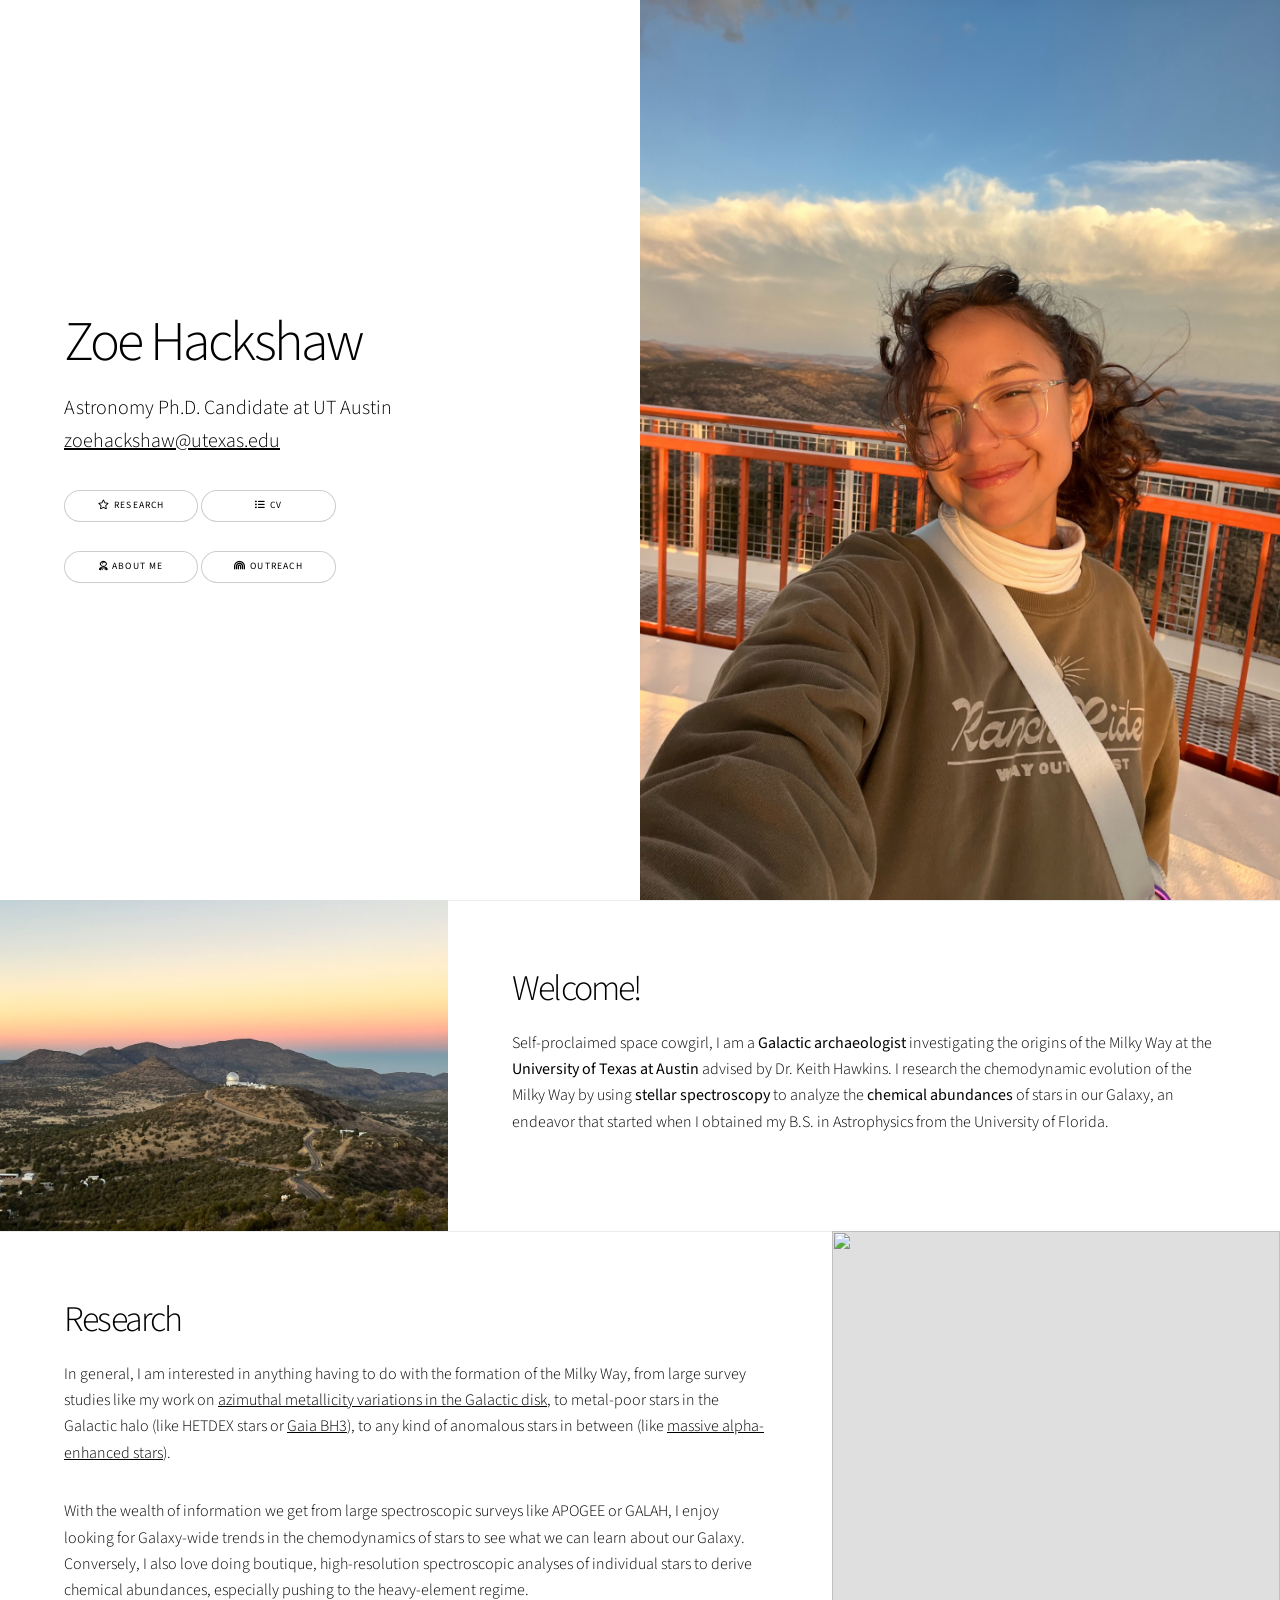
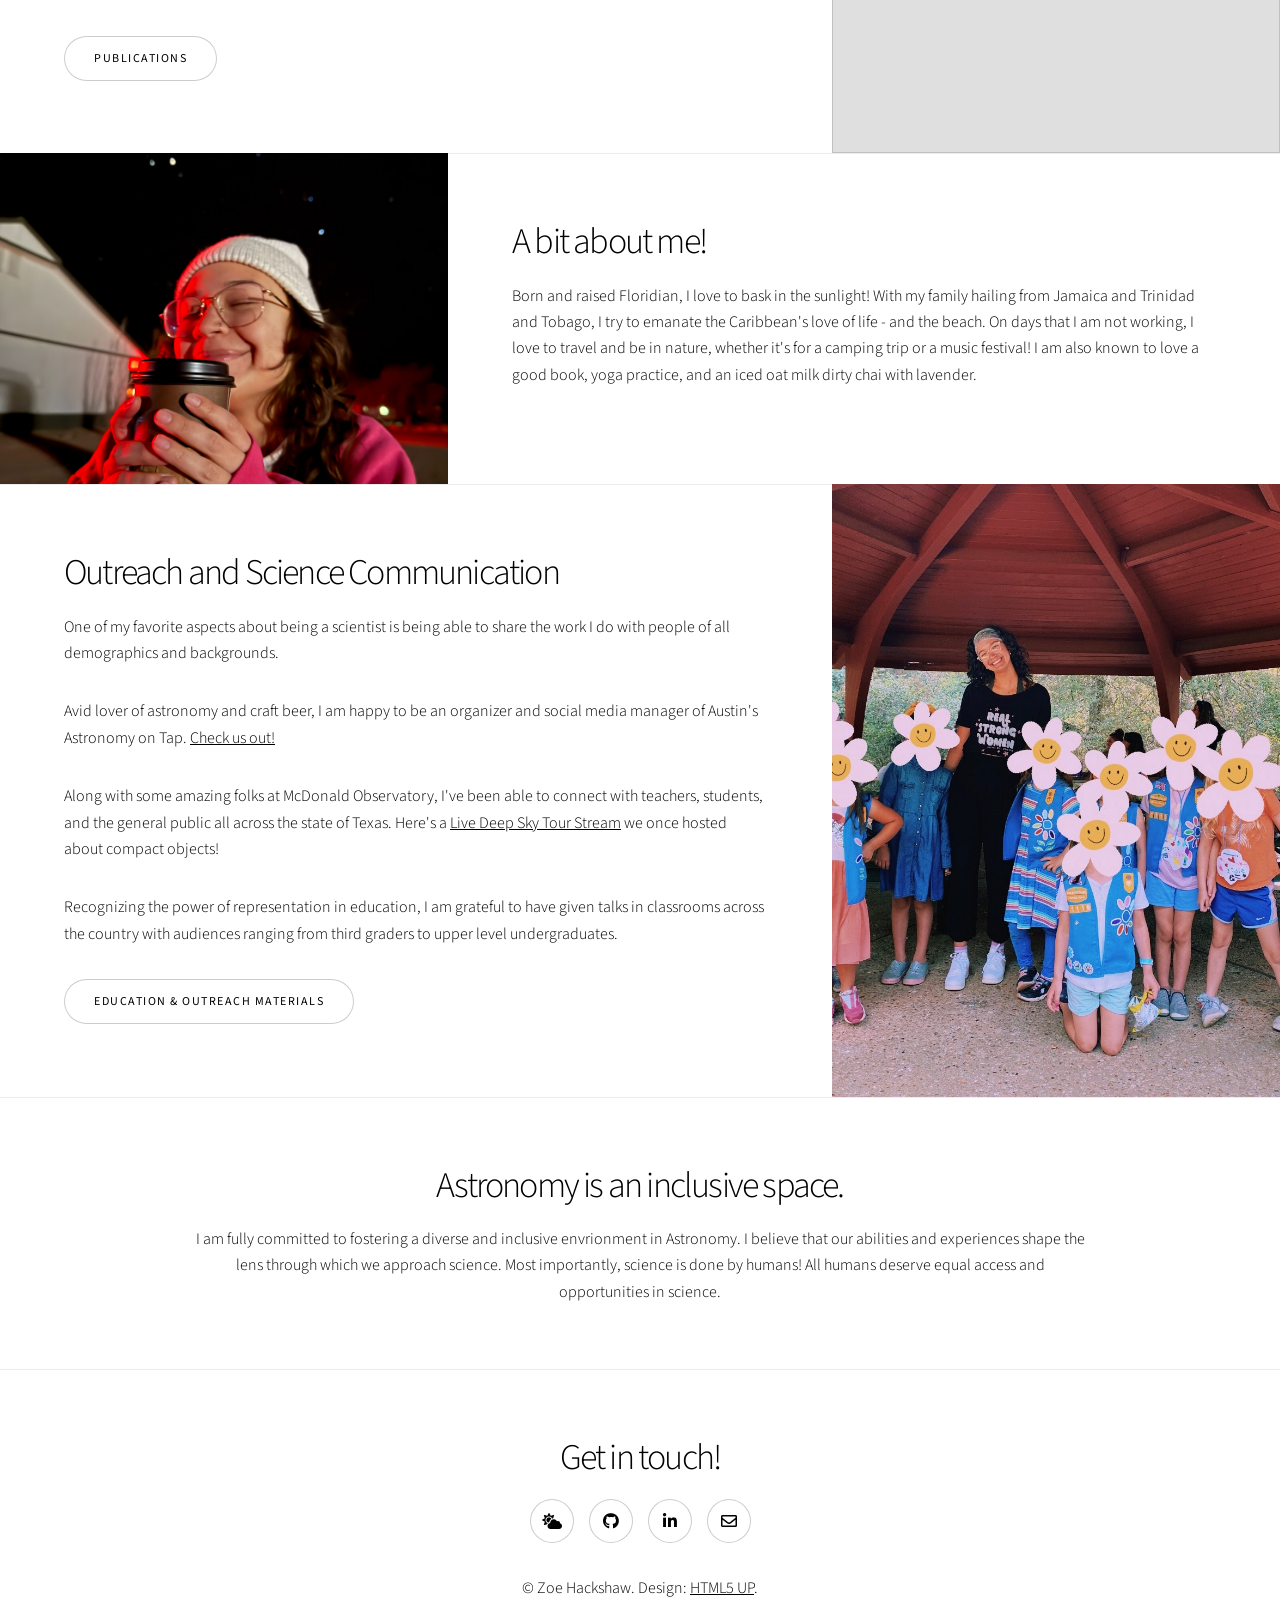
==== index.html @ d8b2fe41 "changing picture bc i can never be satisfied" ====
<!DOCTYPE HTML>
<!--
	Story by HTML5 UP
	html5up.net | @ajlkn
	Free for personal and commercial use under the CCA 3.0 license (html5up.net/license)
-->
<html>
	<head>
		<title>Zoe Hackshaw</title>
		<meta charset="utf-8" />
		<meta name="viewport" content="width=device-width, initial-scale=1, user-scalable=no" />
		<link rel="icon" type="image/gif" href="images/pink_favicon.gif">
		<link rel="stylesheet" href="assets/css/main.css" />
		<noscript><link rel="stylesheet" href="assets/css/noscript.css" /></noscript>
		<style>
			a:hover { color: #FF6DCE; }
		</style>
	</head>
	<body class="is-preload">

		<!-- Wrapper -->
			<div id="wrapper" class="divided">

				<!-- One -->
					<section class="banner style1 orient-left content-align-left image-position-right fullscreen onload-image-fade-in onload-content-fade-right">
						<div class="content">
							<h1>Zoe Hackshaw</h1>
							<p class="major"> Astronomy Ph.D. Candidate at UT Austin <br> <a href = "mailto: zoehackshaw@utexas.edu">zoehackshaw@utexas.edu</a> </p>
							<ul class="actions stacked">
								<li >
									<a href="#research_page" class="button small wide smooth-scroll-middle"><i class="far fa-star" style="margin-right: 0.4em;"></i>Research</a>
									<a href="https://zoehackshaw.github.io/Academic_CV_Hackshaw.pdf" class="button small wide smooth-scroll-middle"><i class="fas fa-list-ul" style="margin-right: 0.4em;"></i>CV</a>
								</li>
								<li >
									<a href="#aboutme" class="button small wide smooth-scroll-middle"><i class="fas fa-user-astronaut" style="margin-right: 0.4em;"></i>About Me</a>
									<a href="#outreach_page" class="button small wide smooth-scroll-middle"><i class="fas fa-rainbow" style="margin-right: 0.4em;"></i>Outreach</a>
								</li>
							</ul>
						</div>
						<div class="image">
							<img src="images/mcdonald_selfie.JPG" alt="" />
						</div>
					</section>

				<!-- Two -->
					<section class="spotlight style1 orient-right content-align-left image-position-center onscroll-image-fade-in" id="first">
						<div class="content">
							<h2>Welcome!</h2>
							<p>Self-proclaimed space cowgirl, I am a <b>Galactic archaeologist</b> investigating the origins of the Milky Way at the <b>University of Texas at Austin</b> advised by Dr. Keith Hawkins. I research the chemodynamic evolution of the Milky Way by using <b>stellar spectroscopy</b> to analyze the <b>chemical abundances</b> of stars in our Galaxy, an endeavor that started when I obtained my B.S. in Astrophysics from the University of Florida. </p>
							<ul class="actions stacked">
							</ul>
						</div>
						<div class="image">
							<img src="images/telescope.jpeg" alt="" />
						</div>
					</section>

				<!-- Three -->
					<section class="spotlight style1 orient-left content-align-left image-position-center onscroll-image-fade-in"> <a id="research_page"></a>
						<div class="content">
							<h2>Research</h2>
							<p> In general, I am interested in anything having to do with the formation of the Milky Way, from large survey studies like my work on <a href = "https://ui.adsabs.harvard.edu/abs/2024arXiv240518120H/abstract">azimuthal metallicity variations in the Galactic disk</a>, to metal-poor stars in the Galactic halo (like HETDEX stars or <a href = "https://ui.adsabs.harvard.edu/abs/2025arXiv251018757H/abstract">Gaia BH3</a>), to any kind of anomalous stars in between (like <a href = "https://ui.adsabs.harvard.edu/abs/2025arXiv250908900M/abstract">massive alpha-enhanced stars</a>). </p>
							<p> With the wealth of information we get from large spectroscopic surveys like APOGEE or GALAH, I enjoy looking for Galaxy-wide trends in the chemodynamics of stars to see what we can learn about our Galaxy. Conversely, I also love doing boutique, high-resolution spectroscopic analyses of individual stars to derive chemical abundances, especially pushing to the heavy-element regime. </p>
							<ul class="actions stacked">
								<li><a href="publications.html" class="button">Publications</a></li>
							</ul>
						</div>
						<div class="image">
							<img src="images/dome_nighttime.jpeg" alt="" />
						</div>
					</section>

				<!-- Four -->
					<section class="spotlight style1 orient-right content-align-left image-position-center onscroll-image-fade-in"> <a id="aboutme"></a>
						<div class="content">
							<h2>A bit about me!</h2>
							<p> Born and raised Floridian, I love to bask in the sunlight! With my family hailing from Jamaica and Trinidad and Tobago, I try to emanate the Caribbean's love of life - and the beach. On days that I am not working, I love to travel and be in nature, whether it's for a camping trip or a music festival! I am also known to love a good book, yoga practice, and an iced oat milk dirty chai with lavender.</p>
							<ul class="actions stacked">
							</ul>
						</div>
						<div class="image">
							<img src="images/camping.jpeg" alt="" />
						</div>
					</section>
				<!-- Six: icons are at https://fontawesome.com/v6/icons?q=atom&o=r&s=solid -->
				 <!-- <section class="wrapper style1 align-center"> <a id="publications_page"></a>
					<div class="inner">
						<h2>Publications</h2> 
						<p>A full list of my publications and collaborations can be found at this <a href="https://ui.adsabs.harvard.edu/search/fq=%7B!type%3Daqp%20v%3D%24fq_database%7D&fq_database=(database%3Aastronomy%20OR%20database%3Aphysics)&q=%20%20author%3A%22hackshaw%2C%20zoe%22&sort=date%20desc%2C%20bibcode%20desc&p_=0">NASA ADS page.</a> Some highlights include...</p>
						<div class="items style1 medium onscroll-fade-in" style="grid-template-columns: repeat(2, 1fr); max-width: 1000px; margin: 0 auto;">
							<section>
								<figure style="margin: 0 0 1em 0;">
									<img src="images/azimuthal_variations.png" alt="Azimuthal variations plot" style="width: 100%; height: auto; border-radius: 4px;" />
									<figcaption style="font-size: 0.8em; color: #888; margin-top: 0.5em; font-style: italic;">Figure 1: Metallicity azimuthal variations found superimposed on the negative radial metallicity gradient in the Galactic disk.</figcaption>
								</figure>
								<h3>Azimuthal Variations in the Disk</h3>
								<p><a href="https://ui.adsabs.harvard.edu/abs/2024arXiv240518120H/abstract">Hackshaw et al. 2024</a> <br> Chemical azimuthal variations in the Galactic disk show age dependencies and tantalizing hints towards what dynamical process is causing this substructure!</p>
							</section>
							<section>
								<figure style="margin: 0 0 1em 0;">
									<img src="images/gaia_bh3.png" alt="Gaia BH3 abundance plot" style="width: 100%; height: auto; border-radius: 4px;" />
									<figcaption style="font-size: 0.8em; color: #888; margin-top: 0.5em; font-style: italic;">Figure 2: Derived neutron-capture abundances (europium and an upper limit on thorium) for the red giant in Gaia BH3</figcaption>
								</figure>
								<h3>The Red Giant in Gaia BH3</h3>
								<p><a href="https://ui.adsabs.harvard.edu/abs/2025arXiv251018757H/abstract">Hackshaw et al. 2025</a> <br> We derived 29 chemical abundances from lithium to thorium for the red giant star companion in the anomalous binary system Gaia BH3 to peer into its formation history!</p>
							</section>
						</div>
					</div>
				</section> -->
					<!-- <section class="wrapper style1 align-center"> <a id="publications_page"></a>
						<div class="inner">
							<h2>Publications</h2> 
							<p>A full list of my publications and collaborations can be found at this <a href = "https://ui.adsabs.harvard.edu/search/fq=%7B!type%3Daqp%20v%3D%24fq_database%7D&fq_database=(database%3Aastronomy%20OR%20database%3Aphysics)&q=%20%20author%3A%22hackshaw%2C%20zoe%22&sort=date%20desc%2C%20bibcode%20desc&p_=0"> NASA ADS page.</a> Some highlights include...</p>
							<div class="items style1 medium onscroll-fade-in">
								<section>
									<span class="icon solid style2 major fa-compass"></span>
									<h3>Azimuthal Variations in the Disk</h3>
									<p> <a href = "https://ui.adsabs.harvard.edu/abs/2024arXiv240518120H/abstract">Hackshaw et al. 2024</a> <br> Chemical azimuthal variations in the Galactic disk show age dependencies and tantalizing hints towards what dynamical process is causing this substructure! </p>
								</section>
								<section>
									<span class="icon solid style2 major fa-star"></span>
									<h3>The Red Giant in Gaia BH3</h3>
									<p> <a href = "https://ui.adsabs.harvard.edu/abs/2025arXiv251018757H/abstract">Hackshaw et al. 2025</a> <br> We derived 29 chemical abundances from lithium to thorium for the red giant star companion in the anomalous binary system Gaia BH3 to peer into its formation history! </p>
								</section>
								<section>
									<span class="icon solid style2 major fa-atom"></span>
									<h3>Chemical Doppelgängers</h3>
									<p> <a href = "https://ui.adsabs.harvard.edu/abs/2025arXiv250816717M/abstract">Manea et al. 2025</a> <br> Stars that look chemically identical in the disk can be distinguished by using their neutron-capture abundances - big news for chemical tagging! </p>
								</section>
							</div>
						</div>
					</section> -->
				<!-- FOUR POINT FIVE -->
					<section class="spotlight style1 orient-left content-align-left image-position-center onscroll-image-fade-in"> <a id="outreach_page"></a>
						<div class="content">
							<h2>Outreach and Science Communication</h2>
							<p> One of my favorite aspects about being a scientist is being able to share the work I do with people of all demographics and backgrounds. </p>
							<p> Avid lover of astronomy and craft beer, I am happy to be an organizer and social media manager of Austin's Astronomy on Tap. <a href = "https://www.aotatx.org/">Check us out!</a> </p>
							<p> Along with some amazing folks at McDonald Observatory, I've been able to connect with teachers, students, and the general public all across the state of Texas. Here's a <a href = "https://www.youtube.com/watch?v=kJ_dJvpNuVE">Live Deep Sky Tour Stream</a> we once hosted about compact objects! </p>
							<p> Recognizing the power of representation in education, I am grateful to have given talks in classrooms across the country with audiences ranging from third graders to upper level undergraduates. </a> </p>
							<ul class="actions stacked">
								<li><a href="education.html" class="button">Education & Outreach Materials</a></li>
							</ul>
						</div>
						<div class="image">
							<img src="images/gallery/fulls/girlscouts.jpeg" alt="" />
						</div>
						
					</section>

				<!-- Five -->
					<section class="wrapper style1 align-center">
						<div class="inner">
							<h2>Astronomy is an inclusive space.</h2>
							<p> I am fully committed to fostering a diverse and inclusive envrionment in Astronomy. I believe that our abilities and experiences shape the lens through which we approach science. Most importantly, science is done by humans! All humans deserve equal access and opportunities in science.</p>
						</div>

						<!-- Gallery -->
							<!-- <div class="gallery style2 medium lightbox onscroll-fade-in">
								<article>
									<a href="images/siren_pic.jpg" class="image">
										<img src="images/siren_pic.jpg" alt="" />
									</a>
									<div class="caption">
										<h3>sirEN Conference</h3>
										<p> I presented my work on the peculiar red giant-black hole system GaiaBH3 in the beautiful Adriatic beach town Guilianova.</p>
										<ul class="actions fixed">
										</ul>
									</div>
								</article>
								<article>
									<a href="images/bov_talk.jpg" class="image">
										<img src="images/bov_talk.jpg" alt="" />
									</a>
									<div class="caption">
										<h3>Board of Visitors Talk</h3>
										<p> I gave a public talk to the members of the Board of Visitors at McDonald Observatory and took them on an investigation throughout the Galactic disk.</p>
										<ul class="actions fixed">
										</ul>
									</div>
								</article>
								<article>
									<a href="images/masters_talk.jpeg" class="image">
										<img src="images/masters_talk.jpeg" alt="" />
									</a>
									<div class="caption">
										<h3>Master's Defense</h3>
										<p> Howdy! I presented my Master's Defense at UT Austin in Spring of 2024 with a space cowgirl twist, taking the audience on a journey throughout the Galactic Frontier.</p>
										<ul class="actions fixed">
										</ul>
									</div>
								</article>
								<article>
									<a href="images/gallery/fulls/sdssv_nyc.JPG" class="image">
										<img src="images/gallery/thumbs/sdssv_nyc.JPG" alt="" />
									</a>
									<div class="caption">
										<h3>SDSS-V Conference</h3>
										<p> I had the amazing opprotunity to present my work on azimuthal metallicity variations in the Galactic disk to an extremely welcoming and engaging crowd.</p>
										<ul class="actions fixed">
										</ul>
									</div>
								</article>
								<article>
									<a href="images/gallery/fulls/girlscouts.jpeg" class="image">
										<img src="images/gallery/thumbs/girlscouts.jpeg" alt="" />
									</a>
									<div class="caption">
										<h3>Girl Scout Presentation</h3>
										<p> In 2022 I was able to present an interactive lecture to elementary-aged girl scouts! I am deeply passionate about fostering the love for science in young women and gender-nonconforming people.</p>
										<ul class="actions fixed">
										</ul>
									</div>
								</article>
								<article>
									<a href="images/gallery/fulls/obs.jpeg" class="image">
										<img src="images/gallery/thumbs/obs.jpeg" alt="" />
									</a>
									<div class="caption">
										<h3>McDonald Observatory</h3>
										<p> I have the privilege of observing at McDonald Observatory as a part of my research, one of my favorite parts of astronomy. </p>
										<ul class="actions fixed">
										</ul>
									</div>
								</article>
								<article>
									<a href="images/gallery/fulls/chicago.jpg" class="image">
										<img src="images/gallery/thumbs/chicago.jpg" alt="" />
									</a>
									<div class="caption">
										<h3>NLTE Conference</h3>
										<p> The 2023 Stellar Properties from NLTE Radiative Transfer conference at which I presented about the key witnesses of Galactic evolution -- stars. </p>
										<ul class="actions fixed">
										</ul>
									</div>
								</article>
								<article>
									<a href="images/gallery/fulls/gator.jpeg" class="image">
										<img src="images/gallery/thumbs/gator.jpeg" alt="" />
									</a>
									<div class="caption">
										<h3>Florida Gator</h3>
										<p> I graduated with my B.S. in Astrophysics from the University of Florida in 2021 after working with Dr. Rana Ezzeddine for two years.</p>
										<ul class="actions fixed">
										</ul>
									</div>
								</article>
							</div> -->

					</section>



				<!-- Footer -->
					<footer class="wrapper style1 align-center">
						<div class="inner">
							<h2>Get in touch!</h2>
							<ul class="icons">
								<!-- <li><a href="https://twitter.com/TheAstroZo" class="icon brands style2 fa-twitter"><span class="label">Twitter</span></a></li> -->
								<li><a href="https://bsky.app/profile/theastrozo.bsky.social" class="icon solid style2 fa-cloud-sun"  style="color: inherit;" ><span class="label">BlueSky</span></a></li>
								<li><a href="https://github.com/zoehackshaw" class="icon brands style2 fa-github"><span class="label">GitHub</span></a></li>
								<li><a href="https://www.linkedin.com/in/zoehackshaw/" class="icon brands style2 fa-linkedin-in"><span class="label">LinkedIn</span></a></li>
								<li><a href="mailto: zoehackshaw@utexas.edu" class="icon style2 fa-envelope"><span class="label">Email</span></a></li>
							</ul>
							<p>&copy; Zoe Hackshaw. Design: <a href="https://html5up.net">HTML5 UP</a>.</p>
						</div>
					</footer>

			</div>

		<!-- Scripts -->
			<script src="assets/js/jquery.min.js"></script>
			<script src="assets/js/jquery.scrollex.min.js"></script>
			<script src="assets/js/jquery.scrolly.min.js"></script>
			<script src="assets/js/browser.min.js"></script>
			<script src="assets/js/breakpoints.min.js"></script>
			<script src="assets/js/util.js"></script>
			<script src="assets/js/main.js"></script>

	</body>
</html>
---- assets/css/main.css ----
@import url(fontawesome-all.min.css);
@import url("https://fonts.googleapis.com/css?family=Source+Sans+Pro:300,300i,400,400i");

/*
	Story by HTML5 UP
	html5up.net | @ajlkn
	Free for personal and commercial use under the CCA 3.0 license (html5up.net/license)
*/

html, body, div, span, applet, object,
iframe, h1, h2, h3, h4, h5, h6, p, blockquote,
pre, a, abbr, acronym, address, big, cite,
code, del, dfn, em, img, ins, kbd, q, s, samp,
small, strike, strong, sub, sup, tt, var, b,
u, i, center, dl, dt, dd, ol, ul, li, fieldset,
form, label, legend, table, caption, tbody,
tfoot, thead, tr, th, td, article, aside,
canvas, details, embed, figure, figcaption,
footer, header, hgroup, menu, nav, output, ruby,
section, summary, time, mark, audio, video {
	margin: 0;
	padding: 0;
	border: 0;
	font-size: 100%;
	font: inherit;
	vertical-align: baseline;}

article, aside, details, figcaption, figure,
footer, header, hgroup, menu, nav, section {
	display: block;}

body {
	line-height: 1;
}

ol, ul {
	list-style: none;
}

blockquote, q {
	quotes: none;
}

	blockquote:before, blockquote:after, q:before, q:after {
		content: '';
		content: none;
	}

table {
	border-collapse: collapse;
	border-spacing: 0;
}

body {
	-webkit-text-size-adjust: none;
}

mark {
	background-color: transparent;
	color: inherit;
}

input::-moz-focus-inner {
	border: 0;
	padding: 0;
}

input, select, textarea {
	-moz-appearance: none;
	-webkit-appearance: none;
	-ms-appearance: none;
	appearance: none;
}

/* Basic */

	@-ms-viewport {
		width: device-width;
	}

	body {
		-ms-overflow-style: scrollbar;
	}

	@media screen and (max-width: 480px) {

		html, body {
			min-width: 320px;
		}

	}

	html {
		box-sizing: border-box;
	}

	*, *:before, *:after {
		box-sizing: inherit;
	}

	body {
		background: #ffffff;
	}

		body.is-preload *, body.is-preload *:before, body.is-preload *:after {
			-moz-animation: none !important;
			-webkit-animation: none !important;
			-ms-animation: none !important;
			animation: none !important;
			-moz-transition: none !important;
			-webkit-transition: none !important;
			-ms-transition: none !important;
			transition: none !important;
		}

/* Type */

	html {
		font-size: 18pt;
	}

		@media screen and (max-width: 1680px) {

			html {
				font-size: 14pt;
			}

		}

		@media screen and (max-width: 1280px) {

			html {
				font-size: 12pt;
			}

		}

		@media screen and (max-width: 736px) {

			html {
				font-size: 11pt;
			}

		}

		@media screen and (max-width: 360px) {

			html {
				font-size: 10pt;
			}

		}

	body {
		background-color: #ffffff;
		color: #000000;
	}

	body, input, select, textarea {
		font-family: "Source Sans Pro", Helvetica, sans-serif;
		font-size: 1rem;
		font-weight: 300;
		line-height: 1.65;
	}

	a {
		-moz-transition: color 0.2s ease-in-out;
		-webkit-transition: color 0.2s ease-in-out;
		-ms-transition: color 0.2s ease-in-out;
		transition: color 0.2s ease-in-out;
		text-decoration: underline;
	}

		a:hover {
			text-decoration: none;
		}

	strong, b {
		font-weight: 400;
	}

	em, i {
		font-style: italic;
	}

	p {
		margin: 0 0 2rem 0;
	}

		p.major {
			font-size: 1.25rem;
		}

	h1, h2, h3, h4, h5, h6 {
		font-weight: 300;
		line-height: 1.375;
		letter-spacing: -0.05em;
		margin: 0 0 1rem 0;
	}

		h1 a, h2 a, h3 a, h4 a, h5 a, h6 a {
			color: inherit;
			text-decoration: none;
		}

	h1 {
		font-size: 3.5rem;
		line-height: 1.2;
	}

	h2 {
		font-size: 2.25rem;
	}

	h3 {
		font-size: 1.5rem;
	}

	h4 {
		font-size: 1.1rem;
	}

	h5 {
		font-size: 0.9rem;
	}

	h6 {
		font-size: 0.7rem;
	}

	sub {
		font-size: 0.8rem;
		position: relative;
		top: 0.5rem;
	}

	sup {
		font-size: 0.8rem;
		position: relative;
		top: -0.5rem;
	}

	blockquote {
		border-left: solid 4px;
		font-style: italic;
		margin: 0 0 2rem 0;
		padding: 0.5rem 0 0.5rem 2rem;
	}

	code {
		border-radius: 4px;
		font-family: "Courier New", monospace;
		font-size: 0.9em;
		margin: 0 0.25rem;
		padding: 0.25rem 0.325rem;
	}

	pre {
		-webkit-overflow-scrolling: touch;
		font-family: "Courier New", monospace;
		font-size: 0.9em;
		margin: 0 0 2rem 0;
	}

		pre code {
			display: block;
			line-height: 1.5;
			padding: 0.75rem 1rem;
			overflow-x: auto;
		}

	hr {
		border: 0;
		border-bottom: solid 1px;
		margin: 2.5rem 0;
	}

		hr.major {
			margin: 3.5rem 0;
		}

	.align-left {
		text-align: left;
	}

	.align-center {
		text-align: center;
	}

	.align-right {
		text-align: right;
	}

	@media screen and (max-width: 736px) {

		p.major {
			font-size: 1.1rem;
		}

		h1 {
			font-size: 2.5rem;
		}

		h2 {
			font-size: 2rem;
		}

		h3 {
			font-size: 1.25rem;
		}

		h4 {
			font-size: 1rem;
		}

	}

	input, select, textarea {
		color: #000000;
	}

	a {
		color: #000000;
	}

		a:hover {
			color: #FF6DCE;
		}

	strong, b {
		color: #000000;
	}

	h1, h2, h3, h4, h5, h6 {
		color: #000000;
	}

	blockquote {
		border-left-color: rgba(0, 0, 0, 0.2);
	}

	code {
		background: rgba(0, 0, 0, 0.05);
		border-color: rgba(0, 0, 0, 0.2);
	}

	hr {
		border-bottom-color: rgba(0, 0, 0, 0.2);
	}

/* Row */

	.row {
		display: flex;
		flex-wrap: wrap;
		box-sizing: border-box;
		align-items: stretch;
	}

		.row > * {
			box-sizing: border-box;
		}

		.row.gtr-uniform > * > :last-child {
			margin-bottom: 0;
		}

		.row.aln-left {
			justify-content: flex-start;
		}

		.row.aln-center {
			justify-content: center;
		}

		.row.aln-right {
			justify-content: flex-end;
		}

		.row.aln-top {
			align-items: flex-start;
		}

		.row.aln-middle {
			align-items: center;
		}

		.row.aln-bottom {
			align-items: flex-end;
		}

		.row > .imp {
			order: -1;
		}

		.row > .col-1 {
			width: 8.33333%;
		}

		.row > .off-1 {
			margin-left: 8.33333%;
		}

		.row > .col-2 {
			width: 16.66667%;
		}

		.row > .off-2 {
			margin-left: 16.66667%;
		}

		.row > .col-3 {
			width: 25%;
		}

		.row > .off-3 {
			margin-left: 25%;
		}

		.row > .col-4 {
			width: 33.33333%;
		}

		.row > .off-4 {
			margin-left: 33.33333%;
		}

		.row > .col-5 {
			width: 41.66667%;
		}

		.row > .off-5 {
			margin-left: 41.66667%;
		}

		.row > .col-6 {
			width: 50%;
		}

		.row > .off-6 {
			margin-left: 50%;
		}

		.row > .col-7 {
			width: 58.33333%;
		}

		.row > .off-7 {
			margin-left: 58.33333%;
		}

		.row > .col-8 {
			width: 66.66667%;
		}

		.row > .off-8 {
			margin-left: 66.66667%;
		}

		.row > .col-9 {
			width: 75%;
		}

		.row > .off-9 {
			margin-left: 75%;
		}

		.row > .col-10 {
			width: 83.33333%;
		}

		.row > .off-10 {
			margin-left: 83.33333%;
		}

		.row > .col-11 {
			width: 91.66667%;
		}

		.row > .off-11 {
			margin-left: 91.66667%;
		}

		.row > .col-12 {
			width: 100%;
		}

		.row > .off-12 {
			margin-left: 100%;
		}

		.row.gtr-0 {
			margin-top: 0;
			margin-left: 0rem;
		}

			.row.gtr-0 > * {
				padding: 0 0 0 0rem;
			}

			.row.gtr-0.gtr-uniform {
				margin-top: 0rem;
			}

				.row.gtr-0.gtr-uniform > * {
					padding-top: 0rem;
				}

		.row.gtr-25 {
			margin-top: 0;
			margin-left: -0.5rem;
		}

			.row.gtr-25 > * {
				padding: 0 0 0 0.5rem;
			}

			.row.gtr-25.gtr-uniform {
				margin-top: -0.5rem;
			}

				.row.gtr-25.gtr-uniform > * {
					padding-top: 0.5rem;
				}

		.row.gtr-50 {
			margin-top: 0;
			margin-left: -1rem;
		}

			.row.gtr-50 > * {
				padding: 0 0 0 1rem;
			}

			.row.gtr-50.gtr-uniform {
				margin-top: -1rem;
			}

				.row.gtr-50.gtr-uniform > * {
					padding-top: 1rem;
				}

		.row {
			margin-top: 0;
			margin-left: -2rem;
		}

			.row > * {
				padding: 0 0 0 2rem;
			}

			.row.gtr-uniform {
				margin-top: -2rem;
			}

				.row.gtr-uniform > * {
					padding-top: 2rem;
				}

		.row.gtr-150 {
			margin-top: 0;
			margin-left: -3rem;
		}

			.row.gtr-150 > * {
				padding: 0 0 0 3rem;
			}

			.row.gtr-150.gtr-uniform {
				margin-top: -3rem;
			}

				.row.gtr-150.gtr-uniform > * {
					padding-top: 3rem;
				}

		.row.gtr-200 {
			margin-top: 0;
			margin-left: -4rem;
		}

			.row.gtr-200 > * {
				padding: 0 0 0 4rem;
			}

			.row.gtr-200.gtr-uniform {
				margin-top: -4rem;
			}

				.row.gtr-200.gtr-uniform > * {
					padding-top: 4rem;
				}

		@media screen and (max-width: 1680px) {

			.row {
				display: flex;
				flex-wrap: wrap;
				box-sizing: border-box;
				align-items: stretch;
			}

				.row > * {
					box-sizing: border-box;
				}

				.row.gtr-uniform > * > :last-child {
					margin-bottom: 0;
				}

				.row.aln-left {
					justify-content: flex-start;
				}

				.row.aln-center {
					justify-content: center;
				}

				.row.aln-right {
					justify-content: flex-end;
				}

				.row.aln-top {
					align-items: flex-start;
				}

				.row.aln-middle {
					align-items: center;
				}

				.row.aln-bottom {
					align-items: flex-end;
				}

				.row > .imp-xlarge {
					order: -1;
				}

				.row > .col-1-xlarge {
					width: 8.33333%;
				}

				.row > .off-1-xlarge {
					margin-left: 8.33333%;
				}

				.row > .col-2-xlarge {
					width: 16.66667%;
				}

				.row > .off-2-xlarge {
					margin-left: 16.66667%;
				}

				.row > .col-3-xlarge {
					width: 25%;
				}

				.row > .off-3-xlarge {
					margin-left: 25%;
				}

				.row > .col-4-xlarge {
					width: 33.33333%;
				}

				.row > .off-4-xlarge {
					margin-left: 33.33333%;
				}

				.row > .col-5-xlarge {
					width: 41.66667%;
				}

				.row > .off-5-xlarge {
					margin-left: 41.66667%;
				}

				.row > .col-6-xlarge {
					width: 50%;
				}

				.row > .off-6-xlarge {
					margin-left: 50%;
				}

				.row > .col-7-xlarge {
					width: 58.33333%;
				}

				.row > .off-7-xlarge {
					margin-left: 58.33333%;
				}

				.row > .col-8-xlarge {
					width: 66.66667%;
				}

				.row > .off-8-xlarge {
					margin-left: 66.66667%;
				}

				.row > .col-9-xlarge {
					width: 75%;
				}

				.row > .off-9-xlarge {
					margin-left: 75%;
				}

				.row > .col-10-xlarge {
					width: 83.33333%;
				}

				.row > .off-10-xlarge {
					margin-left: 83.33333%;
				}

				.row > .col-11-xlarge {
					width: 91.66667%;
				}

				.row > .off-11-xlarge {
					margin-left: 91.66667%;
				}

				.row > .col-12-xlarge {
					width: 100%;
				}

				.row > .off-12-xlarge {
					margin-left: 100%;
				}

				.row.gtr-0 {
					margin-top: 0;
					margin-left: 0rem;
				}

					.row.gtr-0 > * {
						padding: 0 0 0 0rem;
					}

					.row.gtr-0.gtr-uniform {
						margin-top: 0rem;
					}

						.row.gtr-0.gtr-uniform > * {
							padding-top: 0rem;
						}

				.row.gtr-25 {
					margin-top: 0;
					margin-left: -0.5rem;
				}

					.row.gtr-25 > * {
						padding: 0 0 0 0.5rem;
					}

					.row.gtr-25.gtr-uniform {
						margin-top: -0.5rem;
					}

						.row.gtr-25.gtr-uniform > * {
							padding-top: 0.5rem;
						}

				.row.gtr-50 {
					margin-top: 0;
					margin-left: -1rem;
				}

					.row.gtr-50 > * {
						padding: 0 0 0 1rem;
					}

					.row.gtr-50.gtr-uniform {
						margin-top: -1rem;
					}

						.row.gtr-50.gtr-uniform > * {
							padding-top: 1rem;
						}

				.row {
					margin-top: 0;
					margin-left: -2rem;
				}

					.row > * {
						padding: 0 0 0 2rem;
					}

					.row.gtr-uniform {
						margin-top: -2rem;
					}

						.row.gtr-uniform > * {
							padding-top: 2rem;
						}

				.row.gtr-150 {
					margin-top: 0;
					margin-left: -3rem;
				}

					.row.gtr-150 > * {
						padding: 0 0 0 3rem;
					}

					.row.gtr-150.gtr-uniform {
						margin-top: -3rem;
					}

						.row.gtr-150.gtr-uniform > * {
							padding-top: 3rem;
						}

				.row.gtr-200 {
					margin-top: 0;
					margin-left: -4rem;
				}

					.row.gtr-200 > * {
						padding: 0 0 0 4rem;
					}

					.row.gtr-200.gtr-uniform {
						margin-top: -4rem;
					}

						.row.gtr-200.gtr-uniform > * {
							padding-top: 4rem;
						}

		}

		@media screen and (max-width: 1280px) {

			.row {
				display: flex;
				flex-wrap: wrap;
				box-sizing: border-box;
				align-items: stretch;
			}

				.row > * {
					box-sizing: border-box;
				}

				.row.gtr-uniform > * > :last-child {
					margin-bottom: 0;
				}

				.row.aln-left {
					justify-content: flex-start;
				}

				.row.aln-center {
					justify-content: center;
				}

				.row.aln-right {
					justify-content: flex-end;
				}

				.row.aln-top {
					align-items: flex-start;
				}

				.row.aln-middle {
					align-items: center;
				}

				.row.aln-bottom {
					align-items: flex-end;
				}

				.row > .imp-large {
					order: -1;
				}

				.row > .col-1-large {
					width: 8.33333%;
				}

				.row > .off-1-large {
					margin-left: 8.33333%;
				}

				.row > .col-2-large {
					width: 16.66667%;
				}

				.row > .off-2-large {
					margin-left: 16.66667%;
				}

				.row > .col-3-large {
					width: 25%;
				}

				.row > .off-3-large {
					margin-left: 25%;
				}

				.row > .col-4-large {
					width: 33.33333%;
				}

				.row > .off-4-large {
					margin-left: 33.33333%;
				}

				.row > .col-5-large {
					width: 41.66667%;
				}

				.row > .off-5-large {
					margin-left: 41.66667%;
				}

				.row > .col-6-large {
					width: 50%;
				}

				.row > .off-6-large {
					margin-left: 50%;
				}

				.row > .col-7-large {
					width: 58.33333%;
				}

				.row > .off-7-large {
					margin-left: 58.33333%;
				}

				.row > .col-8-large {
					width: 66.66667%;
				}

				.row > .off-8-large {
					margin-left: 66.66667%;
				}

				.row > .col-9-large {
					width: 75%;
				}

				.row > .off-9-large {
					margin-left: 75%;
				}

				.row > .col-10-large {
					width: 83.33333%;
				}

				.row > .off-10-large {
					margin-left: 83.33333%;
				}

				.row > .col-11-large {
					width: 91.66667%;
				}

				.row > .off-11-large {
					margin-left: 91.66667%;
				}

				.row > .col-12-large {
					width: 100%;
				}

				.row > .off-12-large {
					margin-left: 100%;
				}

				.row.gtr-0 {
					margin-top: 0;
					margin-left: 0rem;
				}

					.row.gtr-0 > * {
						padding: 0 0 0 0rem;
					}

					.row.gtr-0.gtr-uniform {
						margin-top: 0rem;
					}

						.row.gtr-0.gtr-uniform > * {
							padding-top: 0rem;
						}

				.row.gtr-25 {
					margin-top: 0;
					margin-left: -0.5rem;
				}

					.row.gtr-25 > * {
						padding: 0 0 0 0.5rem;
					}

					.row.gtr-25.gtr-uniform {
						margin-top: -0.5rem;
					}

						.row.gtr-25.gtr-uniform > * {
							padding-top: 0.5rem;
						}

				.row.gtr-50 {
					margin-top: 0;
					margin-left: -1rem;
				}

					.row.gtr-50 > * {
						padding: 0 0 0 1rem;
					}

					.row.gtr-50.gtr-uniform {
						margin-top: -1rem;
					}

						.row.gtr-50.gtr-uniform > * {
							padding-top: 1rem;
						}

				.row {
					margin-top: 0;
					margin-left: -2rem;
				}

					.row > * {
						padding: 0 0 0 2rem;
					}

					.row.gtr-uniform {
						margin-top: -2rem;
					}

						.row.gtr-uniform > * {
							padding-top: 2rem;
						}

				.row.gtr-150 {
					margin-top: 0;
					margin-left: -3rem;
				}

					.row.gtr-150 > * {
						padding: 0 0 0 3rem;
					}

					.row.gtr-150.gtr-uniform {
						margin-top: -3rem;
					}

						.row.gtr-150.gtr-uniform > * {
							padding-top: 3rem;
						}

				.row.gtr-200 {
					margin-top: 0;
					margin-left: -4rem;
				}

					.row.gtr-200 > * {
						padding: 0 0 0 4rem;
					}

					.row.gtr-200.gtr-uniform {
						margin-top: -4rem;
					}

						.row.gtr-200.gtr-uniform > * {
							padding-top: 4rem;
						}

		}

		@media screen and (max-width: 980px) {

			.row {
				display: flex;
				flex-wrap: wrap;
				box-sizing: border-box;
				align-items: stretch;
			}

				.row > * {
					box-sizing: border-box;
				}

				.row.gtr-uniform > * > :last-child {
					margin-bottom: 0;
				}

				.row.aln-left {
					justify-content: flex-start;
				}

				.row.aln-center {
					justify-content: center;
				}

				.row.aln-right {
					justify-content: flex-end;
				}

				.row.aln-top {
					align-items: flex-start;
				}

				.row.aln-middle {
					align-items: center;
				}

				.row.aln-bottom {
					align-items: flex-end;
				}

				.row > .imp-medium {
					order: -1;
				}

				.row > .col-1-medium {
					width: 8.33333%;
				}

				.row > .off-1-medium {
					margin-left: 8.33333%;
				}

				.row > .col-2-medium {
					width: 16.66667%;
				}

				.row > .off-2-medium {
					margin-left: 16.66667%;
				}

				.row > .col-3-medium {
					width: 25%;
				}

				.row > .off-3-medium {
					margin-left: 25%;
				}

				.row > .col-4-medium {
					width: 33.33333%;
				}

				.row > .off-4-medium {
					margin-left: 33.33333%;
				}

				.row > .col-5-medium {
					width: 41.66667%;
				}

				.row > .off-5-medium {
					margin-left: 41.66667%;
				}

				.row > .col-6-medium {
					width: 50%;
				}

				.row > .off-6-medium {
					margin-left: 50%;
				}

				.row > .col-7-medium {
					width: 58.33333%;
				}

				.row > .off-7-medium {
					margin-left: 58.33333%;
				}

				.row > .col-8-medium {
					width: 66.66667%;
				}

				.row > .off-8-medium {
					margin-left: 66.66667%;
				}

				.row > .col-9-medium {
					width: 75%;
				}

				.row > .off-9-medium {
					margin-left: 75%;
				}

				.row > .col-10-medium {
					width: 83.33333%;
				}

				.row > .off-10-medium {
					margin-left: 83.33333%;
				}

				.row > .col-11-medium {
					width: 91.66667%;
				}

				.row > .off-11-medium {
					margin-left: 91.66667%;
				}

				.row > .col-12-medium {
					width: 100%;
				}

				.row > .off-12-medium {
					margin-left: 100%;
				}

				.row.gtr-0 {
					margin-top: 0;
					margin-left: 0rem;
				}

					.row.gtr-0 > * {
						padding: 0 0 0 0rem;
					}

					.row.gtr-0.gtr-uniform {
						margin-top: 0rem;
					}

						.row.gtr-0.gtr-uniform > * {
							padding-top: 0rem;
						}

				.row.gtr-25 {
					margin-top: 0;
					margin-left: -0.5rem;
				}

					.row.gtr-25 > * {
						padding: 0 0 0 0.5rem;
					}

					.row.gtr-25.gtr-uniform {
						margin-top: -0.5rem;
					}

						.row.gtr-25.gtr-uniform > * {
							padding-top: 0.5rem;
						}

				.row.gtr-50 {
					margin-top: 0;
					margin-left: -1rem;
				}

					.row.gtr-50 > * {
						padding: 0 0 0 1rem;
					}

					.row.gtr-50.gtr-uniform {
						margin-top: -1rem;
					}

						.row.gtr-50.gtr-uniform > * {
							padding-top: 1rem;
						}

				.row {
					margin-top: 0;
					margin-left: -2rem;
				}

					.row > * {
						padding: 0 0 0 2rem;
					}

					.row.gtr-uniform {
						margin-top: -2rem;
					}

						.row.gtr-uniform > * {
							padding-top: 2rem;
						}

				.row.gtr-150 {
					margin-top: 0;
					margin-left: -3rem;
				}

					.row.gtr-150 > * {
						padding: 0 0 0 3rem;
					}

					.row.gtr-150.gtr-uniform {
						margin-top: -3rem;
					}

						.row.gtr-150.gtr-uniform > * {
							padding-top: 3rem;
						}

				.row.gtr-200 {
					margin-top: 0;
					margin-left: -4rem;
				}

					.row.gtr-200 > * {
						padding: 0 0 0 4rem;
					}

					.row.gtr-200.gtr-uniform {
						margin-top: -4rem;
					}

						.row.gtr-200.gtr-uniform > * {
							padding-top: 4rem;
						}

		}

		@media screen and (max-width: 736px) {

			.row {
				display: flex;
				flex-wrap: wrap;
				box-sizing: border-box;
				align-items: stretch;
			}

				.row > * {
					box-sizing: border-box;
				}

				.row.gtr-uniform > * > :last-child {
					margin-bottom: 0;
				}

				.row.aln-left {
					justify-content: flex-start;
				}

				.row.aln-center {
					justify-content: center;
				}

				.row.aln-right {
					justify-content: flex-end;
				}

				.row.aln-top {
					align-items: flex-start;
				}

				.row.aln-middle {
					align-items: center;
				}

				.row.aln-bottom {
					align-items: flex-end;
				}

				.row > .imp-small {
					order: -1;
				}

				.row > .col-1-small {
					width: 8.33333%;
				}

				.row > .off-1-small {
					margin-left: 8.33333%;
				}

				.row > .col-2-small {
					width: 16.66667%;
				}

				.row > .off-2-small {
					margin-left: 16.66667%;
				}

				.row > .col-3-small {
					width: 25%;
				}

				.row > .off-3-small {
					margin-left: 25%;
				}

				.row > .col-4-small {
					width: 33.33333%;
				}

				.row > .off-4-small {
					margin-left: 33.33333%;
				}

				.row > .col-5-small {
					width: 41.66667%;
				}

				.row > .off-5-small {
					margin-left: 41.66667%;
				}

				.row > .col-6-small {
					width: 50%;
				}

				.row > .off-6-small {
					margin-left: 50%;
				}

				.row > .col-7-small {
					width: 58.33333%;
				}

				.row > .off-7-small {
					margin-left: 58.33333%;
				}

				.row > .col-8-small {
					width: 66.66667%;
				}

				.row > .off-8-small {
					margin-left: 66.66667%;
				}

				.row > .col-9-small {
					width: 75%;
				}

				.row > .off-9-small {
					margin-left: 75%;
				}

				.row > .col-10-small {
					width: 83.33333%;
				}

				.row > .off-10-small {
					margin-left: 83.33333%;
				}

				.row > .col-11-small {
					width: 91.66667%;
				}

				.row > .off-11-small {
					margin-left: 91.66667%;
				}

				.row > .col-12-small {
					width: 100%;
				}

				.row > .off-12-small {
					margin-left: 100%;
				}

				.row.gtr-0 {
					margin-top: 0;
					margin-left: 0rem;
				}

					.row.gtr-0 > * {
						padding: 0 0 0 0rem;
					}

					.row.gtr-0.gtr-uniform {
						margin-top: 0rem;
					}

						.row.gtr-0.gtr-uniform > * {
							padding-top: 0rem;
						}

				.row.gtr-25 {
					margin-top: 0;
					margin-left: -0.5rem;
				}

					.row.gtr-25 > * {
						padding: 0 0 0 0.5rem;
					}

					.row.gtr-25.gtr-uniform {
						margin-top: -0.5rem;
					}

						.row.gtr-25.gtr-uniform > * {
							padding-top: 0.5rem;
						}

				.row.gtr-50 {
					margin-top: 0;
					margin-left: -1rem;
				}

					.row.gtr-50 > * {
						padding: 0 0 0 1rem;
					}

					.row.gtr-50.gtr-uniform {
						margin-top: -1rem;
					}

						.row.gtr-50.gtr-uniform > * {
							padding-top: 1rem;
						}

				.row {
					margin-top: 0;
					margin-left: -2rem;
				}

					.row > * {
						padding: 0 0 0 2rem;
					}

					.row.gtr-uniform {
						margin-top: -2rem;
					}

						.row.gtr-uniform > * {
							padding-top: 2rem;
						}

				.row.gtr-150 {
					margin-top: 0;
					margin-left: -3rem;
				}

					.row.gtr-150 > * {
						padding: 0 0 0 3rem;
					}

					.row.gtr-150.gtr-uniform {
						margin-top: -3rem;
					}

						.row.gtr-150.gtr-uniform > * {
							padding-top: 3rem;
						}

				.row.gtr-200 {
					margin-top: 0;
					margin-left: -4rem;
				}

					.row.gtr-200 > * {
						padding: 0 0 0 4rem;
					}

					.row.gtr-200.gtr-uniform {
						margin-top: -4rem;
					}

						.row.gtr-200.gtr-uniform > * {
							padding-top: 4rem;
						}

		}

		@media screen and (max-width: 480px) {

			.row {
				display: flex;
				flex-wrap: wrap;
				box-sizing: border-box;
				align-items: stretch;
			}

				.row > * {
					box-sizing: border-box;
				}

				.row.gtr-uniform > * > :last-child {
					margin-bottom: 0;
				}

				.row.aln-left {
					justify-content: flex-start;
				}

				.row.aln-center {
					justify-content: center;
				}

				.row.aln-right {
					justify-content: flex-end;
				}

				.row.aln-top {
					align-items: flex-start;
				}

				.row.aln-middle {
					align-items: center;
				}

				.row.aln-bottom {
					align-items: flex-end;
				}

				.row > .imp-xsmall {
					order: -1;
				}

				.row > .col-1-xsmall {
					width: 8.33333%;
				}

				.row > .off-1-xsmall {
					margin-left: 8.33333%;
				}

				.row > .col-2-xsmall {
					width: 16.66667%;
				}

				.row > .off-2-xsmall {
					margin-left: 16.66667%;
				}

				.row > .col-3-xsmall {
					width: 25%;
				}

				.row > .off-3-xsmall {
					margin-left: 25%;
				}

				.row > .col-4-xsmall {
					width: 33.33333%;
				}

				.row > .off-4-xsmall {
					margin-left: 33.33333%;
				}

				.row > .col-5-xsmall {
					width: 41.66667%;
				}

				.row > .off-5-xsmall {
					margin-left: 41.66667%;
				}

				.row > .col-6-xsmall {
					width: 50%;
				}

				.row > .off-6-xsmall {
					margin-left: 50%;
				}

				.row > .col-7-xsmall {
					width: 58.33333%;
				}

				.row > .off-7-xsmall {
					margin-left: 58.33333%;
				}

				.row > .col-8-xsmall {
					width: 66.66667%;
				}

				.row > .off-8-xsmall {
					margin-left: 66.66667%;
				}

				.row > .col-9-xsmall {
					width: 75%;
				}

				.row > .off-9-xsmall {
					margin-left: 75%;
				}

				.row > .col-10-xsmall {
					width: 83.33333%;
				}

				.row > .off-10-xsmall {
					margin-left: 83.33333%;
				}

				.row > .col-11-xsmall {
					width: 91.66667%;
				}

				.row > .off-11-xsmall {
					margin-left: 91.66667%;
				}

				.row > .col-12-xsmall {
					width: 100%;
				}

				.row > .off-12-xsmall {
					margin-left: 100%;
				}

				.row.gtr-0 {
					margin-top: 0;
					margin-left: 0rem;
				}

					.row.gtr-0 > * {
						padding: 0 0 0 0rem;
					}

					.row.gtr-0.gtr-uniform {
						margin-top: 0rem;
					}

						.row.gtr-0.gtr-uniform > * {
							padding-top: 0rem;
						}

				.row.gtr-25 {
					margin-top: 0;
					margin-left: -0.5rem;
				}

					.row.gtr-25 > * {
						padding: 0 0 0 0.5rem;
					}

					.row.gtr-25.gtr-uniform {
						margin-top: -0.5rem;
					}

						.row.gtr-25.gtr-uniform > * {
							padding-top: 0.5rem;
						}

				.row.gtr-50 {
					margin-top: 0;
					margin-left: -1rem;
				}

					.row.gtr-50 > * {
						padding: 0 0 0 1rem;
					}

					.row.gtr-50.gtr-uniform {
						margin-top: -1rem;
					}

						.row.gtr-50.gtr-uniform > * {
							padding-top: 1rem;
						}

				.row {
					margin-top: 0;
					margin-left: -2rem;
				}

					.row > * {
						padding: 0 0 0 2rem;
					}

					.row.gtr-uniform {
						margin-top: -2rem;
					}

						.row.gtr-uniform > * {
							padding-top: 2rem;
						}

				.row.gtr-150 {
					margin-top: 0;
					margin-left: -3rem;
				}

					.row.gtr-150 > * {
						padding: 0 0 0 3rem;
					}

					.row.gtr-150.gtr-uniform {
						margin-top: -3rem;
					}

						.row.gtr-150.gtr-uniform > * {
							padding-top: 3rem;
						}

				.row.gtr-200 {
					margin-top: 0;
					margin-left: -4rem;
				}

					.row.gtr-200 > * {
						padding: 0 0 0 4rem;
					}

					.row.gtr-200.gtr-uniform {
						margin-top: -4rem;
					}

						.row.gtr-200.gtr-uniform > * {
							padding-top: 4rem;
						}

		}

		@media screen and (max-width: 360px) {

			.row {
				display: flex;
				flex-wrap: wrap;
				box-sizing: border-box;
				align-items: stretch;
			}

				.row > * {
					box-sizing: border-box;
				}

				.row.gtr-uniform > * > :last-child {
					margin-bottom: 0;
				}

				.row.aln-left {
					justify-content: flex-start;
				}

				.row.aln-center {
					justify-content: center;
				}

				.row.aln-right {
					justify-content: flex-end;
				}

				.row.aln-top {
					align-items: flex-start;
				}

				.row.aln-middle {
					align-items: center;
				}

				.row.aln-bottom {
					align-items: flex-end;
				}

				.row > .imp-xxsmall {
					order: -1;
				}

				.row > .col-1-xxsmall {
					width: 8.33333%;
				}

				.row > .off-1-xxsmall {
					margin-left: 8.33333%;
				}

				.row > .col-2-xxsmall {
					width: 16.66667%;
				}

				.row > .off-2-xxsmall {
					margin-left: 16.66667%;
				}

				.row > .col-3-xxsmall {
					width: 25%;
				}

				.row > .off-3-xxsmall {
					margin-left: 25%;
				}

				.row > .col-4-xxsmall {
					width: 33.33333%;
				}

				.row > .off-4-xxsmall {
					margin-left: 33.33333%;
				}

				.row > .col-5-xxsmall {
					width: 41.66667%;
				}

				.row > .off-5-xxsmall {
					margin-left: 41.66667%;
				}

				.row > .col-6-xxsmall {
					width: 50%;
				}

				.row > .off-6-xxsmall {
					margin-left: 50%;
				}

				.row > .col-7-xxsmall {
					width: 58.33333%;
				}

				.row > .off-7-xxsmall {
					margin-left: 58.33333%;
				}

				.row > .col-8-xxsmall {
					width: 66.66667%;
				}

				.row > .off-8-xxsmall {
					margin-left: 66.66667%;
				}

				.row > .col-9-xxsmall {
					width: 75%;
				}

				.row > .off-9-xxsmall {
					margin-left: 75%;
				}

				.row > .col-10-xxsmall {
					width: 83.33333%;
				}

				.row > .off-10-xxsmall {
					margin-left: 83.33333%;
				}

				.row > .col-11-xxsmall {
					width: 91.66667%;
				}

				.row > .off-11-xxsmall {
					margin-left: 91.66667%;
				}

				.row > .col-12-xxsmall {
					width: 100%;
				}

				.row > .off-12-xxsmall {
					margin-left: 100%;
				}

				.row.gtr-0 {
					margin-top: 0;
					margin-left: 0rem;
				}

					.row.gtr-0 > * {
						padding: 0 0 0 0rem;
					}

					.row.gtr-0.gtr-uniform {
						margin-top: 0rem;
					}

						.row.gtr-0.gtr-uniform > * {
							padding-top: 0rem;
						}

				.row.gtr-25 {
					margin-top: 0;
					margin-left: -0.5rem;
				}

					.row.gtr-25 > * {
						padding: 0 0 0 0.5rem;
					}

					.row.gtr-25.gtr-uniform {
						margin-top: -0.5rem;
					}

						.row.gtr-25.gtr-uniform > * {
							padding-top: 0.5rem;
						}

				.row.gtr-50 {
					margin-top: 0;
					margin-left: -1rem;
				}

					.row.gtr-50 > * {
						padding: 0 0 0 1rem;
					}

					.row.gtr-50.gtr-uniform {
						margin-top: -1rem;
					}

						.row.gtr-50.gtr-uniform > * {
							padding-top: 1rem;
						}

				.row {
					margin-top: 0;
					margin-left: -2rem;
				}

					.row > * {
						padding: 0 0 0 2rem;
					}

					.row.gtr-uniform {
						margin-top: -2rem;
					}

						.row.gtr-uniform > * {
							padding-top: 2rem;
						}

				.row.gtr-150 {
					margin-top: 0;
					margin-left: -3rem;
				}

					.row.gtr-150 > * {
						padding: 0 0 0 3rem;
					}

					.row.gtr-150.gtr-uniform {
						margin-top: -3rem;
					}

						.row.gtr-150.gtr-uniform > * {
							padding-top: 3rem;
						}

				.row.gtr-200 {
					margin-top: 0;
					margin-left: -4rem;
				}

					.row.gtr-200 > * {
						padding: 0 0 0 4rem;
					}

					.row.gtr-200.gtr-uniform {
						margin-top: -4rem;
					}

						.row.gtr-200.gtr-uniform > * {
							padding-top: 4rem;
						}

		}

/* Box */

	.box {
		border-radius: 4px;
		border: solid 1px;
		margin-bottom: 2rem;
		padding: 1.5rem;
	}

		.box > :last-child,
		.box > :last-child > :last-child,
		.box > :last-child > :last-child > :last-child {
			margin-bottom: 0;
		}

		.box.alt {
			border: 0;
			border-radius: 0;
			padding: 0;
		}

	.box {
		border-color: rgba(0, 0, 0, 0.2);
	}

/* Button */

	input[type="submit"],
	input[type="reset"],
	input[type="button"],
	button,
	.button {
		-moz-appearance: none;
		-webkit-appearance: none;
		-ms-appearance: none;
		appearance: none;
		-moz-transition: background-color 0.2s ease-in-out, box-shadow 0.2s ease-in-out, color 0.2s ease-in-out;
		-webkit-transition: background-color 0.2s ease-in-out, box-shadow 0.2s ease-in-out, color 0.2s ease-in-out;
		-ms-transition: background-color 0.2s ease-in-out, box-shadow 0.2s ease-in-out, color 0.2s ease-in-out;
		transition: background-color 0.2s ease-in-out, box-shadow 0.2s ease-in-out, color 0.2s ease-in-out;
		border: 0;
		cursor: pointer;
		display: inline-block;
		font-weight: 400;
		letter-spacing: 0.125em;
		text-align: center;
		text-decoration: none;
		text-transform: uppercase;
		white-space: nowrap;
		font-size: 0.75rem;
		max-width: 20rem;
		height: 3.75em;
		line-height: 3.75em;
		border-radius: 3.75em;
		padding: 0 2.5em;
		text-overflow: ellipsis;
		overflow: hidden;
	}

		input[type="submit"].icon:before,
		input[type="reset"].icon:before,
		input[type="button"].icon:before,
		button.icon:before,
		.button.icon:before {
			margin-right: 0.5rem;
		}

		input[type="submit"].fit,
		input[type="reset"].fit,
		input[type="button"].fit,
		button.fit,
		.button.fit {
			width: 100%;
		}

		input[type="submit"].small,
		input[type="reset"].small,
		input[type="button"].small,
		button.small,
		.button.small {
			font-size: 0.6rem;
			height: 3.325em;
			line-height: 3.325em;
			border-radius: 3.325em;
			padding: 0 2em;
		}

		input[type="submit"].large,
		input[type="reset"].large,
		input[type="button"].large,
		button.large,
		.button.large {
			font-size: 0.8rem;
			height: 4em;
			line-height: 4em;
			border-radius: 4em;
			padding: 0 3em;
		}

		input[type="submit"].wide,
		input[type="reset"].wide,
		input[type="button"].wide,
		button.wide,
		.button.wide {
			min-width: 14em;
		}

		input[type="submit"].disabled, input[type="submit"]:disabled,
		input[type="reset"].disabled,
		input[type="reset"]:disabled,
		input[type="button"].disabled,
		input[type="button"]:disabled,
		button.disabled,
		button:disabled,
		.button.disabled,
		.button:disabled {
			pointer-events: none;
			opacity: 0.25;
		}

	input[type="submit"],
	input[type="reset"],
	input[type="button"],
	button,
	.button {
		background-color: transparent;
		box-shadow: inset 0 0 0 1px rgba(0, 0, 0, 0.2);
		color: #000000 !important;
	}

		input[type="submit"]:hover,
		input[type="reset"]:hover,
		input[type="button"]:hover,
		button:hover,
		.button:hover {
			box-shadow: inset 0 0 0 1px #FF6DCE;
			color: #FF6DCE!important;
		}

		input[type="submit"]:active,
		input[type="reset"]:active,
		input[type="button"]:active,
		button:active,
		.button:active {
			background-color: rgba(71, 211, 229, 0.2);
			box-shadow: inset 0 0 0 1px #FF6DCE;
			color: #FF6DCE!important;
		}

		input[type="submit"].primary,
		input[type="reset"].primary,
		input[type="button"].primary,
		button.primary,
		.button.primary {
			background-color: #000000;
			box-shadow: none;
			color: #ffffff !important;
		}

			input[type="submit"].primary:hover,
			input[type="reset"].primary:hover,
			input[type="button"].primary:hover,
			button.primary:hover,
			.button.primary:hover {
				background-color: #FF6DCE;
			}

			input[type="submit"].primary:active,
			input[type="reset"].primary:active,
			input[type="button"].primary:active,
			button.primary:active,
			.button.primary:active {
				background-color: #1ebdd1;
			}

/* Form */

	form {
		margin: 0 0 2rem 0;
	}

		form > :last-child {
			margin-bottom: 0;
		}

		form > .fields {
			display: -moz-flex;
			display: -webkit-flex;
			display: -ms-flex;
			display: flex;
			-moz-flex-wrap: wrap;
			-webkit-flex-wrap: wrap;
			-ms-flex-wrap: wrap;
			flex-wrap: wrap;
			width: calc(100% + 3rem);
			margin: -1.5rem 0 2rem -1.5rem;
		}

			form > .fields > .field {
				-moz-flex-grow: 0;
				-webkit-flex-grow: 0;
				-ms-flex-grow: 0;
				flex-grow: 0;
				-moz-flex-shrink: 0;
				-webkit-flex-shrink: 0;
				-ms-flex-shrink: 0;
				flex-shrink: 0;
				padding: 1.5rem 0 0 1.5rem;
				width: calc(100% - 1.5rem);
			}

				form > .fields > .field.half {
					width: calc(50% - 0.75rem);
				}

				form > .fields > .field.third {
					width: calc(100%/3 - 0.5rem);
				}

				form > .fields > .field.quarter {
					width: calc(25% - 0.375rem);
				}

		@media screen and (max-width: 480px) {

			form > .fields {
				width: calc(100% + 3rem);
				margin: -1.5rem 0 2rem -1.5rem;
			}

				form > .fields > .field {
					padding: 1.5rem 0 0 1.5rem;
					width: calc(100% - 1.5rem);
				}

					form > .fields > .field.half {
						width: calc(100% - 1.5rem);
					}

					form > .fields > .field.third {
						width: calc(100% - 1.5rem);
					}

					form > .fields > .field.quarter {
						width: calc(100% - 1.5rem);
					}

		}

	label {
		display: block;
		font-size: 0.9rem;
		font-weight: 400;
		margin: 0 0 1rem 0;
	}

	input[type="text"],
	input[type="password"],
	input[type="email"],
	input[type="tel"],
	input[type="search"],
	input[type="url"],
	select,
	textarea {
		-moz-appearance: none;
		-webkit-appearance: none;
		-ms-appearance: none;
		appearance: none;
		background-color: transparent;
		border-radius: 4px;
		border: none;
		border: solid 1px;
		color: inherit;
		display: block;
		outline: 0;
		padding: 0 0.825rem;
		text-decoration: none;
		width: 100%;
	}

		input[type="text"]:invalid,
		input[type="password"]:invalid,
		input[type="email"]:invalid,
		input[type="tel"]:invalid,
		input[type="search"]:invalid,
		input[type="url"]:invalid,
		select:invalid,
		textarea:invalid {
			box-shadow: none;
		}

	select {
		background-size: 1.25rem;
		background-repeat: no-repeat;
		background-position: calc(100% - 1rem) center;
		height: 2.75rem;
		padding-right: 2.75rem;
		text-overflow: ellipsis;
	}

		select:focus::-ms-value {
			background-color: transparent;
		}

		select::-ms-expand {
			display: none;
		}

	input[type="text"],
	input[type="password"],
	input[type="email"],
	input[type="tel"],
	input[type="search"],
	input[type="url"],
	select {
		height: 2.75rem;
	}

	textarea {
		padding: 0.75rem 1rem;
	}

	input[type="checkbox"],
	input[type="radio"] {
		-moz-appearance: none;
		-webkit-appearance: none;
		-ms-appearance: none;
		appearance: none;
		display: block;
		float: left;
		margin-right: -2rem;
		opacity: 0;
		width: 1rem;
		z-index: -1;
	}

		input[type="checkbox"] + label,
		input[type="radio"] + label {
			text-decoration: none;
			-moz-user-select: none;
			-webkit-user-select: none;
			-ms-user-select: none;
			user-select: none;
			cursor: pointer;
			display: inline-block;
			font-size: 1rem;
			font-weight: 300;
			padding-left: 2.4rem;
			padding-right: 0.75rem;
			position: relative;
			margin-bottom: 0;
		}

			input[type="checkbox"] + label:before,
			input[type="radio"] + label:before {
				-moz-osx-font-smoothing: grayscale;
				-webkit-font-smoothing: antialiased;
				display: inline-block;
				font-style: normal;
				font-variant: normal;
				text-rendering: auto;
				line-height: 1;
				text-transform: none !important;
				font-family: 'Font Awesome 5 Free';
				font-weight: 900;
			}

			input[type="checkbox"] + label:before,
			input[type="radio"] + label:before {
				border-radius: 4px;
				border: solid 1px;
				content: '';
				display: inline-block;
				font-size: 0.8rem;
				height: 1.65rem;
				left: 0;
				line-height: 1.65rem;
				position: absolute;
				text-align: center;
				top: 0;
				width: 1.65rem;
			}

		input[type="checkbox"]:checked + label:before,
		input[type="radio"]:checked + label:before {
			content: '\f00c';
		}

	input[type="checkbox"] + label:before {
		border-radius: 4px;
	}

	input[type="radio"] + label:before {
		border-radius: 100%;
	}

	::-webkit-input-placeholder {
		opacity: 1.0;
	}

	:-moz-placeholder {
		opacity: 1.0;
	}

	::-moz-placeholder {
		opacity: 1.0;
	}

	:-ms-input-placeholder {
		opacity: 1.0;
	}

	label {
		color: #000000;
	}

	input[type="text"],
	input[type="password"],
	input[type="email"],
	input[type="tel"],
	input[type="search"],
	input[type="url"],
	select,
	textarea {
		border-color: rgba(0, 0, 0, 0.2);
	}

		input[type="text"]:focus,
		input[type="password"]:focus,
		input[type="email"]:focus,
		input[type="tel"]:focus,
		input[type="search"]:focus,
		input[type="url"]:focus,
		select:focus,
		textarea:focus {
			border-color: #FF6DCE;
			box-shadow: 0 0 0 1px #FF6DCE;
		}

	select {
		background-image: url("data:image/svg+xml;charset=utf8,%3Csvg xmlns='http://www.w3.org/2000/svg' width='40' height='40' preserveAspectRatio='none' viewBox='0 0 40 40'%3E%3Cpath d='M9.4,12.3l10.4,10.4l10.4-10.4c0.2-0.2,0.5-0.4,0.9-0.4c0.3,0,0.6,0.1,0.9,0.4l3.3,3.3c0.2,0.2,0.4,0.5,0.4,0.9 c0,0.4-0.1,0.6-0.4,0.9L20.7,31.9c-0.2,0.2-0.5,0.4-0.9,0.4c-0.3,0-0.6-0.1-0.9-0.4L4.3,17.3c-0.2-0.2-0.4-0.5-0.4-0.9 c0-0.4,0.1-0.6,0.4-0.9l3.3-3.3c0.2-0.2,0.5-0.4,0.9-0.4S9.1,12.1,9.4,12.3z' fill='rgba(0, 0, 0, 0.2)' /%3E%3C/svg%3E");
	}

		select option {
			color: #000000;
			background: #ffffff;
		}

	input[type="checkbox"] + label,
	input[type="radio"] + label {
		color: #000000;
	}

		input[type="checkbox"] + label:before,
		input[type="radio"] + label:before {
			border-color: rgba(0, 0, 0, 0.2);
		}

	input[type="checkbox"]:checked + label:before,
	input[type="radio"]:checked + label:before {
		background-color: #000000;
		border-color: #000000;
		color: #ffffff;
	}

	input[type="checkbox"]:focus + label:before,
	input[type="radio"]:focus + label:before {
		border-color: #FF6DCE;
		box-shadow: 0 0 0 1px #FF6DCE;
	}

	::-webkit-input-placeholder {
		color: rgba(0, 0, 0, 0.75) !important;
	}

	:-moz-placeholder {
		color: rgba(0, 0, 0, 0.75) !important;
	}

	::-moz-placeholder {
		color: rgba(0, 0, 0, 0.75) !important;
	}

	:-ms-input-placeholder {
		color: rgba(0, 0, 0, 0.75) !important;
	}

/* Icon */

	.icon {
		text-decoration: none;
		border-bottom: none;
		position: relative;
		text-align: center;
	}

		.icon:before {
			-moz-osx-font-smoothing: grayscale;
			-webkit-font-smoothing: antialiased;
			display: inline-block;
			font-style: normal;
			font-variant: normal;
			text-rendering: auto;
			line-height: 1;
			text-transform: none !important;
			font-family: 'Font Awesome 5 Free';
			font-weight: 400;
		}

		.icon > .label {
			display: none;
		}

		.icon:before {
			line-height: inherit;
		}

		.icon.solid:before {
			font-weight: 900;
		}

		.icon.brands:before {
			font-family: 'Font Awesome 5 Brands';
		}

		.icon.style2:before {
			border-radius: 2.75em;
			display: inline-block;
			height: 2.75em;
			line-height: 2.75em;
			width: 2.75em;
		}

		.icon.major {
			display: block;
			margin: 0 0 1rem 0;
		}

			.icon.major:before {
				font-size: 1.25rem;
			}

	a.icon.style2:before {
		-moz-transition: background-color 0.2s ease-in-out, box-shadow 0.2s ease-in-out, color 0.2s ease-in-out;
		-webkit-transition: background-color 0.2s ease-in-out, box-shadow 0.2s ease-in-out, color 0.2s ease-in-out;
		-ms-transition: background-color 0.2s ease-in-out, box-shadow 0.2s ease-in-out, color 0.2s ease-in-out;
		transition: background-color 0.2s ease-in-out, box-shadow 0.2s ease-in-out, color 0.2s ease-in-out;
	}

	.icon.style2:before {
		box-shadow: inset 0 0 0 1px rgba(0, 0, 0, 0.2);
	}

	a.icon.style2:hover:before {
		box-shadow: inset 0 0 0 1px #FF6DCE;
		color: #FF6DCE;
	}

	a.icon.style2:active:before {
		background-color: rgba(71, 211, 229, 0.1);
		box-shadow: inset 0 0 0 1px #FF6DCE;
		color: #FF6DCE;
	}

/* Image */

	.image {
		border: 0;
		border-radius: 4px;
		display: inline-block;
		position: relative;
	}

		.image img {
			display: block;
			border-radius: 4px;
		}

		.image.left, .image.right {
			width: 40%;
			max-width: 10rem;
		}

			.image.left img, .image.right img {
				width: 100%;
			}

		.image.left {
			float: left;
			margin: 0 1.5rem 1rem 0;
			top: 0.25rem;
		}

		.image.right {
			float: right;
			margin: 0 0 1rem 1.5rem;
			top: 0.25rem;
		}

		.image.fit {
			display: block;
			margin: 0 0 2rem 0;
			width: 100%;
		}

			.image.fit img {
				width: 100%;
			}

		.image.main {
			display: block;
			margin: 0 0 3rem 0;
			width: 100%;
		}

			.image.main img {
				width: 100%;
			}

/* List */

	ol {
		list-style: decimal;
		margin: 0 0 2rem 0;
		padding-left: 1.25rem;
	}

		ol li {
			padding-left: 0.25rem;
		}

	ul {
		list-style: disc;
		margin: 0 0 2rem 0;
		padding-left: 1rem;
	}

		ul li {
			padding-left: 0.5rem;
		}

		ul.alt {
			list-style: none;
			padding-left: 0;
		}

			ul.alt li {
				border-top: solid 1px;
				padding: 0.5rem 0;
			}

				ul.alt li:first-child {
					border-top: 0;
					padding-top: 0;
				}

	dl {
		margin: 0 0 2rem 0;
	}

		dl dt {
			display: block;
			font-weight: 400;
			margin: 0 0 1rem 0;
		}

		dl dd {
			margin-left: 2rem;
		}

		dl.style2 dt {
			width: 25%;
			float: left;
		}

		dl.style2 dd {
			width: 70%;
			float: left;
		}

		dl.style2:after {
			content: '';
			display: block;
			clear: both;
		}

	ul.alt li {
		border-top-color: rgba(0, 0, 0, 0.2);
	}

/* Actions */

	ul.actions {
		display: -moz-flex;
		display: -webkit-flex;
		display: -ms-flex;
		display: flex;
		cursor: default;
		list-style: none;
		margin-left: -1rem;
		padding-left: 0;
	}

		ul.actions li {
			padding: 0 0 0 1rem;
			vertical-align: middle;
		}

		ul.actions.special {
			-moz-justify-content: center;
			-webkit-justify-content: center;
			-ms-justify-content: center;
			justify-content: center;
			width: 100%;
			margin-left: 0;
		}

			ul.actions.special li:first-child {
				padding-left: 0;
			}

		ul.actions.stacked {
			-moz-flex-direction: column;
			-webkit-flex-direction: column;
			-ms-flex-direction: column;
			flex-direction: column;
			margin-left: 0;
		}

			ul.actions.stacked li {
				padding: 1.3rem 0 0 0;
			}

				ul.actions.stacked li:first-child {
					padding-top: 0;
				}

		ul.actions.fit {
			width: calc(100% + 1rem);
		}

			ul.actions.fit li {
				-moz-flex-grow: 1;
				-webkit-flex-grow: 1;
				-ms-flex-grow: 1;
				flex-grow: 1;
				-moz-flex-shrink: 1;
				-webkit-flex-shrink: 1;
				-ms-flex-shrink: 1;
				flex-shrink: 1;
				width: 100%;
			}

				ul.actions.fit li > * {
					width: 100%;
				}

			ul.actions.fit.stacked {
				width: 100%;
			}

		@media screen and (max-width: 480px) {

			ul.actions:not(.fixed) {
				-moz-flex-direction: column;
				-webkit-flex-direction: column;
				-ms-flex-direction: column;
				flex-direction: column;
				margin-left: 0;
				width: 100% !important;
			}

				ul.actions:not(.fixed) li {
					-moz-flex-grow: 1;
					-webkit-flex-grow: 1;
					-ms-flex-grow: 1;
					flex-grow: 1;
					-moz-flex-shrink: 1;
					-webkit-flex-shrink: 1;
					-ms-flex-shrink: 1;
					flex-shrink: 1;
					padding: 1rem 0 0 0;
					text-align: center;
					width: 100%;
				}

					ul.actions:not(.fixed) li > * {
						width: 100%;
					}

					ul.actions:not(.fixed) li:first-child {
						padding-top: 0;
					}

					ul.actions:not(.fixed) li input[type="submit"],
					ul.actions:not(.fixed) li input[type="reset"],
					ul.actions:not(.fixed) li input[type="button"],
					ul.actions:not(.fixed) li button,
					ul.actions:not(.fixed) li .button {
						width: 100%;
					}

						ul.actions:not(.fixed) li input[type="submit"].icon:before,
						ul.actions:not(.fixed) li input[type="reset"].icon:before,
						ul.actions:not(.fixed) li input[type="button"].icon:before,
						ul.actions:not(.fixed) li button.icon:before,
						ul.actions:not(.fixed) li .button.icon:before {
							margin-left: -0.5rem;
						}

		}

/* Icons */

	ul.icons {
		cursor: default;
		list-style: none;
		padding-left: 0;
	}

		ul.icons li {
			display: inline-block;
			padding: 0 0.75rem 0 0;
		}

			ul.icons li:last-child {
				padding-right: 0;
			}

/* Section/Article */

	section.special, article.special {
		text-align: center;
	}

	header p {
		position: relative;
		margin: -0.65rem 0 1.5rem 0;
		font-style: italic;
	}

	header h1 + p {
		font-size: 1.375rem;
	}

	header h2 + p {
		font-size: 1.25rem;
	}

	header h3 + p {
		font-size: 1.1rem;
	}

	header h4 + p,
	header h5 + p,
	header h6 + p {
		font-size: 0.9rem;
	}

	header p {
		color: rgba(0, 0, 0, 0.75);
	}

/* Table */

	.table-wrapper {
		-webkit-overflow-scrolling: touch;
		margin: 0 0 2rem 0;
		overflow-x: auto;
	}

		.table-wrapper > table {
			margin-bottom: 0;
		}

	table {
		margin: 0 0 2rem 0;
		width: 100%;
	}

		table tbody tr {
			border: solid 1px;
			border-left: 0;
			border-right: 0;
		}

		table td {
			padding: 0.75rem 0.75rem;
		}

		table th {
			font-size: 0.9rem;
			font-weight: 400;
			padding: 0 0.75rem 0.75rem 0.75rem;
			text-align: left;
		}

		table thead {
			border-bottom: solid 2px;
		}

		table tfoot {
			border-top: solid 2px;
		}

		table.alt {
			border-collapse: separate;
		}

			table.alt tbody tr td {
				border: solid 1px;
				border-left-width: 0;
				border-top-width: 0;
			}

				table.alt tbody tr td:first-child {
					border-left-width: 1px;
				}

			table.alt tbody tr:first-child td {
				border-top-width: 1px;
			}

			table.alt thead {
				border-bottom: 0;
			}

			table.alt tfoot {
				border-top: 0;
			}

		table.fixed {
			table-layout: fixed;
		}

	table tbody tr {
		border-color: rgba(0, 0, 0, 0.2);
	}

		table tbody tr:nth-child(2n + 1) {
			background-color: rgba(0, 0, 0, 0.05);
		}

		table tbody tr.alt {
			background-color: rgba(0, 0, 0, 0.05) !important;
		}

	table th {
		color: #000000;
	}

	table thead {
		border-bottom-color: rgba(0, 0, 0, 0.2);
	}

	table tfoot {
		border-top-color: rgba(0, 0, 0, 0.2);
	}

	table.alt tbody tr td {
		border-color: rgba(0, 0, 0, 0.2);
	}

	table.uniform tbody tr:nth-child(2n + 1) {
		background-color: transparent;
	}

/* Banner (transitions) */

	.banner.onload-content-fade-up .content {
		-moz-transition: opacity 0.75s ease-in-out, -moz-transform 0.75s ease-in-out;
		-webkit-transition: opacity 0.75s ease-in-out, -webkit-transform 0.75s ease-in-out;
		-ms-transition: opacity 0.75s ease-in-out, -ms-transform 0.75s ease-in-out;
		transition: opacity 0.75s ease-in-out, transform 0.75s ease-in-out;
	}

	body.is-preload .banner.onload-content-fade-up .content {
		-moz-transform: translateY(1rem);
		-webkit-transform: translateY(1rem);
		-ms-transform: translateY(1rem);
		transform: translateY(1rem);
		opacity: 0;
	}

	.banner.onload-content-fade-down .content {
		-moz-transition: opacity 0.75s ease-in-out, -moz-transform 0.75s ease-in-out;
		-webkit-transition: opacity 0.75s ease-in-out, -webkit-transform 0.75s ease-in-out;
		-ms-transition: opacity 0.75s ease-in-out, -ms-transform 0.75s ease-in-out;
		transition: opacity 0.75s ease-in-out, transform 0.75s ease-in-out;
	}

	body.is-preload .banner.onload-content-fade-down .content {
		-moz-transform: translateY(-1rem);
		-webkit-transform: translateY(-1rem);
		-ms-transform: translateY(-1rem);
		transform: translateY(-1rem);
		opacity: 0;
	}

	.banner.onload-content-fade-left .content {
		-moz-transition: opacity 0.75s ease-in-out, -moz-transform 0.75s ease-in-out;
		-webkit-transition: opacity 0.75s ease-in-out, -webkit-transform 0.75s ease-in-out;
		-ms-transition: opacity 0.75s ease-in-out, -ms-transform 0.75s ease-in-out;
		transition: opacity 0.75s ease-in-out, transform 0.75s ease-in-out;
	}

	body.is-preload .banner.onload-content-fade-left .content {
		-moz-transform: translateX(1rem);
		-webkit-transform: translateX(1rem);
		-ms-transform: translateX(1rem);
		transform: translateX(1rem);
		opacity: 0;
	}

	.banner.onload-content-fade-right .content {
		-moz-transition: opacity 0.75s ease-in-out, -moz-transform 0.75s ease-in-out;
		-webkit-transition: opacity 0.75s ease-in-out, -webkit-transform 0.75s ease-in-out;
		-ms-transition: opacity 0.75s ease-in-out, -ms-transform 0.75s ease-in-out;
		transition: opacity 0.75s ease-in-out, transform 0.75s ease-in-out;
	}

	body.is-preload .banner.onload-content-fade-right .content {
		-moz-transform: translateX(-1rem);
		-webkit-transform: translateX(-1rem);
		-ms-transform: translateX(-1rem);
		transform: translateX(-1rem);
		opacity: 0;
	}

	.banner.onload-content-fade-in .content {
		-moz-transition: opacity 0.75s ease-in-out;
		-webkit-transition: opacity 0.75s ease-in-out;
		-ms-transition: opacity 0.75s ease-in-out;
		transition: opacity 0.75s ease-in-out;
	}

	body.is-preload .banner.onload-content-fade-in .content {
		opacity: 0;
	}

	.banner.onload-image-fade-up .image {
		-moz-transition: opacity 0.75s ease-in-out, -moz-transform 0.75s ease-in-out;
		-webkit-transition: opacity 0.75s ease-in-out, -webkit-transform 0.75s ease-in-out;
		-ms-transition: opacity 0.75s ease-in-out, -ms-transform 0.75s ease-in-out;
		transition: opacity 0.75s ease-in-out, transform 0.75s ease-in-out;
	}

		.banner.onload-image-fade-up .image img {
			-moz-transition: opacity 0.75s ease-in-out;
			-webkit-transition: opacity 0.75s ease-in-out;
			-ms-transition: opacity 0.75s ease-in-out;
			transition: opacity 0.75s ease-in-out;
			-moz-transition-delay: 0.5625s;
			-webkit-transition-delay: 0.5625s;
			-ms-transition-delay: 0.5625s;
			transition-delay: 0.5625s;
		}

	body.is-preload .banner.onload-image-fade-up .image {
		-moz-transform: translateY(1rem);
		-webkit-transform: translateY(1rem);
		-ms-transform: translateY(1rem);
		transform: translateY(1rem);
		opacity: 0;
	}

		body.is-preload .banner.onload-image-fade-up .image img {
			opacity: 0;
		}

	.banner.onload-image-fade-down .image {
		-moz-transition: opacity 0.75s ease-in-out, -moz-transform 0.75s ease-in-out;
		-webkit-transition: opacity 0.75s ease-in-out, -webkit-transform 0.75s ease-in-out;
		-ms-transition: opacity 0.75s ease-in-out, -ms-transform 0.75s ease-in-out;
		transition: opacity 0.75s ease-in-out, transform 0.75s ease-in-out;
	}

		.banner.onload-image-fade-down .image img {
			-moz-transition: opacity 0.75s ease-in-out;
			-webkit-transition: opacity 0.75s ease-in-out;
			-ms-transition: opacity 0.75s ease-in-out;
			transition: opacity 0.75s ease-in-out;
			-moz-transition-delay: 0.5625s;
			-webkit-transition-delay: 0.5625s;
			-ms-transition-delay: 0.5625s;
			transition-delay: 0.5625s;
		}

	body.is-preload .banner.onload-image-fade-down .image {
		-moz-transform: translateY(-1rem);
		-webkit-transform: translateY(-1rem);
		-ms-transform: translateY(-1rem);
		transform: translateY(-1rem);
		opacity: 0;
	}

		body.is-preload .banner.onload-image-fade-down .image img {
			opacity: 0;
		}

	.banner.onload-image-fade-left .image {
		-moz-transition: opacity 0.75s ease-in-out, -moz-transform 0.75s ease-in-out;
		-webkit-transition: opacity 0.75s ease-in-out, -webkit-transform 0.75s ease-in-out;
		-ms-transition: opacity 0.75s ease-in-out, -ms-transform 0.75s ease-in-out;
		transition: opacity 0.75s ease-in-out, transform 0.75s ease-in-out;
	}

		.banner.onload-image-fade-left .image img {
			-moz-transition: opacity 0.75s ease-in-out;
			-webkit-transition: opacity 0.75s ease-in-out;
			-ms-transition: opacity 0.75s ease-in-out;
			transition: opacity 0.75s ease-in-out;
			-moz-transition-delay: 0.5625s;
			-webkit-transition-delay: 0.5625s;
			-ms-transition-delay: 0.5625s;
			transition-delay: 0.5625s;
		}

	body.is-preload .banner.onload-image-fade-left .image {
		-moz-transform: translateX(1rem);
		-webkit-transform: translateX(1rem);
		-ms-transform: translateX(1rem);
		transform: translateX(1rem);
		opacity: 0;
	}

		body.is-preload .banner.onload-image-fade-left .image img {
			opacity: 0;
		}

	.banner.onload-image-fade-right .image {
		-moz-transition: opacity 0.75s ease-in-out, -moz-transform 0.75s ease-in-out;
		-webkit-transition: opacity 0.75s ease-in-out, -webkit-transform 0.75s ease-in-out;
		-ms-transition: opacity 0.75s ease-in-out, -ms-transform 0.75s ease-in-out;
		transition: opacity 0.75s ease-in-out, transform 0.75s ease-in-out;
	}

		.banner.onload-image-fade-right .image img {
			-moz-transition: opacity 0.75s ease-in-out;
			-webkit-transition: opacity 0.75s ease-in-out;
			-ms-transition: opacity 0.75s ease-in-out;
			transition: opacity 0.75s ease-in-out;
			-moz-transition-delay: 0.5625s;
			-webkit-transition-delay: 0.5625s;
			-ms-transition-delay: 0.5625s;
			transition-delay: 0.5625s;
		}

	body.is-preload .banner.onload-image-fade-right .image {
		-moz-transform: translateX(-1rem);
		-webkit-transform: translateX(-1rem);
		-ms-transform: translateX(-1rem);
		transform: translateX(-1rem);
		opacity: 0;
	}

		body.is-preload .banner.onload-image-fade-right .image img {
			opacity: 0;
		}

	.banner.onload-image-fade-in .image img {
		-moz-transition: opacity 0.75s ease-in-out;
		-webkit-transition: opacity 0.75s ease-in-out;
		-ms-transition: opacity 0.75s ease-in-out;
		transition: opacity 0.75s ease-in-out;
	}

	body.is-preload .banner.onload-image-fade-in .image img {
		opacity: 0;
	}

	.banner.onscroll-content-fade-up .content {
		-moz-transition: opacity 0.75s ease-in-out, -moz-transform 0.75s ease-in-out;
		-webkit-transition: opacity 0.75s ease-in-out, -webkit-transform 0.75s ease-in-out;
		-ms-transition: opacity 0.75s ease-in-out, -ms-transform 0.75s ease-in-out;
		transition: opacity 0.75s ease-in-out, transform 0.75s ease-in-out;
	}

	.banner.onscroll-content-fade-up.is-inactive .content {
		-moz-transform: translateY(1rem);
		-webkit-transform: translateY(1rem);
		-ms-transform: translateY(1rem);
		transform: translateY(1rem);
		opacity: 0;
	}

	.banner.onscroll-content-fade-down .content {
		-moz-transition: opacity 0.75s ease-in-out, -moz-transform 0.75s ease-in-out;
		-webkit-transition: opacity 0.75s ease-in-out, -webkit-transform 0.75s ease-in-out;
		-ms-transition: opacity 0.75s ease-in-out, -ms-transform 0.75s ease-in-out;
		transition: opacity 0.75s ease-in-out, transform 0.75s ease-in-out;
	}

	.banner.onscroll-content-fade-down.is-inactive .content {
		-moz-transform: translateY(-1rem);
		-webkit-transform: translateY(-1rem);
		-ms-transform: translateY(-1rem);
		transform: translateY(-1rem);
		opacity: 0;
	}

	.banner.onscroll-content-fade-left .content {
		-moz-transition: opacity 0.75s ease-in-out, -moz-transform 0.75s ease-in-out;
		-webkit-transition: opacity 0.75s ease-in-out, -webkit-transform 0.75s ease-in-out;
		-ms-transition: opacity 0.75s ease-in-out, -ms-transform 0.75s ease-in-out;
		transition: opacity 0.75s ease-in-out, transform 0.75s ease-in-out;
	}

	.banner.onscroll-content-fade-left.is-inactive .content {
		-moz-transform: translateX(1rem);
		-webkit-transform: translateX(1rem);
		-ms-transform: translateX(1rem);
		transform: translateX(1rem);
		opacity: 0;
	}

	.banner.onscroll-content-fade-right .content {
		-moz-transition: opacity 0.75s ease-in-out, -moz-transform 0.75s ease-in-out;
		-webkit-transition: opacity 0.75s ease-in-out, -webkit-transform 0.75s ease-in-out;
		-ms-transition: opacity 0.75s ease-in-out, -ms-transform 0.75s ease-in-out;
		transition: opacity 0.75s ease-in-out, transform 0.75s ease-in-out;
	}

	.banner.onscroll-content-fade-right.is-inactive .content {
		-moz-transform: translateX(-1rem);
		-webkit-transform: translateX(-1rem);
		-ms-transform: translateX(-1rem);
		transform: translateX(-1rem);
		opacity: 0;
	}

	.banner.onscroll-content-fade-in .content {
		-moz-transition: opacity 0.75s ease-in-out;
		-webkit-transition: opacity 0.75s ease-in-out;
		-ms-transition: opacity 0.75s ease-in-out;
		transition: opacity 0.75s ease-in-out;
	}

	.banner.onscroll-content-fade-in.is-inactive .content {
		opacity: 0;
	}

	.banner.onscroll-image-fade-up .image {
		-moz-transition: opacity 0.75s ease-in-out, -moz-transform 0.75s ease-in-out;
		-webkit-transition: opacity 0.75s ease-in-out, -webkit-transform 0.75s ease-in-out;
		-ms-transition: opacity 0.75s ease-in-out, -ms-transform 0.75s ease-in-out;
		transition: opacity 0.75s ease-in-out, transform 0.75s ease-in-out;
	}

		.banner.onscroll-image-fade-up .image img {
			-moz-transition: opacity 0.75s ease-in-out;
			-webkit-transition: opacity 0.75s ease-in-out;
			-ms-transition: opacity 0.75s ease-in-out;
			transition: opacity 0.75s ease-in-out;
			-moz-transition-delay: 0.5625s;
			-webkit-transition-delay: 0.5625s;
			-ms-transition-delay: 0.5625s;
			transition-delay: 0.5625s;
		}

	.banner.onscroll-image-fade-up.is-inactive .image {
		-moz-transform: translateY(1rem);
		-webkit-transform: translateY(1rem);
		-ms-transform: translateY(1rem);
		transform: translateY(1rem);
		opacity: 0;
	}

		.banner.onscroll-image-fade-up.is-inactive .image img {
			opacity: 0;
		}

	.banner.onscroll-image-fade-down .image {
		-moz-transition: opacity 0.75s ease-in-out, -moz-transform 0.75s ease-in-out;
		-webkit-transition: opacity 0.75s ease-in-out, -webkit-transform 0.75s ease-in-out;
		-ms-transition: opacity 0.75s ease-in-out, -ms-transform 0.75s ease-in-out;
		transition: opacity 0.75s ease-in-out, transform 0.75s ease-in-out;
	}

		.banner.onscroll-image-fade-down .image img {
			-moz-transition: opacity 0.75s ease-in-out;
			-webkit-transition: opacity 0.75s ease-in-out;
			-ms-transition: opacity 0.75s ease-in-out;
			transition: opacity 0.75s ease-in-out;
			-moz-transition-delay: 0.5625s;
			-webkit-transition-delay: 0.5625s;
			-ms-transition-delay: 0.5625s;
			transition-delay: 0.5625s;
		}

	.banner.onscroll-image-fade-down.is-inactive .image {
		-moz-transform: translateY(-1rem);
		-webkit-transform: translateY(-1rem);
		-ms-transform: translateY(-1rem);
		transform: translateY(-1rem);
		opacity: 0;
	}

		.banner.onscroll-image-fade-down.is-inactive .image img {
			opacity: 0;
		}

	.banner.onscroll-image-fade-left .image {
		-moz-transition: opacity 0.75s ease-in-out, -moz-transform 0.75s ease-in-out;
		-webkit-transition: opacity 0.75s ease-in-out, -webkit-transform 0.75s ease-in-out;
		-ms-transition: opacity 0.75s ease-in-out, -ms-transform 0.75s ease-in-out;
		transition: opacity 0.75s ease-in-out, transform 0.75s ease-in-out;
	}

		.banner.onscroll-image-fade-left .image img {
			-moz-transition: opacity 0.75s ease-in-out;
			-webkit-transition: opacity 0.75s ease-in-out;
			-ms-transition: opacity 0.75s ease-in-out;
			transition: opacity 0.75s ease-in-out;
			-moz-transition-delay: 0.5625s;
			-webkit-transition-delay: 0.5625s;
			-ms-transition-delay: 0.5625s;
			transition-delay: 0.5625s;
		}

	.banner.onscroll-image-fade-left.is-inactive .image {
		-moz-transform: translateX(1rem);
		-webkit-transform: translateX(1rem);
		-ms-transform: translateX(1rem);
		transform: translateX(1rem);
		opacity: 0;
	}

		.banner.onscroll-image-fade-left.is-inactive .image img {
			opacity: 0;
		}

	.banner.onscroll-image-fade-right .image {
		-moz-transition: opacity 0.75s ease-in-out, -moz-transform 0.75s ease-in-out;
		-webkit-transition: opacity 0.75s ease-in-out, -webkit-transform 0.75s ease-in-out;
		-ms-transition: opacity 0.75s ease-in-out, -ms-transform 0.75s ease-in-out;
		transition: opacity 0.75s ease-in-out, transform 0.75s ease-in-out;
	}

		.banner.onscroll-image-fade-right .image img {
			-moz-transition: opacity 0.75s ease-in-out;
			-webkit-transition: opacity 0.75s ease-in-out;
			-ms-transition: opacity 0.75s ease-in-out;
			transition: opacity 0.75s ease-in-out;
			-moz-transition-delay: 0.5625s;
			-webkit-transition-delay: 0.5625s;
			-ms-transition-delay: 0.5625s;
			transition-delay: 0.5625s;
		}

	.banner.onscroll-image-fade-right.is-inactive .image {
		-moz-transform: translateX(-1rem);
		-webkit-transform: translateX(-1rem);
		-ms-transform: translateX(-1rem);
		transform: translateX(-1rem);
		opacity: 0;
	}

		.banner.onscroll-image-fade-right.is-inactive .image img {
			opacity: 0;
		}

	.banner.onscroll-image-fade-in .image img {
		-moz-transition: opacity 0.75s ease-in-out;
		-webkit-transition: opacity 0.75s ease-in-out;
		-ms-transition: opacity 0.75s ease-in-out;
		transition: opacity 0.75s ease-in-out;
	}

	.banner.onscroll-image-fade-in.is-inactive .image img {
		opacity: 0;
	}

/* Banner (style1) */

	.banner.style1 {
		-moz-align-items: -moz-stretch;
		-webkit-align-items: -webkit-stretch;
		-ms-align-items: -ms-stretch;
		align-items: stretch;
		display: -moz-flex;
		display: -webkit-flex;
		display: -ms-flex;
		display: flex;
		-moz-flex-direction: row;
		-webkit-flex-direction: row;
		-ms-flex-direction: row;
		flex-direction: row;
		-moz-justify-content: -moz-flex-end;
		-webkit-justify-content: -webkit-flex-end;
		-ms-justify-content: -ms-flex-end;
		justify-content: flex-end;
		position: relative;
		text-align: left;
		overflow-x: hidden;
	}

		.banner.style1 .content {
			padding: 7rem 7rem 5rem 7rem ;
			-moz-align-self: center;
			-webkit-align-self: center;
			-ms-align-self: center;
			align-self: center;
			-moz-flex-grow: 1;
			-webkit-flex-grow: 1;
			-ms-flex-grow: 1;
			flex-grow: 1;
			-moz-flex-shrink: 1;
			-webkit-flex-shrink: 1;
			-ms-flex-shrink: 1;
			flex-shrink: 1;
			width: 50%;
			max-width: 48rem;
			margin: 0 auto;
		}

		.banner.style1 .image {
			-moz-flex-grow: 0;
			-webkit-flex-grow: 0;
			-ms-flex-grow: 0;
			flex-grow: 0;
			-moz-flex-shrink: 0;
			-webkit-flex-shrink: 0;
			-ms-flex-shrink: 0;
			flex-shrink: 0;
			border-radius: 0;
			width: 50%;
		}

			.banner.style1 .image img {
				-moz-object-fit: cover;
				-webkit-object-fit: cover;
				-ms-object-fit: cover;
				object-fit: cover;
				-moz-object-position: center;
				-webkit-object-position: center;
				-ms-object-position: center;
				object-position: center;
				display: block;
				position: absolute;
				top: 0;
				left: 0;
				width: 100%;
				height: 100%;
				border-radius: 0;
			}

		@media screen and (max-width: 1680px) {

			.banner.style1 .content {
				padding: 5rem 5rem 3rem 5rem ;
			}

		}

		@media screen and (max-width: 1280px) {

			.banner.style1 .content {
				padding: 4rem 4rem 2rem 4rem ;
			}

		}

		@media screen and (max-width: 980px) {

			.banner.style1 .content {
				padding: 3.75rem 3rem 1.75rem 3rem ;
			}

		}

		@media screen and (max-width: 736px) {

			.banner.style1 .content {
				padding: 2.5rem 2rem 0.5rem 2rem ;
			}

		}

		@media screen and (orientation: portrait) {

			.banner.style1 {
				-moz-flex-direction: column-reverse;
				-webkit-flex-direction: column-reverse;
				-ms-flex-direction: column-reverse;
				flex-direction: column-reverse;
				text-align: center;
			}

				.banner.style1 .content {
					display: -moz-flex;
					display: -webkit-flex;
					display: -ms-flex;
					display: flex;
					-moz-flex-direction: column;
					-webkit-flex-direction: column;
					-ms-flex-direction: column;
					flex-direction: column;
					-moz-justify-content: center;
					-webkit-justify-content: center;
					-ms-justify-content: center;
					justify-content: center;
					width: 100%;
					max-width: 100%;
				}

				.banner.style1 .image {
					width: 100%;
					max-width: 100%;
					height: 45vh;
				}

		}

		.banner.style1.fullscreen {
			min-height: 100vh;
		}

			@media screen and (orientation: portrait) {

				.banner.style1.fullscreen .content {
					min-height: 50vh;
				}

				.banner.style1.fullscreen .image {
					height: 50vh;
				}

			}

		.banner.style1.orient-right {
			-moz-flex-direction: row-reverse;
			-webkit-flex-direction: row-reverse;
			-ms-flex-direction: row-reverse;
			flex-direction: row-reverse;
		}

			@media screen and (orientation: portrait) {

				.banner.style1.orient-right {
					-moz-flex-direction: column-reverse;
					-webkit-flex-direction: column-reverse;
					-ms-flex-direction: column-reverse;
					flex-direction: column-reverse;
				}

			}

		.banner.style1.content-align-center {
			text-align: center;
		}

		.banner.style1.content-align-right {
			text-align: right;
		}

			@media screen and (orientation: portrait) {

				.banner.style1.content-align-right {
					text-align: center;
				}

			}

		.banner.style1.image-position-left .image img {
			-moz-object-position: left;
			-webkit-object-position: left;
			-ms-object-position: left;
			object-position: left;
		}

		.banner.style1.image-position-right .image img {
			-moz-object-position: right;
			-webkit-object-position: right;
			-ms-object-position: right;
			object-position: right;
		}

/* Banner (style2) */

	.banner.style2 {
		padding: 5.25rem 5.25rem 3.25rem 5.25rem ;
		-moz-align-items: center;
		-webkit-align-items: center;
		-ms-align-items: center;
		align-items: center;
		display: -moz-flex;
		display: -webkit-flex;
		display: -ms-flex;
		display: flex;
		-moz-justify-content: center;
		-webkit-justify-content: center;
		-ms-justify-content: center;
		justify-content: center;
		background-color: inherit;
		position: relative;
		text-align: center;
		overflow-x: hidden;
	}

		.banner.style2 .content {
			padding: 5.25rem 5.25rem 3.25rem 5.25rem ;
			position: relative;
			width: 40rem;
			max-width: 100%;
			background-color: inherit;
			border-radius: 0.5rem;
			margin-bottom: 2rem;
			z-index: 1;
		}

		.banner.style2 .image {
			-moz-flex-grow: 0;
			-webkit-flex-grow: 0;
			-ms-flex-grow: 0;
			flex-grow: 0;
			-moz-flex-shrink: 0;
			-webkit-flex-shrink: 0;
			-ms-flex-shrink: 0;
			flex-shrink: 0;
			position: absolute;
			width: 100%;
			height: 100%;
			top: 0;
			left: 0;
			border-radius: 0;
		}

			.banner.style2 .image img {
				-moz-object-fit: cover;
				-webkit-object-fit: cover;
				-ms-object-fit: cover;
				object-fit: cover;
				-moz-object-position: center;
				-webkit-object-position: center;
				-ms-object-position: center;
				object-position: center;
				display: block;
				position: absolute;
				top: 0;
				left: 0;
				width: 100%;
				height: 100%;
				border-radius: 0;
			}

		@media screen and (max-width: 1680px) {

			.banner.style2 {
				padding: 3.75rem 3.75rem 1.75rem 3.75rem ;
			}

				.banner.style2 .content {
					padding: 3.75rem 3.75rem 1.75rem 3.75rem ;
				}

		}

		@media screen and (max-width: 1280px) {

			.banner.style2 {
				padding: 4rem 3rem 2rem 3rem ;
			}

				.banner.style2 .content {
					padding: 4rem 3rem 2rem 3rem ;
				}

		}

		@media screen and (max-width: 980px) {

			.banner.style2 {
				padding: 3rem 3rem 1rem 3rem ;
			}

				.banner.style2 .content {
					padding: 3.75rem 2.25rem 1.75rem 2.25rem ;
				}

		}

		@media screen and (max-width: 736px) {

			.banner.style2 {
				padding: 2rem 2rem 0.1rem 2rem ;
			}

				.banner.style2 .content {
					padding: 2.5rem 1.5rem 0.5rem 1.5rem ;
				}

		}

		.banner.style2.fullscreen {
			min-height: 100vh;
		}

		.banner.style2.orient-left {
			-moz-justify-content: -moz-flex-start;
			-webkit-justify-content: -webkit-flex-start;
			-ms-justify-content: -ms-flex-start;
			justify-content: flex-start;
			padding-left: 0;
		}

			.banner.style2.orient-left .content {
				border-top-left-radius: 0;
				border-bottom-left-radius: 0;
			}

		.banner.style2.orient-right {
			-moz-justify-content: -moz-flex-end;
			-webkit-justify-content: -webkit-flex-end;
			-ms-justify-content: -ms-flex-end;
			justify-content: flex-end;
			padding-right: 0;
		}

			.banner.style2.orient-right .content {
				border-top-right-radius: 0;
				border-bottom-right-radius: 0;
			}

		.banner.style2.content-align-left {
			text-align: left;
		}

		.banner.style2.content-align-right {
			text-align: right;
		}

		.banner.style2.image-position-left .image img {
			-moz-object-position: left;
			-webkit-object-position: left;
			-ms-object-position: left;
			object-position: left;
		}

		.banner.style2.image-position-right .image img {
			-moz-object-position: right;
			-webkit-object-position: right;
			-ms-object-position: right;
			object-position: right;
		}

/* Banner (style3) */

	.banner.style3 {
		padding: 7rem 7rem 5rem 7rem ;
		-moz-align-items: center;
		-webkit-align-items: center;
		-ms-align-items: center;
		align-items: center;
		display: -moz-flex;
		display: -webkit-flex;
		display: -ms-flex;
		display: flex;
		-moz-flex-direction: row-reverse;
		-webkit-flex-direction: row-reverse;
		-ms-flex-direction: row-reverse;
		flex-direction: row-reverse;
		-moz-justify-content: center;
		-webkit-justify-content: center;
		-ms-justify-content: center;
		justify-content: center;
		position: relative;
		text-align: left;
		overflow-x: hidden;
	}

		.banner.style3 .content {
			width: 31.5rem;
			max-width: 100%;
		}

		.banner.style3 .image {
			-moz-flex-grow: 0;
			-webkit-flex-grow: 0;
			-ms-flex-grow: 0;
			flex-grow: 0;
			-moz-flex-shrink: 0;
			-webkit-flex-shrink: 0;
			-ms-flex-shrink: 0;
			flex-shrink: 0;
			width: 21rem;
			height: 21rem;
			border-radius: 100%;
			margin: 0 3.5rem 2rem 0;
		}

			.banner.style3 .image img {
				-moz-object-fit: cover;
				-webkit-object-fit: cover;
				-ms-object-fit: cover;
				object-fit: cover;
				-moz-object-position: center;
				-webkit-object-position: center;
				-ms-object-position: center;
				object-position: center;
				display: block;
				width: 100%;
				height: 100%;
				border-radius: 100%;
			}

		@media screen and (max-width: 1680px) {

			.banner.style3 {
				padding: 5rem 5rem 3rem 5rem ;
			}

		}

		@media screen and (max-width: 1280px) {

			.banner.style3 {
				padding: 4rem 4rem 2rem 4rem ;
			}

		}

		@media screen and (max-width: 980px) {

			.banner.style3 {
				padding: 3.75rem 3rem 1.75rem 3rem ;
			}

				.banner.style3 .image {
					width: 18.375rem;
					height: 18.375rem;
				}

		}

		@media screen and (max-width: 736px) {

			.banner.style3 {
				padding: 2.5rem 2rem 0.5rem 2rem ;
				-moz-align-items: -moz-flex-start;
				-webkit-align-items: -webkit-flex-start;
				-ms-align-items: -ms-flex-start;
				align-items: flex-start;
			}

				.banner.style3 .image {
					width: 15.75rem;
					height: 15.75rem;
					margin: 0 2rem 2rem 0;
				}

		}

		@media screen and (orientation: portrait) {

			.banner.style3 {
				-moz-align-items: center;
				-webkit-align-items: center;
				-ms-align-items: center;
				align-items: center;
				-moz-flex-direction: column-reverse;
				-webkit-flex-direction: column-reverse;
				-ms-flex-direction: column-reverse;
				flex-direction: column-reverse;
				text-align: center;
			}

				.banner.style3 .content {
					width: 34rem;
					max-width: 100%;
				}

				.banner.style3 .image {
					margin-right: 0;
				}

		}

		.banner.style3.fullscreen {
			min-height: 100vh;
		}

		.banner.style3.orient-left {
			-moz-flex-direction: row;
			-webkit-flex-direction: row;
			-ms-flex-direction: row;
			flex-direction: row;
		}

			.banner.style3.orient-left .image {
				margin: 0 0 2rem 3.5rem;
			}

			@media screen and (max-width: 736px) {

				.banner.style3.orient-left .image {
					margin: 0 0 2rem 2rem;
				}

			}

			@media screen and (orientation: portrait) {

				.banner.style3.orient-left {
					-moz-flex-direction: column-reverse;
					-webkit-flex-direction: column-reverse;
					-ms-flex-direction: column-reverse;
					flex-direction: column-reverse;
				}

					.banner.style3.orient-left .image {
						margin-left: 0;
					}

			}

		.banner.style3.content-align-center {
			text-align: center;
		}

		.banner.style3.content-align-right {
			text-align: right;
		}

		.banner.style3.image-position-left .image img {
			-moz-object-position: left;
			-webkit-object-position: left;
			-ms-object-position: left;
			object-position: left;
		}

		.banner.style3.image-position-right .image img {
			-moz-object-position: right;
			-webkit-object-position: right;
			-ms-object-position: right;
			object-position: right;
		}

/* Banner (style4) */

	.banner.style4 {
		padding: 7rem 7rem 5rem 7rem ;
		-moz-align-items: center;
		-webkit-align-items: center;
		-ms-align-items: center;
		align-items: center;
		display: -moz-flex;
		display: -webkit-flex;
		display: -ms-flex;
		display: flex;
		-moz-flex-direction: row-reverse;
		-webkit-flex-direction: row-reverse;
		-ms-flex-direction: row-reverse;
		flex-direction: row-reverse;
		-moz-justify-content: center;
		-webkit-justify-content: center;
		-ms-justify-content: center;
		justify-content: center;
		position: relative;
		text-align: left;
		overflow-x: hidden;
	}

		.banner.style4 .content {
			width: 31.5rem;
			max-width: 100%;
		}

		.banner.style4 .image {
			-moz-flex-grow: 0;
			-webkit-flex-grow: 0;
			-ms-flex-grow: 0;
			flex-grow: 0;
			-moz-flex-shrink: 0;
			-webkit-flex-shrink: 0;
			-ms-flex-shrink: 0;
			flex-shrink: 0;
			border-radius: 0;
			border: solid 1px;
			width: 13rem;
			height: 23.11111rem;
			margin-top: 2.5rem;
			margin-bottom: 5rem;
			margin-right: 3.5rem;
		}

			.banner.style4 .image img {
				-moz-object-fit: cover;
				-webkit-object-fit: cover;
				-ms-object-fit: cover;
				object-fit: cover;
				-moz-object-position: center;
				-webkit-object-position: center;
				-ms-object-position: center;
				object-position: center;
				display: block;
				width: 100%;
				height: 100%;
				border-radius: 0;
			}

			.banner.style4 .image:before {
				content: '';
				display: block;
				background-position: center;
				background-repeat: no-repeat;
				border: solid 1px;
				border-bottom: 0;
			}

			.banner.style4 .image:after {
				content: '';
				display: block;
				background-position: center;
				background-repeat: no-repeat;
				border: solid 1px;
				border-top: 0;
			}

			.banner.style4 .image:before {
				height: 2.5rem;
				background-size: 64px 32px;
				margin-top: -2.5rem;
				border-radius: 1rem 1rem 0 0;
			}

			.banner.style4 .image:after {
				height: 3rem;
				background-size: 64px 32px;
				margin-bottom: -3rem;
				border-radius: 0 0 1rem 1rem;
			}

		@media screen and (max-width: 1680px) {

			.banner.style4 {
				padding: 5rem 5rem 3rem 5rem ;
			}

		}

		@media screen and (max-width: 1280px) {

			.banner.style4 {
				padding: 4rem 4rem 2rem 4rem ;
			}

		}

		@media screen and (max-width: 980px) {

			.banner.style4 {
				padding: 3.75rem 3rem 1.75rem 3rem ;
			}

				.banner.style4 .image {
					width: 11.375rem;
					height: 20.22222rem;
					margin-top: 2.1875rem;
					margin-bottom: 4.625rem;
				}

					.banner.style4 .image:before {
						height: 2.1875rem;
						background-size: 56px 28px;
						margin-top: -2.1875rem;
						border-radius: 0.875rem 0.875rem 0 0;
					}

					.banner.style4 .image:after {
						height: 2.625rem;
						background-size: 56px 28px;
						margin-bottom: -2.625rem;
						border-radius: 0 0 0.875rem 0.875rem;
					}

		}

		@media screen and (max-width: 736px) {

			.banner.style4 {
				padding: 2.5rem 2rem 0.5rem 2rem ;
				-moz-align-items: -moz-flex-start;
				-webkit-align-items: -webkit-flex-start;
				-ms-align-items: -ms-flex-start;
				align-items: flex-start;
			}

				.banner.style4 .image {
					width: 8.125rem;
					height: 14.44444rem;
					margin-top: 1.5625rem;
					margin-bottom: 3.875rem;
				}

					.banner.style4 .image:before {
						height: 1.5625rem;
						background-size: 40px 20px;
						margin-top: -1.5625rem;
						border-radius: 0.625rem 0.625rem 0 0;
					}

					.banner.style4 .image:after {
						height: 1.875rem;
						background-size: 40px 20px;
						margin-bottom: -1.875rem;
						border-radius: 0 0 0.625rem 0.625rem;
					}

		}

		@media screen and (orientation: portrait) {

			.banner.style4 {
				-moz-align-items: center;
				-webkit-align-items: center;
				-ms-align-items: center;
				align-items: center;
				-moz-flex-direction: column-reverse;
				-webkit-flex-direction: column-reverse;
				-ms-flex-direction: column-reverse;
				flex-direction: column-reverse;
				text-align: center;
			}

				.banner.style4 .content {
					width: 34rem;
					max-width: 100%;
				}

				.banner.style4 .image {
					margin-right: 0;
					margin-left: 0;
				}

		}

		.banner.style4.fullscreen {
			min-height: 100vh;
		}

		.banner.style4.orient-left {
			-moz-flex-direction: row;
			-webkit-flex-direction: row;
			-ms-flex-direction: row;
			flex-direction: row;
		}

			.banner.style4.orient-left .image {
				margin-right: 0;
				margin-left: 3.5rem;
			}

			@media screen and (orientation: portrait) {

				.banner.style4.orient-left {
					-moz-flex-direction: column-reverse;
					-webkit-flex-direction: column-reverse;
					-ms-flex-direction: column-reverse;
					flex-direction: column-reverse;
				}

					.banner.style4.orient-left .image {
						margin-right: 0;
						margin-left: 0;
					}

			}

		.banner.style4.content-align-center {
			text-align: center;
		}

		.banner.style4.content-align-right {
			text-align: right;
		}

		.banner.style4.image-position-left .image img {
			-moz-object-position: left;
			-webkit-object-position: left;
			-ms-object-position: left;
			object-position: left;
		}

		.banner.style4.image-position-right .image img {
			-moz-object-position: right;
			-webkit-object-position: right;
			-ms-object-position: right;
			object-position: right;
		}

/* Banner (style5) */

	.banner.style5 {
		padding: 7rem 7rem 5rem 7rem ;
		-moz-align-items: center;
		-webkit-align-items: center;
		-ms-align-items: center;
		align-items: center;
		display: -moz-flex;
		display: -webkit-flex;
		display: -ms-flex;
		display: flex;
		-moz-justify-content: center;
		-webkit-justify-content: center;
		-ms-justify-content: center;
		justify-content: center;
		background-color: inherit;
		position: relative;
		text-align: center;
		overflow-x: hidden;
	}

		.banner.style5 .content {
			position: relative;
			width: 40rem;
			max-width: 100%;
			margin-bottom: 2rem;
			z-index: 1;
		}

		.banner.style5 .image {
			-moz-flex-grow: 0;
			-webkit-flex-grow: 0;
			-ms-flex-grow: 0;
			flex-grow: 0;
			-moz-flex-shrink: 0;
			-webkit-flex-shrink: 0;
			-ms-flex-shrink: 0;
			flex-shrink: 0;
			position: absolute;
			width: 100%;
			height: 100%;
			top: 0;
			left: 0;
			border-radius: 0;
			opacity: 0.5;
		}

			.banner.style5 .image img {
				-moz-object-fit: cover;
				-webkit-object-fit: cover;
				-ms-object-fit: cover;
				object-fit: cover;
				-moz-object-position: center;
				-webkit-object-position: center;
				-ms-object-position: center;
				object-position: center;
				display: block;
				position: absolute;
				top: 0;
				left: 0;
				width: 100%;
				height: 100%;
				border-radius: 0;
			}

		@media screen and (max-width: 1680px) {

			.banner.style5 {
				padding: 5rem 5rem 3rem 5rem ;
			}

		}

		@media screen and (max-width: 1280px) {

			.banner.style5 {
				padding: 4rem 4rem 2rem 4rem ;
			}

		}

		@media screen and (max-width: 980px) {

			.banner.style5 {
				padding: 3.75rem 3rem 1.75rem 3rem ;
			}

		}

		@media screen and (max-width: 736px) {

			.banner.style5 {
				padding: 2.5rem 2rem 0.5rem 2rem ;
			}

		}

		.banner.style5.fullscreen {
			min-height: 100vh;
		}

		.banner.style5.content-align-left {
			text-align: left;
		}

		.banner.style5.content-align-right {
			text-align: right;
		}

		.banner.style5.image-position-left .image img {
			-moz-object-position: left;
			-webkit-object-position: left;
			-ms-object-position: left;
			object-position: left;
		}

		.banner.style5.image-position-right .image img {
			-moz-object-position: right;
			-webkit-object-position: right;
			-ms-object-position: right;
			object-position: right;
		}

	.banner .image {
		background-color: rgba(0, 0, 0, 0.125);
	}

	.banner.invert .image {
		background-color: rgba(255, 255, 255, 0.125);
	}

	.banner.style4 .image {
		border-color: rgba(0, 0, 0, 0.2);
		background-color: rgba(0, 0, 0, 0.2);
		border-width: 0;
	}

		.banner.style4 .image:before {
			background-image: url("data:image/svg+xml;charset=utf8,%3Csvg xmlns='http://www.w3.org/2000/svg' xmlns:xlink='http://www.w3.org/1999/xlink' width='64px' height='32px' viewBox='0 0 64 32' zoomAndPan='disable'%3E%3Cstyle%3Erect %7Bfill: transparent%3B stroke: rgba(0, 0, 0, 0.2)%3B stroke-width: 1px%3B %7D%3C/style%3E%3Crect rx='4' ry='4' x='11' y='12' width='42' height='8' vector-effect='non-scaling-stroke' /%3E%3C/svg%3E");
			border-color: rgba(0, 0, 0, 0.2);
			width: 100%;
		}

		.banner.style4 .image:after {
			background-image: url("data:image/svg+xml;charset=utf8,%3Csvg xmlns='http://www.w3.org/2000/svg' xmlns:xlink='http://www.w3.org/1999/xlink' width='64px' height='32px' viewBox='0 0 64 32' zoomAndPan='disable'%3E%3Cstyle%3Ecircle %7Bfill: transparent%3B stroke: rgba(0, 0, 0, 0.2)%3B stroke-width: 1px%3B %7D%3C/style%3E%3Ccircle cx='32' cy='16' r='14' vector-effect='non-scaling-stroke' /%3E%3C/svg%3E");
			border-color: rgba(0, 0, 0, 0.2);
			width: 100%;
		}

	.banner.style4.android .image:after {
		background-image: url("data:image/svg+xml;charset=utf8,%3Csvg xmlns='http://www.w3.org/2000/svg' xmlns:xlink='http://www.w3.org/1999/xlink' width='64px' height='32px' viewBox='0 0 64 32' zoomAndPan='disable'%3E%3Cstyle%3Erect %7Bfill: transparent%3B stroke: rgba(0, 0, 0, 0.2)%3B stroke-width: 1px%3B %7D%3C/style%3E%3Crect rx='4' ry='4' x='6' y='4' width='52' height='24' vector-effect='non-scaling-stroke' /%3E%3C/svg%3E");
	}

	.banner.style4.invert .image {
		border-color: white;
		background-color: white;
		border-width: 1px;
	}

		.banner.style4.invert .image:before {
			background-image: url("data:image/svg+xml;charset=utf8,%3Csvg xmlns='http://www.w3.org/2000/svg' xmlns:xlink='http://www.w3.org/1999/xlink' width='64px' height='32px' viewBox='0 0 64 32' zoomAndPan='disable'%3E%3Cstyle%3Erect %7Bfill: transparent%3B stroke: white%3B stroke-width: 1px%3B %7D%3C/style%3E%3Crect rx='4' ry='4' x='11' y='12' width='42' height='8' vector-effect='non-scaling-stroke' /%3E%3C/svg%3E");
			border-color: white;
			width: calc(100% + 2px);
			margin-left: -1px;
		}

		.banner.style4.invert .image:after {
			background-image: url("data:image/svg+xml;charset=utf8,%3Csvg xmlns='http://www.w3.org/2000/svg' xmlns:xlink='http://www.w3.org/1999/xlink' width='64px' height='32px' viewBox='0 0 64 32' zoomAndPan='disable'%3E%3Cstyle%3Ecircle %7Bfill: transparent%3B stroke: white%3B stroke-width: 1px%3B %7D%3C/style%3E%3Ccircle cx='32' cy='16' r='14' vector-effect='non-scaling-stroke' /%3E%3C/svg%3E");
			border-color: white;
			width: calc(100% + 2px);
			margin-left: -1px;
		}

	.banner.style4.invert.android .image:after {
		background-image: url("data:image/svg+xml;charset=utf8,%3Csvg xmlns='http://www.w3.org/2000/svg' xmlns:xlink='http://www.w3.org/1999/xlink' width='64px' height='32px' viewBox='0 0 64 32' zoomAndPan='disable'%3E%3Cstyle%3Erect %7Bfill: transparent%3B stroke: white%3B stroke-width: 1px%3B %7D%3C/style%3E%3Crect rx='4' ry='4' x='6' y='4' width='52' height='24' vector-effect='non-scaling-stroke' /%3E%3C/svg%3E");
	}

/* Spotlight (transitions) */

	.spotlight.onload-content-fade-up .content {
		-moz-transition: opacity 0.75s ease-in-out, -moz-transform 0.75s ease-in-out;
		-webkit-transition: opacity 0.75s ease-in-out, -webkit-transform 0.75s ease-in-out;
		-ms-transition: opacity 0.75s ease-in-out, -ms-transform 0.75s ease-in-out;
		transition: opacity 0.75s ease-in-out, transform 0.75s ease-in-out;
	}

	body.is-preload .spotlight.onload-content-fade-up .content {
		-moz-transform: translateY(1rem);
		-webkit-transform: translateY(1rem);
		-ms-transform: translateY(1rem);
		transform: translateY(1rem);
		opacity: 0;
	}

	.spotlight.onload-content-fade-down .content {
		-moz-transition: opacity 0.75s ease-in-out, -moz-transform 0.75s ease-in-out;
		-webkit-transition: opacity 0.75s ease-in-out, -webkit-transform 0.75s ease-in-out;
		-ms-transition: opacity 0.75s ease-in-out, -ms-transform 0.75s ease-in-out;
		transition: opacity 0.75s ease-in-out, transform 0.75s ease-in-out;
	}

	body.is-preload .spotlight.onload-content-fade-down .content {
		-moz-transform: translateY(-1rem);
		-webkit-transform: translateY(-1rem);
		-ms-transform: translateY(-1rem);
		transform: translateY(-1rem);
		opacity: 0;
	}

	.spotlight.onload-content-fade-left .content {
		-moz-transition: opacity 0.75s ease-in-out, -moz-transform 0.75s ease-in-out;
		-webkit-transition: opacity 0.75s ease-in-out, -webkit-transform 0.75s ease-in-out;
		-ms-transition: opacity 0.75s ease-in-out, -ms-transform 0.75s ease-in-out;
		transition: opacity 0.75s ease-in-out, transform 0.75s ease-in-out;
	}

	body.is-preload .spotlight.onload-content-fade-left .content {
		-moz-transform: translateX(1rem);
		-webkit-transform: translateX(1rem);
		-ms-transform: translateX(1rem);
		transform: translateX(1rem);
		opacity: 0;
	}

	.spotlight.onload-content-fade-right .content {
		-moz-transition: opacity 0.75s ease-in-out, -moz-transform 0.75s ease-in-out;
		-webkit-transition: opacity 0.75s ease-in-out, -webkit-transform 0.75s ease-in-out;
		-ms-transition: opacity 0.75s ease-in-out, -ms-transform 0.75s ease-in-out;
		transition: opacity 0.75s ease-in-out, transform 0.75s ease-in-out;
	}

	body.is-preload .spotlight.onload-content-fade-right .content {
		-moz-transform: translateX(-1rem);
		-webkit-transform: translateX(-1rem);
		-ms-transform: translateX(-1rem);
		transform: translateX(-1rem);
		opacity: 0;
	}

	.spotlight.onload-content-fade-in .content {
		-moz-transition: opacity 0.75s ease-in-out;
		-webkit-transition: opacity 0.75s ease-in-out;
		-ms-transition: opacity 0.75s ease-in-out;
		transition: opacity 0.75s ease-in-out;
	}

	body.is-preload .spotlight.onload-content-fade-in .content {
		opacity: 0;
	}

	.spotlight.onload-image-fade-up .image {
		-moz-transition: opacity 0.75s ease-in-out, -moz-transform 0.75s ease-in-out;
		-webkit-transition: opacity 0.75s ease-in-out, -webkit-transform 0.75s ease-in-out;
		-ms-transition: opacity 0.75s ease-in-out, -ms-transform 0.75s ease-in-out;
		transition: opacity 0.75s ease-in-out, transform 0.75s ease-in-out;
	}

		.spotlight.onload-image-fade-up .image img {
			-moz-transition: opacity 0.75s ease-in-out;
			-webkit-transition: opacity 0.75s ease-in-out;
			-ms-transition: opacity 0.75s ease-in-out;
			transition: opacity 0.75s ease-in-out;
			-moz-transition-delay: 0.5625s;
			-webkit-transition-delay: 0.5625s;
			-ms-transition-delay: 0.5625s;
			transition-delay: 0.5625s;
		}

	body.is-preload .spotlight.onload-image-fade-up .image {
		-moz-transform: translateY(1rem);
		-webkit-transform: translateY(1rem);
		-ms-transform: translateY(1rem);
		transform: translateY(1rem);
		opacity: 0;
	}

		body.is-preload .spotlight.onload-image-fade-up .image img {
			opacity: 0;
		}

	.spotlight.onload-image-fade-down .image {
		-moz-transition: opacity 0.75s ease-in-out, -moz-transform 0.75s ease-in-out;
		-webkit-transition: opacity 0.75s ease-in-out, -webkit-transform 0.75s ease-in-out;
		-ms-transition: opacity 0.75s ease-in-out, -ms-transform 0.75s ease-in-out;
		transition: opacity 0.75s ease-in-out, transform 0.75s ease-in-out;
	}

		.spotlight.onload-image-fade-down .image img {
			-moz-transition: opacity 0.75s ease-in-out;
			-webkit-transition: opacity 0.75s ease-in-out;
			-ms-transition: opacity 0.75s ease-in-out;
			transition: opacity 0.75s ease-in-out;
			-moz-transition-delay: 0.5625s;
			-webkit-transition-delay: 0.5625s;
			-ms-transition-delay: 0.5625s;
			transition-delay: 0.5625s;
		}

	body.is-preload .spotlight.onload-image-fade-down .image {
		-moz-transform: translateY(-1rem);
		-webkit-transform: translateY(-1rem);
		-ms-transform: translateY(-1rem);
		transform: translateY(-1rem);
		opacity: 0;
	}

		body.is-preload .spotlight.onload-image-fade-down .image img {
			opacity: 0;
		}

	.spotlight.onload-image-fade-left .image {
		-moz-transition: opacity 0.75s ease-in-out, -moz-transform 0.75s ease-in-out;
		-webkit-transition: opacity 0.75s ease-in-out, -webkit-transform 0.75s ease-in-out;
		-ms-transition: opacity 0.75s ease-in-out, -ms-transform 0.75s ease-in-out;
		transition: opacity 0.75s ease-in-out, transform 0.75s ease-in-out;
	}

		.spotlight.onload-image-fade-left .image img {
			-moz-transition: opacity 0.75s ease-in-out;
			-webkit-transition: opacity 0.75s ease-in-out;
			-ms-transition: opacity 0.75s ease-in-out;
			transition: opacity 0.75s ease-in-out;
			-moz-transition-delay: 0.5625s;
			-webkit-transition-delay: 0.5625s;
			-ms-transition-delay: 0.5625s;
			transition-delay: 0.5625s;
		}

	body.is-preload .spotlight.onload-image-fade-left .image {
		-moz-transform: translateX(1rem);
		-webkit-transform: translateX(1rem);
		-ms-transform: translateX(1rem);
		transform: translateX(1rem);
		opacity: 0;
	}

		body.is-preload .spotlight.onload-image-fade-left .image img {
			opacity: 0;
		}

	.spotlight.onload-image-fade-right .image {
		-moz-transition: opacity 0.75s ease-in-out, -moz-transform 0.75s ease-in-out;
		-webkit-transition: opacity 0.75s ease-in-out, -webkit-transform 0.75s ease-in-out;
		-ms-transition: opacity 0.75s ease-in-out, -ms-transform 0.75s ease-in-out;
		transition: opacity 0.75s ease-in-out, transform 0.75s ease-in-out;
	}

		.spotlight.onload-image-fade-right .image img {
			-moz-transition: opacity 0.75s ease-in-out;
			-webkit-transition: opacity 0.75s ease-in-out;
			-ms-transition: opacity 0.75s ease-in-out;
			transition: opacity 0.75s ease-in-out;
			-moz-transition-delay: 0.5625s;
			-webkit-transition-delay: 0.5625s;
			-ms-transition-delay: 0.5625s;
			transition-delay: 0.5625s;
		}

	body.is-preload .spotlight.onload-image-fade-right .image {
		-moz-transform: translateX(-1rem);
		-webkit-transform: translateX(-1rem);
		-ms-transform: translateX(-1rem);
		transform: translateX(-1rem);
		opacity: 0;
	}

		body.is-preload .spotlight.onload-image-fade-right .image img {
			opacity: 0;
		}

	.spotlight.onload-image-fade-in .image img {
		-moz-transition: opacity 0.75s ease-in-out;
		-webkit-transition: opacity 0.75s ease-in-out;
		-ms-transition: opacity 0.75s ease-in-out;
		transition: opacity 0.75s ease-in-out;
	}

	body.is-preload .spotlight.onload-image-fade-in .image img {
		opacity: 0;
	}

	.spotlight.onscroll-content-fade-up .content {
		-moz-transition: opacity 0.75s ease-in-out, -moz-transform 0.75s ease-in-out;
		-webkit-transition: opacity 0.75s ease-in-out, -webkit-transform 0.75s ease-in-out;
		-ms-transition: opacity 0.75s ease-in-out, -ms-transform 0.75s ease-in-out;
		transition: opacity 0.75s ease-in-out, transform 0.75s ease-in-out;
	}

	.spotlight.onscroll-content-fade-up.is-inactive .content {
		-moz-transform: translateY(1rem);
		-webkit-transform: translateY(1rem);
		-ms-transform: translateY(1rem);
		transform: translateY(1rem);
		opacity: 0;
	}

	.spotlight.onscroll-content-fade-down .content {
		-moz-transition: opacity 0.75s ease-in-out, -moz-transform 0.75s ease-in-out;
		-webkit-transition: opacity 0.75s ease-in-out, -webkit-transform 0.75s ease-in-out;
		-ms-transition: opacity 0.75s ease-in-out, -ms-transform 0.75s ease-in-out;
		transition: opacity 0.75s ease-in-out, transform 0.75s ease-in-out;
	}

	.spotlight.onscroll-content-fade-down.is-inactive .content {
		-moz-transform: translateY(-1rem);
		-webkit-transform: translateY(-1rem);
		-ms-transform: translateY(-1rem);
		transform: translateY(-1rem);
		opacity: 0;
	}

	.spotlight.onscroll-content-fade-left .content {
		-moz-transition: opacity 0.75s ease-in-out, -moz-transform 0.75s ease-in-out;
		-webkit-transition: opacity 0.75s ease-in-out, -webkit-transform 0.75s ease-in-out;
		-ms-transition: opacity 0.75s ease-in-out, -ms-transform 0.75s ease-in-out;
		transition: opacity 0.75s ease-in-out, transform 0.75s ease-in-out;
	}

	.spotlight.onscroll-content-fade-left.is-inactive .content {
		-moz-transform: translateX(1rem);
		-webkit-transform: translateX(1rem);
		-ms-transform: translateX(1rem);
		transform: translateX(1rem);
		opacity: 0;
	}

	.spotlight.onscroll-content-fade-right .content {
		-moz-transition: opacity 0.75s ease-in-out, -moz-transform 0.75s ease-in-out;
		-webkit-transition: opacity 0.75s ease-in-out, -webkit-transform 0.75s ease-in-out;
		-ms-transition: opacity 0.75s ease-in-out, -ms-transform 0.75s ease-in-out;
		transition: opacity 0.75s ease-in-out, transform 0.75s ease-in-out;
	}

	.spotlight.onscroll-content-fade-right.is-inactive .content {
		-moz-transform: translateX(-1rem);
		-webkit-transform: translateX(-1rem);
		-ms-transform: translateX(-1rem);
		transform: translateX(-1rem);
		opacity: 0;
	}

	.spotlight.onscroll-content-fade-in .content {
		-moz-transition: opacity 0.75s ease-in-out;
		-webkit-transition: opacity 0.75s ease-in-out;
		-ms-transition: opacity 0.75s ease-in-out;
		transition: opacity 0.75s ease-in-out;
	}

	.spotlight.onscroll-content-fade-in.is-inactive .content {
		opacity: 0;
	}

	.spotlight.onscroll-image-fade-up .image {
		-moz-transition: opacity 0.75s ease-in-out, -moz-transform 0.75s ease-in-out;
		-webkit-transition: opacity 0.75s ease-in-out, -webkit-transform 0.75s ease-in-out;
		-ms-transition: opacity 0.75s ease-in-out, -ms-transform 0.75s ease-in-out;
		transition: opacity 0.75s ease-in-out, transform 0.75s ease-in-out;
	}

		.spotlight.onscroll-image-fade-up .image img {
			-moz-transition: opacity 0.75s ease-in-out;
			-webkit-transition: opacity 0.75s ease-in-out;
			-ms-transition: opacity 0.75s ease-in-out;
			transition: opacity 0.75s ease-in-out;
			-moz-transition-delay: 0.5625s;
			-webkit-transition-delay: 0.5625s;
			-ms-transition-delay: 0.5625s;
			transition-delay: 0.5625s;
		}

	.spotlight.onscroll-image-fade-up.is-inactive .image {
		-moz-transform: translateY(1rem);
		-webkit-transform: translateY(1rem);
		-ms-transform: translateY(1rem);
		transform: translateY(1rem);
		opacity: 0;
	}

		.spotlight.onscroll-image-fade-up.is-inactive .image img {
			opacity: 0;
		}

	.spotlight.onscroll-image-fade-down .image {
		-moz-transition: opacity 0.75s ease-in-out, -moz-transform 0.75s ease-in-out;
		-webkit-transition: opacity 0.75s ease-in-out, -webkit-transform 0.75s ease-in-out;
		-ms-transition: opacity 0.75s ease-in-out, -ms-transform 0.75s ease-in-out;
		transition: opacity 0.75s ease-in-out, transform 0.75s ease-in-out;
	}

		.spotlight.onscroll-image-fade-down .image img {
			-moz-transition: opacity 0.75s ease-in-out;
			-webkit-transition: opacity 0.75s ease-in-out;
			-ms-transition: opacity 0.75s ease-in-out;
			transition: opacity 0.75s ease-in-out;
			-moz-transition-delay: 0.5625s;
			-webkit-transition-delay: 0.5625s;
			-ms-transition-delay: 0.5625s;
			transition-delay: 0.5625s;
		}

	.spotlight.onscroll-image-fade-down.is-inactive .image {
		-moz-transform: translateY(-1rem);
		-webkit-transform: translateY(-1rem);
		-ms-transform: translateY(-1rem);
		transform: translateY(-1rem);
		opacity: 0;
	}

		.spotlight.onscroll-image-fade-down.is-inactive .image img {
			opacity: 0;
		}

	.spotlight.onscroll-image-fade-left .image {
		-moz-transition: opacity 0.75s ease-in-out, -moz-transform 0.75s ease-in-out;
		-webkit-transition: opacity 0.75s ease-in-out, -webkit-transform 0.75s ease-in-out;
		-ms-transition: opacity 0.75s ease-in-out, -ms-transform 0.75s ease-in-out;
		transition: opacity 0.75s ease-in-out, transform 0.75s ease-in-out;
	}

		.spotlight.onscroll-image-fade-left .image img {
			-moz-transition: opacity 0.75s ease-in-out;
			-webkit-transition: opacity 0.75s ease-in-out;
			-ms-transition: opacity 0.75s ease-in-out;
			transition: opacity 0.75s ease-in-out;
			-moz-transition-delay: 0.5625s;
			-webkit-transition-delay: 0.5625s;
			-ms-transition-delay: 0.5625s;
			transition-delay: 0.5625s;
		}

	.spotlight.onscroll-image-fade-left.is-inactive .image {
		-moz-transform: translateX(1rem);
		-webkit-transform: translateX(1rem);
		-ms-transform: translateX(1rem);
		transform: translateX(1rem);
		opacity: 0;
	}

		.spotlight.onscroll-image-fade-left.is-inactive .image img {
			opacity: 0;
		}

	.spotlight.onscroll-image-fade-right .image {
		-moz-transition: opacity 0.75s ease-in-out, -moz-transform 0.75s ease-in-out;
		-webkit-transition: opacity 0.75s ease-in-out, -webkit-transform 0.75s ease-in-out;
		-ms-transition: opacity 0.75s ease-in-out, -ms-transform 0.75s ease-in-out;
		transition: opacity 0.75s ease-in-out, transform 0.75s ease-in-out;
	}

		.spotlight.onscroll-image-fade-right .image img {
			-moz-transition: opacity 0.75s ease-in-out;
			-webkit-transition: opacity 0.75s ease-in-out;
			-ms-transition: opacity 0.75s ease-in-out;
			transition: opacity 0.75s ease-in-out;
			-moz-transition-delay: 0.5625s;
			-webkit-transition-delay: 0.5625s;
			-ms-transition-delay: 0.5625s;
			transition-delay: 0.5625s;
		}

	.spotlight.onscroll-image-fade-right.is-inactive .image {
		-moz-transform: translateX(-1rem);
		-webkit-transform: translateX(-1rem);
		-ms-transform: translateX(-1rem);
		transform: translateX(-1rem);
		opacity: 0;
	}

		.spotlight.onscroll-image-fade-right.is-inactive .image img {
			opacity: 0;
		}

	.spotlight.onscroll-image-fade-in .image img {
		-moz-transition: opacity 0.75s ease-in-out;
		-webkit-transition: opacity 0.75s ease-in-out;
		-ms-transition: opacity 0.75s ease-in-out;
		transition: opacity 0.75s ease-in-out;
	}

	.spotlight.onscroll-image-fade-in.is-inactive .image img {
		opacity: 0;
	}

/* Spotlight (style1) */

	.spotlight.style1 {
		-moz-align-items: -moz-stretch;
		-webkit-align-items: -webkit-stretch;
		-ms-align-items: -ms-stretch;
		align-items: stretch;
		display: -moz-flex;
		display: -webkit-flex;
		display: -ms-flex;
		display: flex;
		-moz-flex-direction: row;
		-webkit-flex-direction: row;
		-ms-flex-direction: row;
		flex-direction: row;
		-moz-justify-content: -moz-flex-end;
		-webkit-justify-content: -webkit-flex-end;
		-ms-justify-content: -ms-flex-end;
		justify-content: flex-end;
		position: relative;
		overflow-x: hidden;
		text-align: left;
	}

		.spotlight.style1 .content {
			padding: 7rem 7rem 5rem 7rem ;
			-moz-align-self: center;
			-webkit-align-self: center;
			-ms-align-self: center;
			align-self: center;
			-moz-flex-grow: 1;
			-webkit-flex-grow: 1;
			-ms-flex-grow: 1;
			flex-grow: 1;
			-moz-flex-shrink: 1;
			-webkit-flex-shrink: 1;
			-ms-flex-shrink: 1;
			flex-shrink: 1;
			width: 65%;
			max-width: 64rem;
			margin: 0 auto;
		}

		.spotlight.style1 .image {
			-moz-flex-grow: 0;
			-webkit-flex-grow: 0;
			-ms-flex-grow: 0;
			flex-grow: 0;
			-moz-flex-shrink: 0;
			-webkit-flex-shrink: 0;
			-ms-flex-shrink: 0;
			flex-shrink: 0;
			width: 35%;
			min-width: 25rem;
			border-radius: 0;
		}

			.spotlight.style1 .image img {
				-moz-object-fit: cover;
				-webkit-object-fit: cover;
				-ms-object-fit: cover;
				object-fit: cover;
				-moz-object-position: center;
				-webkit-object-position: center;
				-ms-object-position: center;
				object-position: center;
				display: block;
				position: absolute;
				top: 0;
				left: 0;
				width: 100%;
				height: 100%;
				border-radius: 0;
			}

		@media screen and (max-width: 1680px) {

			.spotlight.style1 .content {
				padding: 5rem 5rem 3rem 5rem ;
			}

		}

		@media screen and (max-width: 1280px) {

			.spotlight.style1 .content {
				padding: 4rem 4rem 2rem 4rem ;
			}

		}

		@media screen and (max-width: 980px) {

			.spotlight.style1 .content {
				padding: 3.75rem 3rem 1.75rem 3rem ;
				width: 50%;
				min-width: 0;
			}

			.spotlight.style1 .image {
				width: 50%;
				min-width: 0;
			}

		}

		@media screen and (max-width: 736px) {

			.spotlight.style1 .content {
				padding: 2.5rem 2rem 0.5rem 2rem ;
			}

		}

	@media screen and (max-width: 736px) and (orientation: portrait) {

		.spotlight.style1 {
			-moz-flex-direction: column-reverse;
			-webkit-flex-direction: column-reverse;
			-ms-flex-direction: column-reverse;
			flex-direction: column-reverse;
			text-align: center !important;
		}

			.spotlight.style1 .content {
				width: 100%;
			}

			.spotlight.style1 .image {
				width: 100%;
			}

				.spotlight.style1 .image img {
					position: relative;
				}

	}

		.spotlight.style1.orient-right {
			-moz-flex-direction: row-reverse;
			-webkit-flex-direction: row-reverse;
			-ms-flex-direction: row-reverse;
			flex-direction: row-reverse;
		}

	@media screen and (max-width: 736px) and (orientation: portrait) {

		.spotlight.style1.orient-right {
			-moz-flex-direction: column-reverse;
			-webkit-flex-direction: column-reverse;
			-ms-flex-direction: column-reverse;
			flex-direction: column-reverse;
		}

	}

		.spotlight.style1.content-align-center {
			text-align: center;
		}

		.spotlight.style1.content-align-right {
			text-align: right;
		}

		.spotlight.style1.image-position-left .image img {
			-moz-object-position: left;
			-webkit-object-position: left;
			-ms-object-position: left;
			object-position: left;
		}

		.spotlight.style1.image-position-right .image img {
			-moz-object-position: right;
			-webkit-object-position: right;
			-ms-object-position: right;
			object-position: right;
		}

/* Spotlight (style2) */

	.spotlight.style2 {
		padding: 7rem 7rem 5rem 7rem ;
		-moz-align-items: center;
		-webkit-align-items: center;
		-ms-align-items: center;
		align-items: center;
		display: -moz-flex;
		display: -webkit-flex;
		display: -ms-flex;
		display: flex;
		-moz-flex-direction: row-reverse;
		-webkit-flex-direction: row-reverse;
		-ms-flex-direction: row-reverse;
		flex-direction: row-reverse;
		-moz-justify-content: center;
		-webkit-justify-content: center;
		-ms-justify-content: center;
		justify-content: center;
		position: relative;
		overflow-x: hidden;
		text-align: left;
	}

		.spotlight.style2 .content {
			width: 44.5rem;
			max-width: 100%;
		}

		.spotlight.style2 .image {
			-moz-flex-grow: 0;
			-webkit-flex-grow: 0;
			-ms-flex-grow: 0;
			flex-grow: 0;
			-moz-flex-shrink: 0;
			-webkit-flex-shrink: 0;
			-ms-flex-shrink: 0;
			flex-shrink: 0;
			width: 21rem;
			height: 21rem;
			border-radius: 100%;
			margin: 0 3.5rem 2rem 0;
		}

			.spotlight.style2 .image img {
				-moz-object-fit: cover;
				-webkit-object-fit: cover;
				-ms-object-fit: cover;
				object-fit: cover;
				-moz-object-position: center;
				-webkit-object-position: center;
				-ms-object-position: center;
				object-position: center;
				display: block;
				width: 100%;
				height: 100%;
				border-radius: 100%;
			}

		@media screen and (max-width: 1680px) {

			.spotlight.style2 {
				padding: 5rem 5rem 3rem 5rem ;
			}

		}

		@media screen and (max-width: 1280px) {

			.spotlight.style2 {
				padding: 4rem 4rem 2rem 4rem ;
			}

		}

		@media screen and (max-width: 980px) {

			.spotlight.style2 {
				padding: 3.75rem 3rem 1.75rem 3rem ;
			}

				.spotlight.style2 .image {
					width: 18.375rem;
					height: 18.375rem;
				}

		}

		@media screen and (max-width: 736px) {

			.spotlight.style2 {
				padding: 2.5rem 2rem 0.5rem 2rem ;
				-moz-align-items: -moz-flex-start;
				-webkit-align-items: -webkit-flex-start;
				-ms-align-items: -ms-flex-start;
				align-items: flex-start;
			}

				.spotlight.style2 .image {
					width: 15.75rem;
					height: 15.75rem;
					margin: 0 2rem 2rem 0;
				}

		}

		@media screen and (orientation: portrait) {

			.spotlight.style2 {
				-moz-align-items: center;
				-webkit-align-items: center;
				-ms-align-items: center;
				align-items: center;
				-moz-flex-direction: column-reverse;
				-webkit-flex-direction: column-reverse;
				-ms-flex-direction: column-reverse;
				flex-direction: column-reverse;
				text-align: center !important;
			}

				.spotlight.style2 .content {
					width: 34rem;
					max-width: 100%;
				}

				.spotlight.style2 .image {
					margin-right: 0;
				}

		}

		.spotlight.style2.orient-left {
			-moz-flex-direction: row;
			-webkit-flex-direction: row;
			-ms-flex-direction: row;
			flex-direction: row;
		}

			.spotlight.style2.orient-left .image {
				margin: 0 0 2rem 3.5rem;
			}

			@media screen and (max-width: 736px) {

				.spotlight.style2.orient-left .image {
					margin: 0 0 2rem 2rem;
				}

			}

			@media screen and (orientation: portrait) {

				.spotlight.style2.orient-left {
					-moz-flex-direction: column-reverse;
					-webkit-flex-direction: column-reverse;
					-ms-flex-direction: column-reverse;
					flex-direction: column-reverse;
				}

					.spotlight.style2.orient-left .image {
						margin-left: 0;
					}

			}

		.spotlight.style2.content-align-center {
			text-align: center;
		}

		.spotlight.style2.content-align-right {
			text-align: right;
		}

		.spotlight.style2.image-position-left .image img {
			-moz-object-position: left;
			-webkit-object-position: left;
			-ms-object-position: left;
			object-position: left;
		}

		.spotlight.style2.image-position-right .image img {
			-moz-object-position: right;
			-webkit-object-position: right;
			-ms-object-position: right;
			object-position: right;
		}

/* Spotlight (style3) */

	.spotlight.style3 {
		padding: 7rem 7rem 5rem 7rem ;
		-moz-align-items: center;
		-webkit-align-items: center;
		-ms-align-items: center;
		align-items: center;
		display: -moz-flex;
		display: -webkit-flex;
		display: -ms-flex;
		display: flex;
		-moz-flex-direction: row-reverse;
		-webkit-flex-direction: row-reverse;
		-ms-flex-direction: row-reverse;
		flex-direction: row-reverse;
		-moz-justify-content: center;
		-webkit-justify-content: center;
		-ms-justify-content: center;
		justify-content: center;
		position: relative;
		overflow-x: hidden;
		text-align: left;
	}

		.spotlight.style3 .content {
			width: 44.5rem;
			max-width: 100%;
		}

		.spotlight.style3 .image {
			-moz-flex-grow: 0;
			-webkit-flex-grow: 0;
			-ms-flex-grow: 0;
			flex-grow: 0;
			-moz-flex-shrink: 0;
			-webkit-flex-shrink: 0;
			-ms-flex-shrink: 0;
			flex-shrink: 0;
			border-radius: 0;
			border: solid 1px;
			width: 13rem;
			height: 23.11111rem;
			margin-top: 2.5rem;
			margin-bottom: 5rem;
			margin-right: 3.5rem;
		}

			.spotlight.style3 .image img {
				-moz-object-fit: cover;
				-webkit-object-fit: cover;
				-ms-object-fit: cover;
				object-fit: cover;
				-moz-object-position: center;
				-webkit-object-position: center;
				-ms-object-position: center;
				object-position: center;
				display: block;
				width: 100%;
				height: 100%;
				border-radius: 0;
			}

			.spotlight.style3 .image:before {
				content: '';
				display: block;
				background-position: center;
				background-repeat: no-repeat;
				border: solid 1px;
				border-bottom: 0;
			}

			.spotlight.style3 .image:after {
				content: '';
				display: block;
				background-position: center;
				background-repeat: no-repeat;
				border: solid 1px;
				border-top: 0;
			}

			.spotlight.style3 .image:before {
				height: 2.5rem;
				background-size: 64px 32px;
				margin-top: -2.5rem;
				border-radius: 1rem 1rem 0 0;
			}

			.spotlight.style3 .image:after {
				height: 3rem;
				background-size: 64px 32px;
				margin-bottom: -3rem;
				border-radius: 0 0 1rem 1rem;
			}

		@media screen and (max-width: 1680px) {

			.spotlight.style3 {
				padding: 5rem 5rem 3rem 5rem ;
			}

		}

		@media screen and (max-width: 1280px) {

			.spotlight.style3 {
				padding: 4rem 4rem 2rem 4rem ;
			}

		}

		@media screen and (max-width: 980px) {

			.spotlight.style3 {
				padding: 3.75rem 3rem 1.75rem 3rem ;
			}

				.spotlight.style3 .image {
					width: 11.375rem;
					height: 20.22222rem;
					margin-top: 2.1875rem;
					margin-bottom: 4.625rem;
				}

					.spotlight.style3 .image:before {
						height: 2.1875rem;
						background-size: 56px 28px;
						margin-top: -2.1875rem;
						border-radius: 0.875rem 0.875rem 0 0;
					}

					.spotlight.style3 .image:after {
						height: 2.625rem;
						background-size: 56px 28px;
						margin-bottom: -2.625rem;
						border-radius: 0 0 0.875rem 0.875rem;
					}

		}

		@media screen and (max-width: 736px) {

			.spotlight.style3 {
				padding: 2.5rem 2rem 0.5rem 2rem ;
				-moz-align-items: -moz-flex-start;
				-webkit-align-items: -webkit-flex-start;
				-ms-align-items: -ms-flex-start;
				align-items: flex-start;
			}

				.spotlight.style3 .image {
					width: 8.125rem;
					height: 14.44444rem;
					margin-top: 1.5625rem;
					margin-bottom: 3.875rem;
				}

					.spotlight.style3 .image:before {
						height: 1.5625rem;
						background-size: 40px 20px;
						margin-top: -1.5625rem;
						border-radius: 0.625rem 0.625rem 0 0;
					}

					.spotlight.style3 .image:after {
						height: 1.875rem;
						background-size: 40px 20px;
						margin-bottom: -1.875rem;
						border-radius: 0 0 0.625rem 0.625rem;
					}

		}

		@media screen and (orientation: portrait) {

			.spotlight.style3 {
				-moz-align-items: center;
				-webkit-align-items: center;
				-ms-align-items: center;
				align-items: center;
				-moz-flex-direction: column-reverse;
				-webkit-flex-direction: column-reverse;
				-ms-flex-direction: column-reverse;
				flex-direction: column-reverse;
				text-align: center !important;
			}

				.spotlight.style3 .content {
					width: 34rem;
					max-width: 100%;
				}

				.spotlight.style3 .image {
					margin-right: 0;
					margin-left: 0;
				}

		}

		.spotlight.style3.orient-left {
			-moz-flex-direction: row;
			-webkit-flex-direction: row;
			-ms-flex-direction: row;
			flex-direction: row;
		}

			.spotlight.style3.orient-left .image {
				margin-right: 0;
				margin-left: 3.5rem;
			}

			@media screen and (orientation: portrait) {

				.spotlight.style3.orient-left {
					-moz-flex-direction: column-reverse;
					-webkit-flex-direction: column-reverse;
					-ms-flex-direction: column-reverse;
					flex-direction: column-reverse;
				}

					.spotlight.style3.orient-left .image {
						margin-right: 0;
						margin-left: 0;
					}

			}

		.spotlight.style3.content-align-center {
			text-align: center;
		}

		.spotlight.style3.content-align-right {
			text-align: right;
		}

		.spotlight.style3.image-position-left .image img {
			-moz-object-position: left;
			-webkit-object-position: left;
			-ms-object-position: left;
			object-position: left;
		}

		.spotlight.style3.image-position-right .image img {
			-moz-object-position: right;
			-webkit-object-position: right;
			-ms-object-position: right;
			object-position: right;
		}

/* Spotlight (style4) */

	.spotlight.style4 {
		padding: 7rem 5.25rem 5rem 5.25rem ;
		-moz-align-items: center;
		-webkit-align-items: center;
		-ms-align-items: center;
		align-items: center;
		display: -moz-flex;
		display: -webkit-flex;
		display: -ms-flex;
		display: flex;
		-moz-justify-content: center;
		-webkit-justify-content: center;
		-ms-justify-content: center;
		justify-content: center;
		background-color: inherit;
		position: relative;
		overflow-x: hidden;
		text-align: center;
	}

		.spotlight.style4 .content {
			padding: 3.5rem 3.5rem 1.5rem 3.5rem ;
			position: relative;
			width: 40rem;
			max-width: 50%;
			background-color: inherit;
			border-radius: 0.5rem;
			margin-bottom: 2rem;
			z-index: 1;
		}

		.spotlight.style4 .image {
			-moz-flex-grow: 0;
			-webkit-flex-grow: 0;
			-ms-flex-grow: 0;
			flex-grow: 0;
			-moz-flex-shrink: 0;
			-webkit-flex-shrink: 0;
			-ms-flex-shrink: 0;
			flex-shrink: 0;
			position: absolute;
			width: 100%;
			height: 100%;
			top: 0;
			left: 0;
			border-radius: 0;
		}

			.spotlight.style4 .image img {
				-moz-object-fit: cover;
				-webkit-object-fit: cover;
				-ms-object-fit: cover;
				object-fit: cover;
				-moz-object-position: center;
				-webkit-object-position: center;
				-ms-object-position: center;
				object-position: center;
				display: block;
				position: absolute;
				top: 0;
				left: 0;
				width: 100%;
				height: 100%;
				border-radius: 0;
			}

		@media screen and (max-width: 1680px) {

			.spotlight.style4 {
				padding: 5rem 3.75rem 3rem 3.75rem ;
			}

				.spotlight.style4 .content {
					padding: 2.5rem 2.5rem 0.5rem 2.5rem ;
				}

		}

		@media screen and (max-width: 1280px) {

			.spotlight.style4 {
				padding: 4rem 3rem 2rem 3rem ;
			}

				.spotlight.style4 .content {
					padding: 3rem 3rem 1rem 3rem ;
				}

		}

		@media screen and (max-width: 980px) {

			.spotlight.style4 {
				padding: 3rem 2.25rem 1rem 2.25rem ;
			}

				.spotlight.style4 .content {
					padding: 2.25rem 2.25rem 0.25rem 2.25rem ;
				}

		}

		@media screen and (max-width: 736px) {

			.spotlight.style4 {
				padding: 2rem 1.5rem 0.1rem 1.5rem ;
			}

				.spotlight.style4 .content {
					padding: 1.5rem 1.5rem 0.1rem 1.5rem ;
				}

		}

		@media screen and (max-width: 480px) {

			.spotlight.style4 .content {
				max-width: 80%;
			}

		}

		.spotlight.style4.fullscreen {
			min-height: 100vh;
		}

		.spotlight.style4.halfscreen {
			min-height: 50vh;
		}

		.spotlight.style4.orient-left {
			-moz-justify-content: -moz-flex-start;
			-webkit-justify-content: -webkit-flex-start;
			-ms-justify-content: -ms-flex-start;
			justify-content: flex-start;
			padding-left: 0;
		}

			.spotlight.style4.orient-left .content {
				border-top-left-radius: 0;
				border-bottom-left-radius: 0;
			}

		.spotlight.style4.orient-right {
			-moz-justify-content: -moz-flex-end;
			-webkit-justify-content: -webkit-flex-end;
			-ms-justify-content: -ms-flex-end;
			justify-content: flex-end;
			padding-right: 0;
		}

			.spotlight.style4.orient-right .content {
				border-top-right-radius: 0;
				border-bottom-right-radius: 0;
			}

		.spotlight.style4.content-align-left {
			text-align: left;
		}

		.spotlight.style4.content-align-right {
			text-align: right;
		}

		.spotlight.style4.image-position-left .image img {
			-moz-object-position: left;
			-webkit-object-position: left;
			-ms-object-position: left;
			object-position: left;
		}

		.spotlight.style4.image-position-right .image img {
			-moz-object-position: right;
			-webkit-object-position: right;
			-ms-object-position: right;
			object-position: right;
		}

/* Spotlight (style5) */

	.spotlight.style5 {
		padding: 7rem 5.25rem 5rem 5.25rem ;
		-moz-align-items: center;
		-webkit-align-items: center;
		-ms-align-items: center;
		align-items: center;
		display: -moz-flex;
		display: -webkit-flex;
		display: -ms-flex;
		display: flex;
		-moz-justify-content: center;
		-webkit-justify-content: center;
		-ms-justify-content: center;
		justify-content: center;
		background-color: inherit;
		position: relative;
		overflow-x: hidden;
		text-align: center;
	}

		.spotlight.style5 .content {
			padding: 3.5rem 3.5rem 1.5rem 3.5rem ;
			position: relative;
			width: 40rem;
			max-width: 52.5%;
			background-color: inherit;
			border-radius: 0.5rem;
			margin-bottom: 2rem;
			z-index: 1;
		}

		.spotlight.style5 .image {
			-moz-flex-grow: 0;
			-webkit-flex-grow: 0;
			-ms-flex-grow: 0;
			flex-grow: 0;
			-moz-flex-shrink: 0;
			-webkit-flex-shrink: 0;
			-ms-flex-shrink: 0;
			flex-shrink: 0;
			position: absolute;
			width: 100%;
			height: 100%;
			top: 0;
			left: 0;
			border-radius: 0;
		}

			.spotlight.style5 .image img {
				-moz-object-fit: cover;
				-webkit-object-fit: cover;
				-ms-object-fit: cover;
				object-fit: cover;
				-moz-object-position: center;
				-webkit-object-position: center;
				-ms-object-position: center;
				object-position: center;
				display: block;
				position: absolute;
				top: 0;
				left: 0;
				width: 100%;
				height: 100%;
				border-radius: 0;
			}

		@media screen and (max-width: 1680px) {

			.spotlight.style5 {
				padding: 5rem 3.75rem 3rem 3.75rem ;
			}

				.spotlight.style5 .content {
					padding: 2.5rem 2.5rem 0.5rem 2.5rem ;
				}

		}

		@media screen and (max-width: 1280px) {

			.spotlight.style5 {
				padding: 4rem 3rem 2rem 3rem ;
			}

				.spotlight.style5 .content {
					padding: 3rem 3rem 1rem 3rem ;
				}

		}

		@media screen and (max-width: 980px) {

			.spotlight.style5 {
				padding: 3rem 2.25rem 1rem 2.25rem ;
			}

				.spotlight.style5 .content {
					padding: 2.25rem 2.25rem 0.25rem 2.25rem ;
				}

		}

		@media screen and (max-width: 736px) {

			.spotlight.style5 {
				padding: 2rem 1.5rem 0.1rem 1.5rem ;
			}

				.spotlight.style5 .content {
					padding: 1.5rem 1.5rem 0.1rem 1.5rem ;
				}

		}

		@media screen and (max-width: 480px) {

			.spotlight.style5 .content {
				max-width: 80%;
			}

		}

		.spotlight.style5.fullscreen {
			min-height: 100vh;
		}

		.spotlight.style5.halfscreen {
			min-height: 50vh;
		}

		.spotlight.style5.orient-left {
			-moz-justify-content: -moz-flex-start;
			-webkit-justify-content: -webkit-flex-start;
			-ms-justify-content: -ms-flex-start;
			justify-content: flex-start;
		}

		.spotlight.style5.orient-right {
			-moz-justify-content: -moz-flex-end;
			-webkit-justify-content: -webkit-flex-end;
			-ms-justify-content: -ms-flex-end;
			justify-content: flex-end;
		}

		.spotlight.style5.content-align-left {
			text-align: left;
		}

		.spotlight.style5.content-align-right {
			text-align: right;
		}

		.spotlight.style5.image-position-left .image img {
			-moz-object-position: left;
			-webkit-object-position: left;
			-ms-object-position: left;
			object-position: left;
		}

		.spotlight.style5.image-position-right .image img {
			-moz-object-position: right;
			-webkit-object-position: right;
			-ms-object-position: right;
			object-position: right;
		}

	.spotlight .image {
		background-color: rgba(0, 0, 0, 0.125);
	}

	.spotlight.invert .image {
		background-color: rgba(255, 255, 255, 0.125);
	}

	.spotlight.style3 .image {
		border-color: rgba(0, 0, 0, 0.2);
		background-color: rgba(0, 0, 0, 0.2);
		border-width: 0;
	}

		.spotlight.style3 .image:before {
			background-image: url("data:image/svg+xml;charset=utf8,%3Csvg xmlns='http://www.w3.org/2000/svg' xmlns:xlink='http://www.w3.org/1999/xlink' width='64px' height='32px' viewBox='0 0 64 32' zoomAndPan='disable'%3E%3Cstyle%3Erect %7Bfill: transparent%3B stroke: rgba(0, 0, 0, 0.2)%3B stroke-width: 1px%3B %7D%3C/style%3E%3Crect rx='4' ry='4' x='11' y='12' width='42' height='8' vector-effect='non-scaling-stroke' /%3E%3C/svg%3E");
			border-color: rgba(0, 0, 0, 0.2);
			width: 100%;
		}

		.spotlight.style3 .image:after {
			background-image: url("data:image/svg+xml;charset=utf8,%3Csvg xmlns='http://www.w3.org/2000/svg' xmlns:xlink='http://www.w3.org/1999/xlink' width='64px' height='32px' viewBox='0 0 64 32' zoomAndPan='disable'%3E%3Cstyle%3Ecircle %7Bfill: transparent%3B stroke: rgba(0, 0, 0, 0.2)%3B stroke-width: 1px%3B %7D%3C/style%3E%3Ccircle cx='32' cy='16' r='14' vector-effect='non-scaling-stroke' /%3E%3C/svg%3E");
			border-color: rgba(0, 0, 0, 0.2);
			width: 100%;
		}

	.spotlight.style3.android .image:after {
		background-image: url("data:image/svg+xml;charset=utf8,%3Csvg xmlns='http://www.w3.org/2000/svg' xmlns:xlink='http://www.w3.org/1999/xlink' width='64px' height='32px' viewBox='0 0 64 32' zoomAndPan='disable'%3E%3Cstyle%3Erect %7Bfill: transparent%3B stroke: rgba(0, 0, 0, 0.2)%3B stroke-width: 1px%3B %7D%3C/style%3E%3Crect rx='4' ry='4' x='6' y='4' width='52' height='24' vector-effect='non-scaling-stroke' /%3E%3C/svg%3E");
	}

	.spotlight.style3.invert .image {
		border-color: white;
		background-color: white;
		border-width: 1px;
	}

		.spotlight.style3.invert .image:before {
			background-image: url("data:image/svg+xml;charset=utf8,%3Csvg xmlns='http://www.w3.org/2000/svg' xmlns:xlink='http://www.w3.org/1999/xlink' width='64px' height='32px' viewBox='0 0 64 32' zoomAndPan='disable'%3E%3Cstyle%3Erect %7Bfill: transparent%3B stroke: white%3B stroke-width: 1px%3B %7D%3C/style%3E%3Crect rx='4' ry='4' x='11' y='12' width='42' height='8' vector-effect='non-scaling-stroke' /%3E%3C/svg%3E");
			border-color: white;
			width: calc(100% + 2px);
			margin-left: -1px;
		}

		.spotlight.style3.invert .image:after {
			background-image: url("data:image/svg+xml;charset=utf8,%3Csvg xmlns='http://www.w3.org/2000/svg' xmlns:xlink='http://www.w3.org/1999/xlink' width='64px' height='32px' viewBox='0 0 64 32' zoomAndPan='disable'%3E%3Cstyle%3Ecircle %7Bfill: transparent%3B stroke: white%3B stroke-width: 1px%3B %7D%3C/style%3E%3Ccircle cx='32' cy='16' r='14' vector-effect='non-scaling-stroke' /%3E%3C/svg%3E");
			border-color: white;
			width: calc(100% + 2px);
			margin-left: -1px;
		}

	.spotlight.style3.invert.android .image:after {
		background-image: url("data:image/svg+xml;charset=utf8,%3Csvg xmlns='http://www.w3.org/2000/svg' xmlns:xlink='http://www.w3.org/1999/xlink' width='64px' height='32px' viewBox='0 0 64 32' zoomAndPan='disable'%3E%3Cstyle%3Erect %7Bfill: transparent%3B stroke: white%3B stroke-width: 1px%3B %7D%3C/style%3E%3Crect rx='4' ry='4' x='6' y='4' width='52' height='24' vector-effect='non-scaling-stroke' /%3E%3C/svg%3E");
	}

/* Gallery (transitions) */

	.gallery.onload-fade-in article .image img {
		-moz-transition: opacity 0.75s ease-in-out;
		-webkit-transition: opacity 0.75s ease-in-out;
		-ms-transition: opacity 0.75s ease-in-out;
		transition: opacity 0.75s ease-in-out;
		-moz-transition-delay: 4.8s;
		-webkit-transition-delay: 4.8s;
		-ms-transition-delay: 4.8s;
		transition-delay: 4.8s;
	}

	.gallery.onload-fade-in article:nth-child(1) .image img {
		-moz-transition-delay: 0s;
		-webkit-transition-delay: 0s;
		-ms-transition-delay: 0s;
		transition-delay: 0s;
	}

	.gallery.onload-fade-in article:nth-child(2) .image img {
		-moz-transition-delay: 0.15s;
		-webkit-transition-delay: 0.15s;
		-ms-transition-delay: 0.15s;
		transition-delay: 0.15s;
	}

	.gallery.onload-fade-in article:nth-child(3) .image img {
		-moz-transition-delay: 0.3s;
		-webkit-transition-delay: 0.3s;
		-ms-transition-delay: 0.3s;
		transition-delay: 0.3s;
	}

	.gallery.onload-fade-in article:nth-child(4) .image img {
		-moz-transition-delay: 0.45s;
		-webkit-transition-delay: 0.45s;
		-ms-transition-delay: 0.45s;
		transition-delay: 0.45s;
	}

	.gallery.onload-fade-in article:nth-child(5) .image img {
		-moz-transition-delay: 0.6s;
		-webkit-transition-delay: 0.6s;
		-ms-transition-delay: 0.6s;
		transition-delay: 0.6s;
	}

	.gallery.onload-fade-in article:nth-child(6) .image img {
		-moz-transition-delay: 0.75s;
		-webkit-transition-delay: 0.75s;
		-ms-transition-delay: 0.75s;
		transition-delay: 0.75s;
	}

	.gallery.onload-fade-in article:nth-child(7) .image img {
		-moz-transition-delay: 0.9s;
		-webkit-transition-delay: 0.9s;
		-ms-transition-delay: 0.9s;
		transition-delay: 0.9s;
	}

	.gallery.onload-fade-in article:nth-child(8) .image img {
		-moz-transition-delay: 1.05s;
		-webkit-transition-delay: 1.05s;
		-ms-transition-delay: 1.05s;
		transition-delay: 1.05s;
	}

	.gallery.onload-fade-in article:nth-child(9) .image img {
		-moz-transition-delay: 1.2s;
		-webkit-transition-delay: 1.2s;
		-ms-transition-delay: 1.2s;
		transition-delay: 1.2s;
	}

	.gallery.onload-fade-in article:nth-child(10) .image img {
		-moz-transition-delay: 1.35s;
		-webkit-transition-delay: 1.35s;
		-ms-transition-delay: 1.35s;
		transition-delay: 1.35s;
	}

	.gallery.onload-fade-in article:nth-child(11) .image img {
		-moz-transition-delay: 1.5s;
		-webkit-transition-delay: 1.5s;
		-ms-transition-delay: 1.5s;
		transition-delay: 1.5s;
	}

	.gallery.onload-fade-in article:nth-child(12) .image img {
		-moz-transition-delay: 1.65s;
		-webkit-transition-delay: 1.65s;
		-ms-transition-delay: 1.65s;
		transition-delay: 1.65s;
	}

	.gallery.onload-fade-in article:nth-child(13) .image img {
		-moz-transition-delay: 1.8s;
		-webkit-transition-delay: 1.8s;
		-ms-transition-delay: 1.8s;
		transition-delay: 1.8s;
	}

	.gallery.onload-fade-in article:nth-child(14) .image img {
		-moz-transition-delay: 1.95s;
		-webkit-transition-delay: 1.95s;
		-ms-transition-delay: 1.95s;
		transition-delay: 1.95s;
	}

	.gallery.onload-fade-in article:nth-child(15) .image img {
		-moz-transition-delay: 2.1s;
		-webkit-transition-delay: 2.1s;
		-ms-transition-delay: 2.1s;
		transition-delay: 2.1s;
	}

	.gallery.onload-fade-in article:nth-child(16) .image img {
		-moz-transition-delay: 2.25s;
		-webkit-transition-delay: 2.25s;
		-ms-transition-delay: 2.25s;
		transition-delay: 2.25s;
	}

	.gallery.onload-fade-in article:nth-child(17) .image img {
		-moz-transition-delay: 2.4s;
		-webkit-transition-delay: 2.4s;
		-ms-transition-delay: 2.4s;
		transition-delay: 2.4s;
	}

	.gallery.onload-fade-in article:nth-child(18) .image img {
		-moz-transition-delay: 2.55s;
		-webkit-transition-delay: 2.55s;
		-ms-transition-delay: 2.55s;
		transition-delay: 2.55s;
	}

	.gallery.onload-fade-in article:nth-child(19) .image img {
		-moz-transition-delay: 2.7s;
		-webkit-transition-delay: 2.7s;
		-ms-transition-delay: 2.7s;
		transition-delay: 2.7s;
	}

	.gallery.onload-fade-in article:nth-child(20) .image img {
		-moz-transition-delay: 2.85s;
		-webkit-transition-delay: 2.85s;
		-ms-transition-delay: 2.85s;
		transition-delay: 2.85s;
	}

	.gallery.onload-fade-in article:nth-child(21) .image img {
		-moz-transition-delay: 3s;
		-webkit-transition-delay: 3s;
		-ms-transition-delay: 3s;
		transition-delay: 3s;
	}

	.gallery.onload-fade-in article:nth-child(22) .image img {
		-moz-transition-delay: 3.15s;
		-webkit-transition-delay: 3.15s;
		-ms-transition-delay: 3.15s;
		transition-delay: 3.15s;
	}

	.gallery.onload-fade-in article:nth-child(23) .image img {
		-moz-transition-delay: 3.3s;
		-webkit-transition-delay: 3.3s;
		-ms-transition-delay: 3.3s;
		transition-delay: 3.3s;
	}

	.gallery.onload-fade-in article:nth-child(24) .image img {
		-moz-transition-delay: 3.45s;
		-webkit-transition-delay: 3.45s;
		-ms-transition-delay: 3.45s;
		transition-delay: 3.45s;
	}

	.gallery.onload-fade-in article:nth-child(25) .image img {
		-moz-transition-delay: 3.6s;
		-webkit-transition-delay: 3.6s;
		-ms-transition-delay: 3.6s;
		transition-delay: 3.6s;
	}

	.gallery.onload-fade-in article:nth-child(26) .image img {
		-moz-transition-delay: 3.75s;
		-webkit-transition-delay: 3.75s;
		-ms-transition-delay: 3.75s;
		transition-delay: 3.75s;
	}

	.gallery.onload-fade-in article:nth-child(27) .image img {
		-moz-transition-delay: 3.9s;
		-webkit-transition-delay: 3.9s;
		-ms-transition-delay: 3.9s;
		transition-delay: 3.9s;
	}

	.gallery.onload-fade-in article:nth-child(28) .image img {
		-moz-transition-delay: 4.05s;
		-webkit-transition-delay: 4.05s;
		-ms-transition-delay: 4.05s;
		transition-delay: 4.05s;
	}

	.gallery.onload-fade-in article:nth-child(29) .image img {
		-moz-transition-delay: 4.2s;
		-webkit-transition-delay: 4.2s;
		-ms-transition-delay: 4.2s;
		transition-delay: 4.2s;
	}

	.gallery.onload-fade-in article:nth-child(30) .image img {
		-moz-transition-delay: 4.35s;
		-webkit-transition-delay: 4.35s;
		-ms-transition-delay: 4.35s;
		transition-delay: 4.35s;
	}

	.gallery.onload-fade-in article:nth-child(31) .image img {
		-moz-transition-delay: 4.5s;
		-webkit-transition-delay: 4.5s;
		-ms-transition-delay: 4.5s;
		transition-delay: 4.5s;
	}

	.gallery.onload-fade-in article:nth-child(32) .image img {
		-moz-transition-delay: 4.65s;
		-webkit-transition-delay: 4.65s;
		-ms-transition-delay: 4.65s;
		transition-delay: 4.65s;
	}

	.gallery.onload-fade-in article:nth-child(33) .image img {
		-moz-transition-delay: 4.8s;
		-webkit-transition-delay: 4.8s;
		-ms-transition-delay: 4.8s;
		transition-delay: 4.8s;
	}

	body.is-preload .gallery.onload-fade-in article .image img {
		opacity: 0;
	}

	.gallery.onscroll-fade-in article .image img {
		-moz-transition: opacity 0.75s ease-in-out;
		-webkit-transition: opacity 0.75s ease-in-out;
		-ms-transition: opacity 0.75s ease-in-out;
		transition: opacity 0.75s ease-in-out;
		-moz-transition-delay: 4.8s;
		-webkit-transition-delay: 4.8s;
		-ms-transition-delay: 4.8s;
		transition-delay: 4.8s;
	}

	.gallery.onscroll-fade-in article:nth-child(1) .image img {
		-moz-transition-delay: 0s;
		-webkit-transition-delay: 0s;
		-ms-transition-delay: 0s;
		transition-delay: 0s;
	}

	.gallery.onscroll-fade-in article:nth-child(2) .image img {
		-moz-transition-delay: 0.15s;
		-webkit-transition-delay: 0.15s;
		-ms-transition-delay: 0.15s;
		transition-delay: 0.15s;
	}

	.gallery.onscroll-fade-in article:nth-child(3) .image img {
		-moz-transition-delay: 0.3s;
		-webkit-transition-delay: 0.3s;
		-ms-transition-delay: 0.3s;
		transition-delay: 0.3s;
	}

	.gallery.onscroll-fade-in article:nth-child(4) .image img {
		-moz-transition-delay: 0.45s;
		-webkit-transition-delay: 0.45s;
		-ms-transition-delay: 0.45s;
		transition-delay: 0.45s;
	}

	.gallery.onscroll-fade-in article:nth-child(5) .image img {
		-moz-transition-delay: 0.6s;
		-webkit-transition-delay: 0.6s;
		-ms-transition-delay: 0.6s;
		transition-delay: 0.6s;
	}

	.gallery.onscroll-fade-in article:nth-child(6) .image img {
		-moz-transition-delay: 0.75s;
		-webkit-transition-delay: 0.75s;
		-ms-transition-delay: 0.75s;
		transition-delay: 0.75s;
	}

	.gallery.onscroll-fade-in article:nth-child(7) .image img {
		-moz-transition-delay: 0.9s;
		-webkit-transition-delay: 0.9s;
		-ms-transition-delay: 0.9s;
		transition-delay: 0.9s;
	}

	.gallery.onscroll-fade-in article:nth-child(8) .image img {
		-moz-transition-delay: 1.05s;
		-webkit-transition-delay: 1.05s;
		-ms-transition-delay: 1.05s;
		transition-delay: 1.05s;
	}

	.gallery.onscroll-fade-in article:nth-child(9) .image img {
		-moz-transition-delay: 1.2s;
		-webkit-transition-delay: 1.2s;
		-ms-transition-delay: 1.2s;
		transition-delay: 1.2s;
	}

	.gallery.onscroll-fade-in article:nth-child(10) .image img {
		-moz-transition-delay: 1.35s;
		-webkit-transition-delay: 1.35s;
		-ms-transition-delay: 1.35s;
		transition-delay: 1.35s;
	}

	.gallery.onscroll-fade-in article:nth-child(11) .image img {
		-moz-transition-delay: 1.5s;
		-webkit-transition-delay: 1.5s;
		-ms-transition-delay: 1.5s;
		transition-delay: 1.5s;
	}

	.gallery.onscroll-fade-in article:nth-child(12) .image img {
		-moz-transition-delay: 1.65s;
		-webkit-transition-delay: 1.65s;
		-ms-transition-delay: 1.65s;
		transition-delay: 1.65s;
	}

	.gallery.onscroll-fade-in article:nth-child(13) .image img {
		-moz-transition-delay: 1.8s;
		-webkit-transition-delay: 1.8s;
		-ms-transition-delay: 1.8s;
		transition-delay: 1.8s;
	}

	.gallery.onscroll-fade-in article:nth-child(14) .image img {
		-moz-transition-delay: 1.95s;
		-webkit-transition-delay: 1.95s;
		-ms-transition-delay: 1.95s;
		transition-delay: 1.95s;
	}

	.gallery.onscroll-fade-in article:nth-child(15) .image img {
		-moz-transition-delay: 2.1s;
		-webkit-transition-delay: 2.1s;
		-ms-transition-delay: 2.1s;
		transition-delay: 2.1s;
	}

	.gallery.onscroll-fade-in article:nth-child(16) .image img {
		-moz-transition-delay: 2.25s;
		-webkit-transition-delay: 2.25s;
		-ms-transition-delay: 2.25s;
		transition-delay: 2.25s;
	}

	.gallery.onscroll-fade-in article:nth-child(17) .image img {
		-moz-transition-delay: 2.4s;
		-webkit-transition-delay: 2.4s;
		-ms-transition-delay: 2.4s;
		transition-delay: 2.4s;
	}

	.gallery.onscroll-fade-in article:nth-child(18) .image img {
		-moz-transition-delay: 2.55s;
		-webkit-transition-delay: 2.55s;
		-ms-transition-delay: 2.55s;
		transition-delay: 2.55s;
	}

	.gallery.onscroll-fade-in article:nth-child(19) .image img {
		-moz-transition-delay: 2.7s;
		-webkit-transition-delay: 2.7s;
		-ms-transition-delay: 2.7s;
		transition-delay: 2.7s;
	}

	.gallery.onscroll-fade-in article:nth-child(20) .image img {
		-moz-transition-delay: 2.85s;
		-webkit-transition-delay: 2.85s;
		-ms-transition-delay: 2.85s;
		transition-delay: 2.85s;
	}

	.gallery.onscroll-fade-in article:nth-child(21) .image img {
		-moz-transition-delay: 3s;
		-webkit-transition-delay: 3s;
		-ms-transition-delay: 3s;
		transition-delay: 3s;
	}

	.gallery.onscroll-fade-in article:nth-child(22) .image img {
		-moz-transition-delay: 3.15s;
		-webkit-transition-delay: 3.15s;
		-ms-transition-delay: 3.15s;
		transition-delay: 3.15s;
	}

	.gallery.onscroll-fade-in article:nth-child(23) .image img {
		-moz-transition-delay: 3.3s;
		-webkit-transition-delay: 3.3s;
		-ms-transition-delay: 3.3s;
		transition-delay: 3.3s;
	}

	.gallery.onscroll-fade-in article:nth-child(24) .image img {
		-moz-transition-delay: 3.45s;
		-webkit-transition-delay: 3.45s;
		-ms-transition-delay: 3.45s;
		transition-delay: 3.45s;
	}

	.gallery.onscroll-fade-in article:nth-child(25) .image img {
		-moz-transition-delay: 3.6s;
		-webkit-transition-delay: 3.6s;
		-ms-transition-delay: 3.6s;
		transition-delay: 3.6s;
	}

	.gallery.onscroll-fade-in article:nth-child(26) .image img {
		-moz-transition-delay: 3.75s;
		-webkit-transition-delay: 3.75s;
		-ms-transition-delay: 3.75s;
		transition-delay: 3.75s;
	}

	.gallery.onscroll-fade-in article:nth-child(27) .image img {
		-moz-transition-delay: 3.9s;
		-webkit-transition-delay: 3.9s;
		-ms-transition-delay: 3.9s;
		transition-delay: 3.9s;
	}

	.gallery.onscroll-fade-in article:nth-child(28) .image img {
		-moz-transition-delay: 4.05s;
		-webkit-transition-delay: 4.05s;
		-ms-transition-delay: 4.05s;
		transition-delay: 4.05s;
	}

	.gallery.onscroll-fade-in article:nth-child(29) .image img {
		-moz-transition-delay: 4.2s;
		-webkit-transition-delay: 4.2s;
		-ms-transition-delay: 4.2s;
		transition-delay: 4.2s;
	}

	.gallery.onscroll-fade-in article:nth-child(30) .image img {
		-moz-transition-delay: 4.35s;
		-webkit-transition-delay: 4.35s;
		-ms-transition-delay: 4.35s;
		transition-delay: 4.35s;
	}

	.gallery.onscroll-fade-in article:nth-child(31) .image img {
		-moz-transition-delay: 4.5s;
		-webkit-transition-delay: 4.5s;
		-ms-transition-delay: 4.5s;
		transition-delay: 4.5s;
	}

	.gallery.onscroll-fade-in article:nth-child(32) .image img {
		-moz-transition-delay: 4.65s;
		-webkit-transition-delay: 4.65s;
		-ms-transition-delay: 4.65s;
		transition-delay: 4.65s;
	}

	.gallery.onscroll-fade-in article:nth-child(33) .image img {
		-moz-transition-delay: 4.8s;
		-webkit-transition-delay: 4.8s;
		-ms-transition-delay: 4.8s;
		transition-delay: 4.8s;
	}

	.gallery.onscroll-fade-in.is-inactive article .image img {
		opacity: 0;
	}

/* Gallery (style1) */

	.gallery.style1 {
		background-color: #000000;
		color: #ffffff;
		-moz-align-items: center;
		-webkit-align-items: center;
		-ms-align-items: center;
		align-items: center;
		display: -moz-flex;
		display: -webkit-flex;
		display: -ms-flex;
		display: flex;
		-moz-flex-wrap: wrap;
		-webkit-flex-wrap: wrap;
		-ms-flex-wrap: wrap;
		flex-wrap: wrap;
		-moz-justify-content: center;
		-webkit-justify-content: center;
		-ms-justify-content: center;
		justify-content: center;
		position: relative;
		width: 100%;
		background-color: transparent;
	}

		.gallery.style1 input, .gallery.style1 select, .gallery.style1 textarea {
			color: #ffffff;
		}

		.gallery.style1 a {
			color: #ffffff;
		}

			.gallery.style1 a:hover {
				color: #FF6DCE;
			}

		.gallery.style1 strong, .gallery.style1 b {
			color: #ffffff;
		}

		.gallery.style1 h1, .gallery.style1 h2, .gallery.style1 h3, .gallery.style1 h4, .gallery.style1 h5, .gallery.style1 h6 {
			color: #ffffff;
		}

		.gallery.style1 blockquote {
			border-left-color: white;
		}

		.gallery.style1 code {
			background: rgba(255, 255, 255, 0.125);
			border-color: white;
		}

		.gallery.style1 hr {
			border-bottom-color: white;
		}

		.gallery.style1 input[type="submit"],
		.gallery.style1 input[type="reset"],
		.gallery.style1 input[type="button"],
		.gallery.style1 button,
		.gallery.style1 .button {
			background-color: transparent;
			box-shadow: inset 0 0 0 1px white;
			color: #ffffff !important;
		}

			.gallery.style1 input[type="submit"]:hover,
			.gallery.style1 input[type="reset"]:hover,
			.gallery.style1 input[type="button"]:hover,
			.gallery.style1 button:hover,
			.gallery.style1 .button:hover {
				box-shadow: inset 0 0 0 1px #FF6DCE;
				color: #FF6DCE!important;
			}

			.gallery.style1 input[type="submit"]:active,
			.gallery.style1 input[type="reset"]:active,
			.gallery.style1 input[type="button"]:active,
			.gallery.style1 button:active,
			.gallery.style1 .button:active {
				background-color: rgba(71, 211, 229, 0.2);
				box-shadow: inset 0 0 0 1px #FF6DCE;
				color: #FF6DCE!important;
			}

			.gallery.style1 input[type="submit"].primary,
			.gallery.style1 input[type="reset"].primary,
			.gallery.style1 input[type="button"].primary,
			.gallery.style1 button.primary,
			.gallery.style1 .button.primary {
				background-color: #ffffff;
				box-shadow: none;
				color: #000000 !important;
			}

				.gallery.style1 input[type="submit"].primary:hover,
				.gallery.style1 input[type="reset"].primary:hover,
				.gallery.style1 input[type="button"].primary:hover,
				.gallery.style1 button.primary:hover,
				.gallery.style1 .button.primary:hover {
					background-color: #FF6DCE;
				}

				.gallery.style1 input[type="submit"].primary:active,
				.gallery.style1 input[type="reset"].primary:active,
				.gallery.style1 input[type="button"].primary:active,
				.gallery.style1 button.primary:active,
				.gallery.style1 .button.primary:active {
					background-color: #1ebdd1;
				}

		.gallery.style1 > .forward, .gallery.style1 > .backward {
			display: none;
		}

		.gallery.style1 > .inner {
			-moz-align-items: inherit;
			-webkit-align-items: inherit;
			-ms-align-items: inherit;
			align-items: inherit;
			display: inherit;
			-moz-flex-wrap: inherit;
			-webkit-flex-wrap: inherit;
			-ms-flex-wrap: inherit;
			flex-wrap: inherit;
			-moz-justify-content: inherit;
			-webkit-justify-content: inherit;
			-ms-justify-content: inherit;
			justify-content: inherit;
		}

		.gallery.style1 article {
			overflow: hidden;
			position: relative;
			width: 25%;
		}

			.gallery.style1 article .image {
				-moz-transition: opacity 0.2s ease-in-out;
				-webkit-transition: opacity 0.2s ease-in-out;
				-ms-transition: opacity 0.2s ease-in-out;
				transition: opacity 0.2s ease-in-out;
				display: block;
				width: 100%;
				border-radius: 0;
			}

				.gallery.style1 article .image img {
					display: block;
					width: 100%;
					border-radius: 0;
				}

			.gallery.style1 article .caption {
				-moz-align-items: center;
				-webkit-align-items: center;
				-ms-align-items: center;
				align-items: center;
				display: -moz-flex;
				display: -webkit-flex;
				display: -ms-flex;
				display: flex;
				-moz-flex-direction: column;
				-webkit-flex-direction: column;
				-ms-flex-direction: column;
				flex-direction: column;
				-moz-justify-content: center;
				-webkit-justify-content: center;
				-ms-justify-content: center;
				justify-content: center;
				pointer-events: none;
				-moz-transition: opacity 0.2s ease-in-out;
				-webkit-transition: opacity 0.2s ease-in-out;
				-ms-transition: opacity 0.2s ease-in-out;
				transition: opacity 0.2s ease-in-out;
				position: absolute;
				top: 0;
				left: 0;
				width: 100%;
				height: 100%;
				background-color: rgba(0, 0, 0, 0.5);
				opacity: 0;
				padding: 2rem;
				z-index: 1;
				font-size: 0.8rem;
			}

				.gallery.style1 article .caption a {
					pointer-events: auto;
				}

				.gallery.style1 article .caption h2, .gallery.style1 article .caption h3, .gallery.style1 article .caption h4, .gallery.style1 article .caption h5, .gallery.style1 article .caption h6 {
					font-size: 1.25rem;
					margin-bottom: 0.25rem;
				}

				.gallery.style1 article .caption > * {
					max-width: 100%;
					margin-bottom: 1rem;
				}

				.gallery.style1 article .caption > :last-child {
					margin-bottom: 0;
				}

			.gallery.style1 article:hover .caption {
				opacity: 1;
			}

		@media screen and (max-width: 1280px) {

			.gallery.style1 article {
				width: 33.33333%;
			}

				.gallery.style1 article .caption {
					padding: 1rem;
				}

		}

		@media screen and (max-width: 980px) {

			.gallery.style1 article {
				width: 50%;
			}

				.gallery.style1 article .caption {
					padding: 1rem;
				}

		}

		@media screen and (max-width: 480px) {

			.gallery.style1 article {
				width: 100%;
			}

				.gallery.style1 article .caption {
					padding: 1rem;
				}

		}

		.gallery.style1.small article {
			width: 20%;
		}

			.gallery.style1.small article .caption {
				padding: 1rem;
			}

		@media screen and (max-width: 1280px) {

			.gallery.style1.small article {
				width: 25%;
			}

				.gallery.style1.small article .caption {
					padding: 1rem;
				}

		}

		@media screen and (max-width: 980px) {

			.gallery.style1.small article {
				width: 33.33333%;
			}

				.gallery.style1.small article .caption {
					padding: 1rem;
				}

		}

		@media screen and (max-width: 480px) {

			.gallery.style1.small article {
				width: 50%;
			}

				.gallery.style1.small article .caption {
					padding: 1rem;
				}

		}

		.gallery.style1.big article {
			width: 33.33333%;
		}

			.gallery.style1.big article .caption {
				padding: 3rem;
			}

		@media screen and (max-width: 1280px) {

			.gallery.style1.big article {
				width: 50%;
			}

				.gallery.style1.big article .caption {
					padding: 2rem;
				}

		}

		@media screen and (max-width: 980px) {

			.gallery.style1.big article {
				width: 50%;
			}

				.gallery.style1.big article .caption {
					padding: 2rem;
				}

		}

		@media screen and (max-width: 480px) {

			.gallery.style1.big article {
				width: 100%;
			}

				.gallery.style1.big article .caption {
					padding: 1rem;
				}

		}

/* Gallery (style2) */

	.gallery.style2 {
		background-color: #000000;
		color: #ffffff;
		display: -moz-flex;
		display: -webkit-flex;
		display: -ms-flex;
		display: flex;
		-webkit-overflow-scrolling: touch;
		position: relative;
		background-color: transparent;
	}

		.gallery.style2 input, .gallery.style2 select, .gallery.style2 textarea {
			color: #ffffff;
		}

		.gallery.style2 a {
			color: #ffffff;
		}

			.gallery.style2 a:hover {
				color: #FF6DCE;
			}

		.gallery.style2 strong, .gallery.style2 b {
			color: #ffffff;
		}

		.gallery.style2 h1, .gallery.style2 h2, .gallery.style2 h3, .gallery.style2 h4, .gallery.style2 h5, .gallery.style2 h6 {
			color: #ffffff;
		}

		.gallery.style2 blockquote {
			border-left-color: white;
		}

		.gallery.style2 code {
			background: rgba(255, 255, 255, 0.125);
			border-color: white;
		}

		.gallery.style2 hr {
			border-bottom-color: white;
		}

		.gallery.style2 input[type="submit"],
		.gallery.style2 input[type="reset"],
		.gallery.style2 input[type="button"],
		.gallery.style2 button,
		.gallery.style2 .button {
			background-color: transparent;
			box-shadow: inset 0 0 0 1px white;
			color: #ffffff !important;
		}

			.gallery.style2 input[type="submit"]:hover,
			.gallery.style2 input[type="reset"]:hover,
			.gallery.style2 input[type="button"]:hover,
			.gallery.style2 button:hover,
			.gallery.style2 .button:hover {
				box-shadow: inset 0 0 0 1px #FF6DCE;
				color: #FF6DCE!important;
			}

			.gallery.style2 input[type="submit"]:active,
			.gallery.style2 input[type="reset"]:active,
			.gallery.style2 input[type="button"]:active,
			.gallery.style2 button:active,
			.gallery.style2 .button:active {
				background-color: rgba(71, 211, 229, 0.2);
				box-shadow: inset 0 0 0 1px #FF6DCE;
				color: #FF6DCE!important;
			}

			.gallery.style2 input[type="submit"].primary,
			.gallery.style2 input[type="reset"].primary,
			.gallery.style2 input[type="button"].primary,
			.gallery.style2 button.primary,
			.gallery.style2 .button.primary {
				background-color: #ffffff;
				box-shadow: none;
				color: #000000 !important;
			}

				.gallery.style2 input[type="submit"].primary:hover,
				.gallery.style2 input[type="reset"].primary:hover,
				.gallery.style2 input[type="button"].primary:hover,
				.gallery.style2 button.primary:hover,
				.gallery.style2 .button.primary:hover {
					background-color: #FF6DCE;
				}

				.gallery.style2 input[type="submit"].primary:active,
				.gallery.style2 input[type="reset"].primary:active,
				.gallery.style2 input[type="button"].primary:active,
				.gallery.style2 button.primary:active,
				.gallery.style2 .button.primary:active {
					background-color: #1ebdd1;
				}

		.gallery.style2 > .forward, .gallery.style2 > .backward {
			text-decoration: none;
			-moz-transition: opacity 0.2s ease-in-out;
			-webkit-transition: opacity 0.2s ease-in-out;
			-ms-transition: opacity 0.2s ease-in-out;
			transition: opacity 0.2s ease-in-out;
			position: absolute;
			top: 0;
			width: 5rem;
			height: 100%;
			cursor: pointer;
			opacity: 0;
			z-index: 2;
		}

			.gallery.style2 > .forward:before, .gallery.style2 > .backward:before {
				-moz-osx-font-smoothing: grayscale;
				-webkit-font-smoothing: antialiased;
				display: inline-block;
				font-style: normal;
				font-variant: normal;
				text-rendering: auto;
				line-height: 1;
				text-transform: none !important;
				font-family: 'Font Awesome 5 Free';
				font-weight: 900;
			}

			.gallery.style2 > .forward:before, .gallery.style2 > .backward:before {
				display: block;
				top: calc(50% - 1.5rem);
				width: 4rem;
				height: 3rem;
				line-height: 1em;
				font-size: 3rem;
				position: absolute;
				text-align: center;
			}

		.gallery.style2:hover > .forward, .gallery.style2:hover > .backward {
			opacity: 1;
		}

		.gallery.style2 > .forward {
			right: 0;
			background-image: linear-gradient(to left, rgba(0, 0, 0, 0.25) 15%, rgba(0, 0, 0, 0));
		}

			.gallery.style2 > .forward:before {
				content: '\f105';
				right: 0;
			}

		.gallery.style2 > .backward {
			left: 0;
			background-image: linear-gradient(to right, rgba(0, 0, 0, 0.25) 15%, rgba(0, 0, 0, 0));
		}

			.gallery.style2 > .backward:before {
				content: '\f104';
				left: 0;
			}

		.gallery.style2 > .inner {
			display: inherit;
			overflow-x: auto;
			overflow-y: hidden;
			position: relative;
			width: 100%;
		}

		.gallery.style2 article {
			-moz-flex-grow: 0;
			-webkit-flex-grow: 0;
			-ms-flex-grow: 0;
			flex-grow: 0;
			-moz-flex-shrink: 0;
			-webkit-flex-shrink: 0;
			-ms-flex-shrink: 0;
			flex-shrink: 0;
			display: block;
			position: relative;
			overflow: hidden;
			width: 22.5rem;
			max-width: 75vw;
		}

			.gallery.style2 article .image {
				display: block;
				width: 100%;
				border-radius: 0;
			}

				.gallery.style2 article .image img {
					display: block;
					width: 100%;
					border-radius: 0;
				}

			.gallery.style2 article .caption {
				-moz-align-items: center;
				-webkit-align-items: center;
				-ms-align-items: center;
				align-items: center;
				display: -moz-flex;
				display: -webkit-flex;
				display: -ms-flex;
				display: flex;
				-moz-flex-direction: column;
				-webkit-flex-direction: column;
				-ms-flex-direction: column;
				flex-direction: column;
				-moz-justify-content: center;
				-webkit-justify-content: center;
				-ms-justify-content: center;
				justify-content: center;
				pointer-events: none;
				-moz-transition: opacity 0.2s ease-in-out;
				-webkit-transition: opacity 0.2s ease-in-out;
				-ms-transition: opacity 0.2s ease-in-out;
				transition: opacity 0.2s ease-in-out;
				position: absolute;
				top: 0;
				left: 0;
				width: 100%;
				height: 100%;
				background-color: rgba(0, 0, 0, 0.5);
				opacity: 0;
				padding: 3rem;
				z-index: 1;
				font-size: 0.8rem;
			}

				.gallery.style2 article .caption a {
					pointer-events: auto;
				}

				.gallery.style2 article .caption h2, .gallery.style2 article .caption h3, .gallery.style2 article .caption h4, .gallery.style2 article .caption h5, .gallery.style2 article .caption h6 {
					font-size: 1.25rem;
					margin-bottom: 0.25rem;
				}

				.gallery.style2 article .caption > * {
					max-width: 100%;
					margin-bottom: 1rem;
				}

				.gallery.style2 article .caption > :last-child {
					margin-bottom: 0;
				}

			.gallery.style2 article:hover .caption {
				opacity: 1;
			}

		@media screen and (max-width: 980px) {

			.gallery.style2 article .caption {
				padding: 2rem;
			}

		}

		@media screen and (max-width: 736px) {

			.gallery.style2 article .caption {
				padding: 2rem;
			}

		}

		.gallery.style2.small article {
			width: 17.5rem;
		}

			.gallery.style2.small article .caption {
				padding: 2rem;
			}

		@media screen and (max-width: 980px) {

			.gallery.style2.small article .caption {
				padding: 2rem;
			}

		}

		@media screen and (max-width: 736px) {

			.gallery.style2.small article .caption {
				padding: 2rem;
			}

		}

		.gallery.style2.big article {
			width: 30rem;
		}

			.gallery.style2.big article .caption {
				padding: 4rem;
			}

		@media screen and (max-width: 980px) {

			.gallery.style2.big article .caption {
				padding: 3rem;
			}

		}

		@media screen and (max-width: 736px) {

			.gallery.style2.big article .caption {
				padding: 2rem;
			}

		}

/* Gallery (lightbox) */

	@-moz-keyframes gallery-modal-spinner {
		0% {
			-moz-transform: rotate(0deg);
			-webkit-transform: rotate(0deg);
			-ms-transform: rotate(0deg);
			transform: rotate(0deg);
		}

		100% {
			-moz-transform: rotate(360deg);
			-webkit-transform: rotate(360deg);
			-ms-transform: rotate(360deg);
			transform: rotate(360deg);
		}
	}

	@-webkit-keyframes gallery-modal-spinner {
		0% {
			-moz-transform: rotate(0deg);
			-webkit-transform: rotate(0deg);
			-ms-transform: rotate(0deg);
			transform: rotate(0deg);
		}

		100% {
			-moz-transform: rotate(360deg);
			-webkit-transform: rotate(360deg);
			-ms-transform: rotate(360deg);
			transform: rotate(360deg);
		}
	}

	@-ms-keyframes gallery-modal-spinner {
		0% {
			-moz-transform: rotate(0deg);
			-webkit-transform: rotate(0deg);
			-ms-transform: rotate(0deg);
			transform: rotate(0deg);
		}

		100% {
			-moz-transform: rotate(360deg);
			-webkit-transform: rotate(360deg);
			-ms-transform: rotate(360deg);
			transform: rotate(360deg);
		}
	}

	@keyframes gallery-modal-spinner {
		0% {
			-moz-transform: rotate(0deg);
			-webkit-transform: rotate(0deg);
			-ms-transform: rotate(0deg);
			transform: rotate(0deg);
		}

		100% {
			-moz-transform: rotate(360deg);
			-webkit-transform: rotate(360deg);
			-ms-transform: rotate(360deg);
			transform: rotate(360deg);
		}
	}

	.gallery.lightbox .modal {
		display: -moz-flex;
		display: -webkit-flex;
		display: -ms-flex;
		display: flex;
		-moz-align-items: center;
		-webkit-align-items: center;
		-ms-align-items: center;
		align-items: center;
		-moz-justify-content: center;
		-webkit-justify-content: center;
		-ms-justify-content: center;
		justify-content: center;
		pointer-events: none;
		-moz-user-select: none;
		-webkit-user-select: none;
		-ms-user-select: none;
		user-select: none;
		-moz-transition: opacity 0.5s ease, visibility 0.5s, z-index 0.5s;
		-webkit-transition: opacity 0.5s ease, visibility 0.5s, z-index 0.5s;
		-ms-transition: opacity 0.5s ease, visibility 0.5s, z-index 0.5s;
		transition: opacity 0.5s ease, visibility 0.5s, z-index 0.5s;
		-webkit-tap-highlight-color: rgba(0, 0, 0, 0);
		position: fixed;
		top: 0;
		left: 0;
		width: 100%;
		height: 100%;
		outline: 0;
		background-color: rgba(0, 0, 0, 0.75);
		visibility: none;
		opacity: 0;
		z-index: 0;
	}

		.gallery.lightbox .modal:before {
			-moz-animation: gallery-modal-spinner 1s infinite linear;
			-webkit-animation: gallery-modal-spinner 1s infinite linear;
			-ms-animation: gallery-modal-spinner 1s infinite linear;
			animation: gallery-modal-spinner 1s infinite linear;
			-moz-transition: opacity 0.25s ease;
			-webkit-transition: opacity 0.25s ease;
			-ms-transition: opacity 0.25s ease;
			transition: opacity 0.25s ease;
			-moz-transition-delay: 0.5s;
			-webkit-transition-delay: 0.5s;
			-ms-transition-delay: 0.5s;
			transition-delay: 0.5s;
			content: '';
			display: block;
			position: absolute;
			top: 50%;
			left: 50%;
			width: 4rem;
			height: 4rem;
			margin: -2rem 0 0 -2rem;
			background-image: url("data:image/svg+xml;charset=utf8,%3Csvg xmlns='http://www.w3.org/2000/svg' xmlns:xlink='http://www.w3.org/1999/xlink' width='96px' height='96px' viewBox='0 0 96 96' zoomAndPan='disable'%3E%3Cstyle%3Ecircle %7Bfill: transparent%3B stroke: %23ffffff%3B stroke-width: 1.5px%3B %7D%3C/style%3E%3Cdefs%3E%3CclipPath id='corner'%3E%3Cpolygon points='0,0 48,0 48,48 96,48 96,96 0,96' /%3E%3C/clipPath%3E%3C/defs%3E%3Cg clip-path='url(%23corner)'%3E%3Ccircle cx='48' cy='48' r='32'/%3E%3C/g%3E%3C/svg%3E");
			background-position: center;
			background-repeat: no-repeat;
			background-size: 4rem;
			opacity: 0;
		}

		.gallery.lightbox .modal:after {
			content: '';
			display: block;
			position: absolute;
			top: 0.5rem;
			right: 0.5rem;
			width: 4rem;
			height: 4rem;
			cursor: pointer;
			background-image: url("data:image/svg+xml;charset=utf8,%3Csvg xmlns='http://www.w3.org/2000/svg' xmlns:xlink='http://www.w3.org/1999/xlink' width='64px' height='64px' viewBox='0 0 64 64' zoomAndPan='disable'%3E%3Cstyle%3Eline %7Bstroke: %23ffffff%3Bstroke-width: 1.5px%3B%7D%3C/style%3E%3Cline x1='20' y1='20' x2='44' y2='44' /%3E%3Cline x1='20' y1='44' x2='44' y2='20' /%3E%3C/svg%3E");
			background-position: center;
			background-repeat: no-repeat;
			background-size: 3rem;
		}

		.gallery.lightbox .modal .inner {
			-moz-transform: translateY(0.75rem);
			-webkit-transform: translateY(0.75rem);
			-ms-transform: translateY(0.75rem);
			transform: translateY(0.75rem);
			-moz-transition: opacity 0.25s ease, -moz-transform 0.25s ease;
			-webkit-transition: opacity 0.25s ease, -webkit-transform 0.25s ease;
			-ms-transition: opacity 0.25s ease, -ms-transform 0.25s ease;
			transition: opacity 0.25s ease, transform 0.25s ease;
			opacity: 0;
		}

			.gallery.lightbox .modal .inner img {
				display: block;
				max-width: 90vw;
				max-height: 85vh;
				box-shadow: 0 1rem 3rem 0 rgba(0, 0, 0, 0.35);
			}

		.gallery.lightbox .modal.visible {
			pointer-events: auto;
			visibility: visible;
			opacity: 1;
			z-index: 10001;
		}

			.gallery.lightbox .modal.visible:before {
				opacity: 1;
			}

		.gallery.lightbox .modal.loaded .inner {
			-moz-transform: translateY(0);
			-webkit-transform: translateY(0);
			-ms-transform: translateY(0);
			transform: translateY(0);
			-moz-transition: opacity 0.5s ease, -moz-transform 0.5s ease;
			-webkit-transition: opacity 0.5s ease, -webkit-transform 0.5s ease;
			-ms-transition: opacity 0.5s ease, -ms-transform 0.5s ease;
			transition: opacity 0.5s ease, transform 0.5s ease;
			opacity: 1;
		}

		.gallery.lightbox .modal.loaded:before {
			-moz-transition-delay: 0s;
			-webkit-transition-delay: 0s;
			-ms-transition-delay: 0s;
			transition-delay: 0s;
			opacity: 0;
		}

	@media screen and (max-width: 980px) {

		.gallery.lightbox .modal .inner img {
			max-width: 100vw;
		}

	}

	.gallery article .image {
		background-color: rgba(0, 0, 0, 0.125);
	}

/* Wrapper (style1) */

	.wrapper.style1 > .inner {
		padding: 7rem 3.5rem 5rem 3.5rem ;
		margin: 0 auto;
		max-width: 100%;
		width: 64rem;
	}

		.wrapper.style1 > .inner.medium {
			width: 48rem;
		}

		.wrapper.style1 > .inner.small {
			width: 32rem;
		}

	@media screen and (max-width: 1680px) {

		.wrapper.style1 > .inner {
			padding: 5rem 2.5rem 3rem 2.5rem ;
		}

	}

	@media screen and (max-width: 1280px) {

		.wrapper.style1 > .inner {
			padding: 4rem 4rem 2rem 4rem ;
		}

	}

	@media screen and (max-width: 980px) {

		.wrapper.style1 > .inner {
			padding: 4.5rem 3rem 2.5rem 3rem ;
		}

	}

	@media screen and (max-width: 736px) {

		.wrapper.style1 > .inner {
			padding: 3rem 2rem 1rem 2rem ;
		}

	}

/* Wrapper (style2) */

	.wrapper.style2 {
		padding: 7rem;
		background-color: #eeeeee;
	}

		.wrapper.style2 > .inner {
			padding: 5.25rem 3.5rem 3.25rem 3.5rem ;
			background-color: #ffffff;
			border-radius: 0.5rem;
			margin: 0 auto;
			max-width: 100%;
			position: relative;
			width: 64rem;
			z-index: 1;
		}

			.wrapper.style2 > .inner.medium {
				width: 48rem;
			}

			.wrapper.style2 > .inner.small {
				width: 32rem;
			}

		@media screen and (max-width: 1680px) {

			.wrapper.style2 {
				padding: 5rem;
			}

				.wrapper.style2 > .inner {
					padding: 3.75rem 2.5rem 1.75rem 2.5rem ;
				}

		}

		@media screen and (max-width: 1280px) {

			.wrapper.style2 {
				padding: 4rem;
			}

				.wrapper.style2 > .inner {
					padding: 3rem 2rem 1rem 2rem ;
				}

		}

		@media screen and (max-width: 980px) {

			.wrapper.style2 {
				padding: 2.25rem;
			}

				.wrapper.style2 > .inner {
					padding: 3rem 2.25rem 1rem 2.25rem ;
				}

		}

		@media screen and (max-width: 736px) {

			.wrapper.style2 {
				padding: 1.5rem;
			}

				.wrapper.style2 > .inner {
					padding: 2rem 1.5rem 0.1rem 1.5rem ;
				}

		}

	#wrapper > .wrapper.style2.invert:not(.color1):not(.color2):not(.color3):not(.color4):not(.color5):not(.color6):not(.color7) {
		background-color: #222222;
	}

	#wrapper > .wrapper.style2.invert > .inner {
		background-color: #000000;
	}

/* Items (transitions) */

	.items.onload-fade-in > * > .inner {
		-moz-transition: opacity 0.75s ease-in-out;
		-webkit-transition: opacity 0.75s ease-in-out;
		-ms-transition: opacity 0.75s ease-in-out;
		transition: opacity 0.75s ease-in-out;
		-moz-transition-delay: 2.4s;
		-webkit-transition-delay: 2.4s;
		-ms-transition-delay: 2.4s;
		transition-delay: 2.4s;
	}

	.items.onload-fade-in > *:nth-child(1) > .inner {
		-moz-transition-delay: 0s;
		-webkit-transition-delay: 0s;
		-ms-transition-delay: 0s;
		transition-delay: 0s;
	}

	.items.onload-fade-in > *:nth-child(2) > .inner {
		-moz-transition-delay: 0.15s;
		-webkit-transition-delay: 0.15s;
		-ms-transition-delay: 0.15s;
		transition-delay: 0.15s;
	}

	.items.onload-fade-in > *:nth-child(3) > .inner {
		-moz-transition-delay: 0.3s;
		-webkit-transition-delay: 0.3s;
		-ms-transition-delay: 0.3s;
		transition-delay: 0.3s;
	}

	.items.onload-fade-in > *:nth-child(4) > .inner {
		-moz-transition-delay: 0.45s;
		-webkit-transition-delay: 0.45s;
		-ms-transition-delay: 0.45s;
		transition-delay: 0.45s;
	}

	.items.onload-fade-in > *:nth-child(5) > .inner {
		-moz-transition-delay: 0.6s;
		-webkit-transition-delay: 0.6s;
		-ms-transition-delay: 0.6s;
		transition-delay: 0.6s;
	}

	.items.onload-fade-in > *:nth-child(6) > .inner {
		-moz-transition-delay: 0.75s;
		-webkit-transition-delay: 0.75s;
		-ms-transition-delay: 0.75s;
		transition-delay: 0.75s;
	}

	.items.onload-fade-in > *:nth-child(7) > .inner {
		-moz-transition-delay: 0.9s;
		-webkit-transition-delay: 0.9s;
		-ms-transition-delay: 0.9s;
		transition-delay: 0.9s;
	}

	.items.onload-fade-in > *:nth-child(8) > .inner {
		-moz-transition-delay: 1.05s;
		-webkit-transition-delay: 1.05s;
		-ms-transition-delay: 1.05s;
		transition-delay: 1.05s;
	}

	.items.onload-fade-in > *:nth-child(9) > .inner {
		-moz-transition-delay: 1.2s;
		-webkit-transition-delay: 1.2s;
		-ms-transition-delay: 1.2s;
		transition-delay: 1.2s;
	}

	.items.onload-fade-in > *:nth-child(10) > .inner {
		-moz-transition-delay: 1.35s;
		-webkit-transition-delay: 1.35s;
		-ms-transition-delay: 1.35s;
		transition-delay: 1.35s;
	}

	.items.onload-fade-in > *:nth-child(11) > .inner {
		-moz-transition-delay: 1.5s;
		-webkit-transition-delay: 1.5s;
		-ms-transition-delay: 1.5s;
		transition-delay: 1.5s;
	}

	.items.onload-fade-in > *:nth-child(12) > .inner {
		-moz-transition-delay: 1.65s;
		-webkit-transition-delay: 1.65s;
		-ms-transition-delay: 1.65s;
		transition-delay: 1.65s;
	}

	.items.onload-fade-in > *:nth-child(13) > .inner {
		-moz-transition-delay: 1.8s;
		-webkit-transition-delay: 1.8s;
		-ms-transition-delay: 1.8s;
		transition-delay: 1.8s;
	}

	.items.onload-fade-in > *:nth-child(14) > .inner {
		-moz-transition-delay: 1.95s;
		-webkit-transition-delay: 1.95s;
		-ms-transition-delay: 1.95s;
		transition-delay: 1.95s;
	}

	.items.onload-fade-in > *:nth-child(15) > .inner {
		-moz-transition-delay: 2.1s;
		-webkit-transition-delay: 2.1s;
		-ms-transition-delay: 2.1s;
		transition-delay: 2.1s;
	}

	.items.onload-fade-in > *:nth-child(16) > .inner {
		-moz-transition-delay: 2.25s;
		-webkit-transition-delay: 2.25s;
		-ms-transition-delay: 2.25s;
		transition-delay: 2.25s;
	}

	.items.onload-fade-in > *:nth-child(17) > .inner {
		-moz-transition-delay: 2.4s;
		-webkit-transition-delay: 2.4s;
		-ms-transition-delay: 2.4s;
		transition-delay: 2.4s;
	}

	body.is-preload .items.onload-fade-in > * > .inner {
		opacity: 0;
	}

	.items.onscroll-fade-in > * > .inner {
		-moz-transition: opacity 0.75s ease-in-out;
		-webkit-transition: opacity 0.75s ease-in-out;
		-ms-transition: opacity 0.75s ease-in-out;
		transition: opacity 0.75s ease-in-out;
		-moz-transition-delay: 2.4s;
		-webkit-transition-delay: 2.4s;
		-ms-transition-delay: 2.4s;
		transition-delay: 2.4s;
	}

	.items.onscroll-fade-in > *:nth-child(1) > .inner {
		-moz-transition-delay: 0s;
		-webkit-transition-delay: 0s;
		-ms-transition-delay: 0s;
		transition-delay: 0s;
	}

	.items.onscroll-fade-in > *:nth-child(2) > .inner {
		-moz-transition-delay: 0.15s;
		-webkit-transition-delay: 0.15s;
		-ms-transition-delay: 0.15s;
		transition-delay: 0.15s;
	}

	.items.onscroll-fade-in > *:nth-child(3) > .inner {
		-moz-transition-delay: 0.3s;
		-webkit-transition-delay: 0.3s;
		-ms-transition-delay: 0.3s;
		transition-delay: 0.3s;
	}

	.items.onscroll-fade-in > *:nth-child(4) > .inner {
		-moz-transition-delay: 0.45s;
		-webkit-transition-delay: 0.45s;
		-ms-transition-delay: 0.45s;
		transition-delay: 0.45s;
	}

	.items.onscroll-fade-in > *:nth-child(5) > .inner {
		-moz-transition-delay: 0.6s;
		-webkit-transition-delay: 0.6s;
		-ms-transition-delay: 0.6s;
		transition-delay: 0.6s;
	}

	.items.onscroll-fade-in > *:nth-child(6) > .inner {
		-moz-transition-delay: 0.75s;
		-webkit-transition-delay: 0.75s;
		-ms-transition-delay: 0.75s;
		transition-delay: 0.75s;
	}

	.items.onscroll-fade-in > *:nth-child(7) > .inner {
		-moz-transition-delay: 0.9s;
		-webkit-transition-delay: 0.9s;
		-ms-transition-delay: 0.9s;
		transition-delay: 0.9s;
	}

	.items.onscroll-fade-in > *:nth-child(8) > .inner {
		-moz-transition-delay: 1.05s;
		-webkit-transition-delay: 1.05s;
		-ms-transition-delay: 1.05s;
		transition-delay: 1.05s;
	}

	.items.onscroll-fade-in > *:nth-child(9) > .inner {
		-moz-transition-delay: 1.2s;
		-webkit-transition-delay: 1.2s;
		-ms-transition-delay: 1.2s;
		transition-delay: 1.2s;
	}

	.items.onscroll-fade-in > *:nth-child(10) > .inner {
		-moz-transition-delay: 1.35s;
		-webkit-transition-delay: 1.35s;
		-ms-transition-delay: 1.35s;
		transition-delay: 1.35s;
	}

	.items.onscroll-fade-in > *:nth-child(11) > .inner {
		-moz-transition-delay: 1.5s;
		-webkit-transition-delay: 1.5s;
		-ms-transition-delay: 1.5s;
		transition-delay: 1.5s;
	}

	.items.onscroll-fade-in > *:nth-child(12) > .inner {
		-moz-transition-delay: 1.65s;
		-webkit-transition-delay: 1.65s;
		-ms-transition-delay: 1.65s;
		transition-delay: 1.65s;
	}

	.items.onscroll-fade-in > *:nth-child(13) > .inner {
		-moz-transition-delay: 1.8s;
		-webkit-transition-delay: 1.8s;
		-ms-transition-delay: 1.8s;
		transition-delay: 1.8s;
	}

	.items.onscroll-fade-in > *:nth-child(14) > .inner {
		-moz-transition-delay: 1.95s;
		-webkit-transition-delay: 1.95s;
		-ms-transition-delay: 1.95s;
		transition-delay: 1.95s;
	}

	.items.onscroll-fade-in > *:nth-child(15) > .inner {
		-moz-transition-delay: 2.1s;
		-webkit-transition-delay: 2.1s;
		-ms-transition-delay: 2.1s;
		transition-delay: 2.1s;
	}

	.items.onscroll-fade-in > *:nth-child(16) > .inner {
		-moz-transition-delay: 2.25s;
		-webkit-transition-delay: 2.25s;
		-ms-transition-delay: 2.25s;
		transition-delay: 2.25s;
	}

	.items.onscroll-fade-in > *:nth-child(17) > .inner {
		-moz-transition-delay: 2.4s;
		-webkit-transition-delay: 2.4s;
		-ms-transition-delay: 2.4s;
		transition-delay: 2.4s;
	}

	.items.onscroll-fade-in.is-inactive > * > .inner {
		opacity: 0;
	}

/* Items (style1) */

	.items.style1 {
		display: -moz-flex;
		display: -webkit-flex;
		display: -ms-flex;
		display: flex;
		-moz-flex-wrap: wrap;
		-webkit-flex-wrap: wrap;
		-ms-flex-wrap: wrap;
		flex-wrap: wrap;
		-moz-justify-content: center;
		-webkit-justify-content: center;
		-ms-justify-content: center;
		justify-content: center;
		margin: 3rem 0;
		position: relative;
	}

		.items.style1 > * {
			-moz-flex-grow: 0;
			-webkit-flex-grow: 0;
			-ms-flex-grow: 0;
			flex-grow: 0;
			-moz-flex-shrink: 0;
			-webkit-flex-shrink: 0;
			-ms-flex-shrink: 0;
			flex-shrink: 0;
			border-style: solid;
			border-left-width: 1px;
			border-top-width: 1px;
		}

		.items.style1.big > * {
			padding: 3.5rem 3.5rem 1.5rem 3.5rem ;
			width: 50%;
		}

			.items.style1.big > *:nth-child(-n + 2) {
				border-top-width: 0;
			}

			.items.style1.big > *:nth-child(2n + 1) {
				border-left-width: 0;
			}

		.items.style1.medium > * {
			padding: 2.1875rem 2.1875rem 0.1875rem 2.1875rem ;
			width: 33.33333%;
		}

			.items.style1.medium > *:nth-child(-n + 3) {
				border-top-width: 0;
			}

			.items.style1.medium > *:nth-child(3n + 1) {
				border-left-width: 0;
			}

		.items.style1.small > * {
			padding: 1.3125rem 1.3125rem 0.1rem 1.3125rem ;
			width: 25%;
		}

			.items.style1.small > *:nth-child(-n + 4) {
				border-top-width: 0;
			}

			.items.style1.small > *:nth-child(4n + 1) {
				border-left-width: 0;
			}

		@media screen and (max-width: 1280px) {

			.items.style1.small > *:nth-child(-n + 4) {
				border-top-width: 1px;
			}

			.items.style1.small > *:nth-child(4n + 1) {
				border-left-width: 1px;
			}

			.items.style1.small > * {
				padding: 2.1875rem 2.1875rem 0.1875rem 2.1875rem ;
				width: 33.33333%;
			}

				.items.style1.small > *:nth-child(-n + 3) {
					border-top-width: 0;
				}

				.items.style1.small > *:nth-child(3n + 1) {
					border-left-width: 0;
				}

		}

		@media screen and (max-width: 980px) {

			.items.style1.medium > *:nth-child(-n + 3) {
				border-top-width: 1px;
			}

			.items.style1.medium > *:nth-child(3n + 1) {
				border-left-width: 1px;
			}

			.items.style1.medium > * {
				padding: 3.5rem 3.5rem 1.5rem 3.5rem ;
				width: 50%;
			}

				.items.style1.medium > *:nth-child(-n + 2) {
					border-top-width: 0;
				}

				.items.style1.medium > *:nth-child(2n + 1) {
					border-left-width: 0;
				}

			.items.style1.small > *:nth-child(-n + 3) {
				border-top-width: 1px;
			}

			.items.style1.small > *:nth-child(3n + 1) {
				border-left-width: 1px;
			}

			.items.style1.small > * {
				padding: 3.5rem 3.5rem 1.5rem 3.5rem ;
				width: 50%;
			}

				.items.style1.small > *:nth-child(-n + 2) {
					border-top-width: 0;
				}

				.items.style1.small > *:nth-child(2n + 1) {
					border-left-width: 0;
				}

		}

		@media screen and (max-width: 480px) {

			.items.style1.big > *:nth-child(-n + 2) {
				border-top-width: 1px;
			}

			.items.style1.big > *:nth-child(2n + 1) {
				border-left-width: 1px;
			}

			.items.style1.big > * {
				padding: 2.625rem 2.625rem 0.625rem 2.625rem ;
				width: 100%;
			}

				.items.style1.big > *:nth-child(-n + 1) {
					border-top-width: 0;
				}

				.items.style1.big > *:nth-child(1n + 1) {
					border-left-width: 0;
				}

			.items.style1.medium > *:nth-child(-n + 2) {
				border-top-width: 1px;
			}

			.items.style1.medium > *:nth-child(2n + 1) {
				border-left-width: 1px;
			}

			.items.style1.medium > * {
				padding: 2.625rem 2.625rem 0.625rem 2.625rem ;
				width: 100%;
			}

				.items.style1.medium > *:nth-child(-n + 1) {
					border-top-width: 0;
				}

				.items.style1.medium > *:nth-child(1n + 1) {
					border-left-width: 0;
				}

			.items.style1.small > *:nth-child(-n + 2) {
				border-top-width: 1px;
			}

			.items.style1.small > *:nth-child(2n + 1) {
				border-left-width: 1px;
			}

			.items.style1.small > * {
				padding: 2.625rem 2.625rem 0.625rem 2.625rem ;
				width: 100%;
			}

				.items.style1.small > *:nth-child(-n + 1) {
					border-top-width: 0;
				}

				.items.style1.small > *:nth-child(1n + 1) {
					border-left-width: 0;
				}

			.items.style1.big > *, .items.style1.medium > *, .items.style1.small > * {
				padding-left: 0;
				padding-right: 0;
			}

			.items.style1.big > :first-child, .items.style1.medium > :first-child, .items.style1.small > :first-child {
				padding-top: 0;
			}

			.items.style1.big > :last-child, .items.style1.medium > :last-child, .items.style1.small > :last-child {
				padding-bottom: 0;
			}

				.items.style1.big > :last-child > .inner > :last-child, .items.style1.medium > :last-child > .inner > :last-child, .items.style1.small > :last-child > .inner > :last-child {
					margin-bottom: 0;
				}

		}

/* Items (style2) */

	.items.style2 {
		display: -moz-flex;
		display: -webkit-flex;
		display: -ms-flex;
		display: flex;
		-moz-flex-wrap: wrap;
		-webkit-flex-wrap: wrap;
		-ms-flex-wrap: wrap;
		flex-wrap: wrap;
		-moz-justify-content: center;
		-webkit-justify-content: center;
		-ms-justify-content: center;
		justify-content: center;
		margin: 3rem 0;
		position: relative;
		border: solid 1px;
		border-radius: 4px;
	}

		.items.style2 > * {
			-moz-flex-grow: 0;
			-webkit-flex-grow: 0;
			-ms-flex-grow: 0;
			flex-grow: 0;
			-moz-flex-shrink: 0;
			-webkit-flex-shrink: 0;
			-ms-flex-shrink: 0;
			flex-shrink: 0;
			border-style: solid;
			border-left-width: 1px;
			border-top-width: 1px;
		}

		.items.style2.big > * {
			padding: 3.5rem 3.5rem 1.5rem 3.5rem ;
			width: 50%;
		}

			.items.style2.big > *:nth-child(-n + 2) {
				border-top-width: 0;
			}

			.items.style2.big > *:nth-child(2n + 1) {
				border-left-width: 0;
			}

		.items.style2.medium > * {
			padding: 2.1875rem 2.1875rem 0.1875rem 2.1875rem ;
			width: 33.33333%;
		}

			.items.style2.medium > *:nth-child(-n + 3) {
				border-top-width: 0;
			}

			.items.style2.medium > *:nth-child(3n + 1) {
				border-left-width: 0;
			}

		.items.style2.small > * {
			padding: 1.3125rem 1.3125rem 0.1rem 1.3125rem ;
			width: 25%;
		}

			.items.style2.small > *:nth-child(-n + 4) {
				border-top-width: 0;
			}

			.items.style2.small > *:nth-child(4n + 1) {
				border-left-width: 0;
			}

		@media screen and (max-width: 1280px) {

			.items.style2.small > *:nth-child(-n + 4) {
				border-top-width: 1px;
			}

			.items.style2.small > *:nth-child(4n + 1) {
				border-left-width: 1px;
			}

			.items.style2.small > * {
				padding: 2.1875rem 2.1875rem 0.1875rem 2.1875rem ;
				width: 33.33333%;
			}

				.items.style2.small > *:nth-child(-n + 3) {
					border-top-width: 0;
				}

				.items.style2.small > *:nth-child(3n + 1) {
					border-left-width: 0;
				}

		}

		@media screen and (max-width: 980px) {

			.items.style2.medium > *:nth-child(-n + 3) {
				border-top-width: 1px;
			}

			.items.style2.medium > *:nth-child(3n + 1) {
				border-left-width: 1px;
			}

			.items.style2.medium > * {
				padding: 3.5rem 3.5rem 1.5rem 3.5rem ;
				width: 50%;
			}

				.items.style2.medium > *:nth-child(-n + 2) {
					border-top-width: 0;
				}

				.items.style2.medium > *:nth-child(2n + 1) {
					border-left-width: 0;
				}

			.items.style2.small > *:nth-child(-n + 3) {
				border-top-width: 1px;
			}

			.items.style2.small > *:nth-child(3n + 1) {
				border-left-width: 1px;
			}

			.items.style2.small > * {
				padding: 3.5rem 3.5rem 1.5rem 3.5rem ;
				width: 50%;
			}

				.items.style2.small > *:nth-child(-n + 2) {
					border-top-width: 0;
				}

				.items.style2.small > *:nth-child(2n + 1) {
					border-left-width: 0;
				}

		}

		@media screen and (max-width: 480px) {

			.items.style2.big > *:nth-child(-n + 2) {
				border-top-width: 1px;
			}

			.items.style2.big > *:nth-child(2n + 1) {
				border-left-width: 1px;
			}

			.items.style2.big > * {
				padding: 2.625rem 2.625rem 0.625rem 2.625rem ;
				width: 100%;
			}

				.items.style2.big > *:nth-child(-n + 1) {
					border-top-width: 0;
				}

				.items.style2.big > *:nth-child(1n + 1) {
					border-left-width: 0;
				}

			.items.style2.medium > *:nth-child(-n + 2) {
				border-top-width: 1px;
			}

			.items.style2.medium > *:nth-child(2n + 1) {
				border-left-width: 1px;
			}

			.items.style2.medium > * {
				padding: 2.625rem 2.625rem 0.625rem 2.625rem ;
				width: 100%;
			}

				.items.style2.medium > *:nth-child(-n + 1) {
					border-top-width: 0;
				}

				.items.style2.medium > *:nth-child(1n + 1) {
					border-left-width: 0;
				}

			.items.style2.small > *:nth-child(-n + 2) {
				border-top-width: 1px;
			}

			.items.style2.small > *:nth-child(2n + 1) {
				border-left-width: 1px;
			}

			.items.style2.small > * {
				padding: 2.625rem 2.625rem 0.625rem 2.625rem ;
				width: 100%;
			}

				.items.style2.small > *:nth-child(-n + 1) {
					border-top-width: 0;
				}

				.items.style2.small > *:nth-child(1n + 1) {
					border-left-width: 0;
				}

		}

/* Items (style3) */

	.items.style3 {
		display: -moz-flex;
		display: -webkit-flex;
		display: -ms-flex;
		display: flex;
		-moz-flex-wrap: wrap;
		-webkit-flex-wrap: wrap;
		-ms-flex-wrap: wrap;
		flex-wrap: wrap;
		-moz-justify-content: center;
		-webkit-justify-content: center;
		-ms-justify-content: center;
		justify-content: center;
		margin: 3rem 0;
		position: relative;
	}

		.items.style3 > * {
			-moz-flex-grow: 0;
			-webkit-flex-grow: 0;
			-ms-flex-grow: 0;
			flex-grow: 0;
			-moz-flex-shrink: 0;
			-webkit-flex-shrink: 0;
			-ms-flex-shrink: 0;
			flex-shrink: 0;
		}

		.items.style3.big > * {
			padding: 1.75rem 1.75rem 0.1rem 1.75rem ;
			width: 50%;
		}

		.items.style3.medium > * {
			padding: 1.09375rem 1.09375rem 0.1rem 1.09375rem ;
			width: 33.33333%;
		}

		.items.style3.small > * {
			padding: 0.65625rem 0.65625rem 0.1rem 0.65625rem ;
			width: 25%;
		}

		@media screen and (max-width: 1280px) {

			.items.style3.small > * {
				padding: 1.09375rem 1.09375rem 0.1rem 1.09375rem ;
				width: 33.33333%;
			}

		}

		@media screen and (max-width: 980px) {

			.items.style3.medium > * {
				padding: 1.75rem 1.75rem 0.1rem 1.75rem ;
				width: 50%;
			}

			.items.style3.small > * {
				padding: 1.75rem 1.75rem 0.1rem 1.75rem ;
				width: 50%;
			}

		}

		@media screen and (max-width: 736px) {

			.items.style3 {
				margin: 2rem 0;
			}

		}

		@media screen and (max-width: 480px) {

			.items.style3.big > * {
				padding: 1.3125rem 1.3125rem 0.1rem 1.3125rem ;
				width: 100%;
			}

			.items.style3.medium > * {
				padding: 1.3125rem 1.3125rem 0.1rem 1.3125rem ;
				width: 100%;
			}

			.items.style3.small > * {
				padding: 1.3125rem 1.3125rem 0.1rem 1.3125rem ;
				width: 100%;
			}

			.items.style3.big > *, .items.style3.medium > *, .items.style3.small > * {
				padding-left: 0;
				padding-right: 0;
			}

			.items.style3.big > :first-child, .items.style3.medium > :first-child, .items.style3.small > :first-child {
				padding-top: 0;
			}

			.items.style3.big > :last-child, .items.style3.medium > :last-child, .items.style3.small > :last-child {
				padding-bottom: 0;
			}

				.items.style3.big > :last-child > .inner > :last-child, .items.style3.medium > :last-child > .inner > :last-child, .items.style3.small > :last-child > .inner > :last-child {
					margin-bottom: 0;
				}

		}

	.items.style1 > * {
		border-color: rgba(0, 0, 0, 0.2);
	}

	.items.style2 {
		border-color: rgba(0, 0, 0, 0.2);
	}

		.items.style2 > * {
			border-color: rgba(0, 0, 0, 0.2);
		}

/* Index */

	.index > * {
		padding: 3rem 0 1rem 0 ;
		display: -moz-flex;
		display: -webkit-flex;
		display: -ms-flex;
		display: flex;
		border-top: solid 1px;
	}

		.index > * > header {
			-moz-flex-grow: 0;
			-webkit-flex-grow: 0;
			-ms-flex-grow: 0;
			flex-grow: 0;
			-moz-flex-shrink: 0;
			-webkit-flex-shrink: 0;
			-ms-flex-shrink: 0;
			flex-shrink: 0;
			width: 15rem;
		}

		.index > * > .content {
			-moz-flex-grow: 1;
			-webkit-flex-grow: 1;
			-ms-flex-grow: 1;
			flex-grow: 1;
			-moz-flex-shrink: 1;
			-webkit-flex-shrink: 1;
			-ms-flex-shrink: 1;
			flex-shrink: 1;
		}

	.index > :first-child {
		border-top: 0;
	}

	@media screen and (max-width: 980px) {

		.index > * > header {
			width: 11rem;
		}

	}

	@media screen and (max-width: 736px) {

		.index > * > header {
			width: 10rem;
		}

	}

	@media screen and (max-width: 480px) {

		.index > * {
			-moz-flex-direction: column;
			-webkit-flex-direction: column;
			-ms-flex-direction: column;
			flex-direction: column;
		}

			.index > * > header {
				width: 100%;
			}

	}

	.index > * {
		border-top-color: rgba(0, 0, 0, 0.2);
	}

/* Wrapper */

	#wrapper {
		background-color: inherit;
		width: 100%;
		overflow-x: hidden;
	}

		#wrapper > .invert {
			background-color: #000000;
			color: #ffffff;
		}

			#wrapper > .invert input, #wrapper > .invert select, #wrapper > .invert textarea {
				color: #ffffff;
			}

			#wrapper > .invert a {
				color: #ffffff;
			}

				#wrapper > .invert a:hover {
					color: #FF6DCE;
				}

			#wrapper > .invert strong, #wrapper > .invert b {
				color: #ffffff;
			}

			#wrapper > .invert h1, #wrapper > .invert h2, #wrapper > .invert h3, #wrapper > .invert h4, #wrapper > .invert h5, #wrapper > .invert h6 {
				color: #ffffff;
			}

			#wrapper > .invert blockquote {
				border-left-color: white;
			}

			#wrapper > .invert code {
				background: rgba(255, 255, 255, 0.125);
				border-color: white;
			}

			#wrapper > .invert hr {
				border-bottom-color: white;
			}

			#wrapper > .invert .box {
				border-color: white;
			}

			#wrapper > .invert input[type="submit"],
			#wrapper > .invert input[type="reset"],
			#wrapper > .invert input[type="button"],
			#wrapper > .invert button,
			#wrapper > .invert .button {
				background-color: transparent;
				box-shadow: inset 0 0 0 1px white;
				color: #ffffff !important;
			}

				#wrapper > .invert input[type="submit"]:hover,
				#wrapper > .invert input[type="reset"]:hover,
				#wrapper > .invert input[type="button"]:hover,
				#wrapper > .invert button:hover,
				#wrapper > .invert .button:hover {
					box-shadow: inset 0 0 0 1px #FF6DCE;
					color: #FF6DCE!important;
				}

				#wrapper > .invert input[type="submit"]:active,
				#wrapper > .invert input[type="reset"]:active,
				#wrapper > .invert input[type="button"]:active,
				#wrapper > .invert button:active,
				#wrapper > .invert .button:active {
					background-color: rgba(71, 211, 229, 0.2);
					box-shadow: inset 0 0 0 1px #FF6DCE;
					color: #FF6DCE!important;
				}

				#wrapper > .invert input[type="submit"].primary,
				#wrapper > .invert input[type="reset"].primary,
				#wrapper > .invert input[type="button"].primary,
				#wrapper > .invert button.primary,
				#wrapper > .invert .button.primary {
					background-color: #ffffff;
					box-shadow: none;
					color: #000000 !important;
				}

					#wrapper > .invert input[type="submit"].primary:hover,
					#wrapper > .invert input[type="reset"].primary:hover,
					#wrapper > .invert input[type="button"].primary:hover,
					#wrapper > .invert button.primary:hover,
					#wrapper > .invert .button.primary:hover {
						background-color: #FF6DCE;
					}

					#wrapper > .invert input[type="submit"].primary:active,
					#wrapper > .invert input[type="reset"].primary:active,
					#wrapper > .invert input[type="button"].primary:active,
					#wrapper > .invert button.primary:active,
					#wrapper > .invert .button.primary:active {
						background-color: #1ebdd1;
					}

			#wrapper > .invert label {
				color: #ffffff;
			}

			#wrapper > .invert input[type="text"],
			#wrapper > .invert input[type="password"],
			#wrapper > .invert input[type="email"],
			#wrapper > .invert input[type="tel"],
			#wrapper > .invert input[type="search"],
			#wrapper > .invert input[type="url"],
			#wrapper > .invert select,
			#wrapper > .invert textarea {
				border-color: white;
			}

				#wrapper > .invert input[type="text"]:focus,
				#wrapper > .invert input[type="password"]:focus,
				#wrapper > .invert input[type="email"]:focus,
				#wrapper > .invert input[type="tel"]:focus,
				#wrapper > .invert input[type="search"]:focus,
				#wrapper > .invert input[type="url"]:focus,
				#wrapper > .invert select:focus,
				#wrapper > .invert textarea:focus {
					border-color: #FF6DCE;
					box-shadow: 0 0 0 1px #FF6DCE;
				}

			#wrapper > .invert select {
				background-image: url("data:image/svg+xml;charset=utf8,%3Csvg xmlns='http://www.w3.org/2000/svg' width='40' height='40' preserveAspectRatio='none' viewBox='0 0 40 40'%3E%3Cpath d='M9.4,12.3l10.4,10.4l10.4-10.4c0.2-0.2,0.5-0.4,0.9-0.4c0.3,0,0.6,0.1,0.9,0.4l3.3,3.3c0.2,0.2,0.4,0.5,0.4,0.9 c0,0.4-0.1,0.6-0.4,0.9L20.7,31.9c-0.2,0.2-0.5,0.4-0.9,0.4c-0.3,0-0.6-0.1-0.9-0.4L4.3,17.3c-0.2-0.2-0.4-0.5-0.4-0.9 c0-0.4,0.1-0.6,0.4-0.9l3.3-3.3c0.2-0.2,0.5-0.4,0.9-0.4S9.1,12.1,9.4,12.3z' fill='rgba(0, 0, 0, 0.2)' /%3E%3C/svg%3E");
			}

				#wrapper > .invert select option {
					color: #000000;
					background: #ffffff;
				}

			#wrapper > .invert input[type="checkbox"] + label,
			#wrapper > .invert input[type="radio"] + label {
				color: #ffffff;
			}

				#wrapper > .invert input[type="checkbox"] + label:before,
				#wrapper > .invert input[type="radio"] + label:before {
					border-color: white;
				}

			#wrapper > .invert input[type="checkbox"]:checked + label:before,
			#wrapper > .invert input[type="radio"]:checked + label:before {
				background-color: #ffffff;
				border-color: #ffffff;
				color: #000000;
			}

			#wrapper > .invert input[type="checkbox"]:focus + label:before,
			#wrapper > .invert input[type="radio"]:focus + label:before {
				border-color: #FF6DCE;
				box-shadow: 0 0 0 1px #FF6DCE;
			}

			#wrapper > .invert ::-webkit-input-placeholder {
				color: #ffffff !important;
			}

			#wrapper > .invert :-moz-placeholder {
				color: #ffffff !important;
			}

			#wrapper > .invert ::-moz-placeholder {
				color: #ffffff !important;
			}

			#wrapper > .invert :-ms-input-placeholder {
				color: #ffffff !important;
			}

			#wrapper > .invert .icon.style2:before {
				box-shadow: inset 0 0 0 1px white;
			}

			#wrapper > .invert a.icon.style2:hover:before {
				box-shadow: inset 0 0 0 1px #FF6DCE;
				color: #FF6DCE;
			}

			#wrapper > .invert a.icon.style2:active:before {
				background-color: rgba(71, 211, 229, 0.1);
				box-shadow: inset 0 0 0 1px #FF6DCE;
				color: #FF6DCE;
			}

			#wrapper > .invert ul.alt li {
				border-top-color: white;
			}

			#wrapper > .invert header p {
				color: #ffffff;
			}

			#wrapper > .invert table tbody tr {
				border-color: white;
			}

				#wrapper > .invert table tbody tr:nth-child(2n + 1) {
					background-color: rgba(255, 255, 255, 0.125);
				}

				#wrapper > .invert table tbody tr.alt {
					background-color: rgba(255, 255, 255, 0.125) !important;
				}

			#wrapper > .invert table th {
				color: #ffffff;
			}

			#wrapper > .invert table thead {
				border-bottom-color: white;
			}

			#wrapper > .invert table tfoot {
				border-top-color: white;
			}

			#wrapper > .invert table.alt tbody tr td {
				border-color: white;
			}

			#wrapper > .invert table.uniform tbody tr:nth-child(2n + 1) {
				background-color: transparent;
			}

			#wrapper > .invert .banner .image {
				background-color: rgba(255, 255, 255, 0.125);
			}

			#wrapper > .invert .banner.style4 .image {
				border-color: white;
				background-color: white;
				border-width: 1px;
			}

				#wrapper > .invert .banner.style4 .image:before {
					background-image: url("data:image/svg+xml;charset=utf8,%3Csvg xmlns='http://www.w3.org/2000/svg' xmlns:xlink='http://www.w3.org/1999/xlink' width='64px' height='32px' viewBox='0 0 64 32' zoomAndPan='disable'%3E%3Cstyle%3Erect %7Bfill: transparent%3B stroke: white%3B stroke-width: 1px%3B %7D%3C/style%3E%3Crect rx='4' ry='4' x='11' y='12' width='42' height='8' vector-effect='non-scaling-stroke' /%3E%3C/svg%3E");
					border-color: white;
					width: calc(100% + 2px);
					margin-left: -1px;
				}

				#wrapper > .invert .banner.style4 .image:after {
					background-image: url("data:image/svg+xml;charset=utf8,%3Csvg xmlns='http://www.w3.org/2000/svg' xmlns:xlink='http://www.w3.org/1999/xlink' width='64px' height='32px' viewBox='0 0 64 32' zoomAndPan='disable'%3E%3Cstyle%3Ecircle %7Bfill: transparent%3B stroke: white%3B stroke-width: 1px%3B %7D%3C/style%3E%3Ccircle cx='32' cy='16' r='14' vector-effect='non-scaling-stroke' /%3E%3C/svg%3E");
					border-color: white;
					width: calc(100% + 2px);
					margin-left: -1px;
				}

			#wrapper > .invert .banner.style4.android .image:after {
				background-image: url("data:image/svg+xml;charset=utf8,%3Csvg xmlns='http://www.w3.org/2000/svg' xmlns:xlink='http://www.w3.org/1999/xlink' width='64px' height='32px' viewBox='0 0 64 32' zoomAndPan='disable'%3E%3Cstyle%3Erect %7Bfill: transparent%3B stroke: white%3B stroke-width: 1px%3B %7D%3C/style%3E%3Crect rx='4' ry='4' x='6' y='4' width='52' height='24' vector-effect='non-scaling-stroke' /%3E%3C/svg%3E");
			}

			#wrapper > .invert .spotlight .image {
				background-color: rgba(255, 255, 255, 0.125);
			}

			#wrapper > .invert .spotlight.style3 .image {
				border-color: white;
				background-color: white;
				border-width: 1px;
			}

				#wrapper > .invert .spotlight.style3 .image:before {
					background-image: url("data:image/svg+xml;charset=utf8,%3Csvg xmlns='http://www.w3.org/2000/svg' xmlns:xlink='http://www.w3.org/1999/xlink' width='64px' height='32px' viewBox='0 0 64 32' zoomAndPan='disable'%3E%3Cstyle%3Erect %7Bfill: transparent%3B stroke: white%3B stroke-width: 1px%3B %7D%3C/style%3E%3Crect rx='4' ry='4' x='11' y='12' width='42' height='8' vector-effect='non-scaling-stroke' /%3E%3C/svg%3E");
					border-color: white;
					width: calc(100% + 2px);
					margin-left: -1px;
				}

				#wrapper > .invert .spotlight.style3 .image:after {
					background-image: url("data:image/svg+xml;charset=utf8,%3Csvg xmlns='http://www.w3.org/2000/svg' xmlns:xlink='http://www.w3.org/1999/xlink' width='64px' height='32px' viewBox='0 0 64 32' zoomAndPan='disable'%3E%3Cstyle%3Ecircle %7Bfill: transparent%3B stroke: white%3B stroke-width: 1px%3B %7D%3C/style%3E%3Ccircle cx='32' cy='16' r='14' vector-effect='non-scaling-stroke' /%3E%3C/svg%3E");
					border-color: white;
					width: calc(100% + 2px);
					margin-left: -1px;
				}

			#wrapper > .invert .spotlight.style3.android .image:after {
				background-image: url("data:image/svg+xml;charset=utf8,%3Csvg xmlns='http://www.w3.org/2000/svg' xmlns:xlink='http://www.w3.org/1999/xlink' width='64px' height='32px' viewBox='0 0 64 32' zoomAndPan='disable'%3E%3Cstyle%3Erect %7Bfill: transparent%3B stroke: white%3B stroke-width: 1px%3B %7D%3C/style%3E%3Crect rx='4' ry='4' x='6' y='4' width='52' height='24' vector-effect='non-scaling-stroke' /%3E%3C/svg%3E");
			}

			#wrapper > .invert .gallery article .image {
				background-color: rgba(255, 255, 255, 0.125);
			}

			#wrapper > .invert .items.style1 > * {
				border-color: white;
			}

			#wrapper > .invert .items.style2 {
				border-color: white;
			}

				#wrapper > .invert .items.style2 > * {
					border-color: white;
				}

			#wrapper > .invert .index > * {
				border-top-color: white;
			}

		#wrapper > .color1 {
			background-color: #30363d;
		}

		#wrapper > .color2 {
			background-color: #db8992;
		}

		#wrapper > .color3 {
			background-color: #ab7aad;
		}

		#wrapper > .color4 {
			background-color: #897cad;
		}

		#wrapper > .color5 {
			background-color: #7794ce;
		}

		#wrapper > .color6 {
			background-color: #64abb4;
		}

		#wrapper > .color7 {
			background-color: #6ba78c;
		}

		#wrapper.divided > * {
			box-shadow: inset 0 1px 0 0 rgba(0, 0, 0, 0.075);
		}

			#wrapper.divided > *:first-child {
				box-shadow: none !important;
			}

		#wrapper.divided > .invert {
			box-shadow: inset 0 1px 0 0 rgba(255, 255, 255, 0.125);
		}

			#wrapper.divided > .invert:first-child {
				box-shadow: none !important;
			}
---- assets/css/noscript.css ----
/*
	Story by HTML5 UP
	html5up.net | @ajlkn
	Free for personal and commercial use under the CCA 3.0 license (html5up.net/license)
*/

/* Banner (transitions) */

	.banner.onload-content-fade-up .content {
		-moz-transition: none;
		-webkit-transition: none;
		-ms-transition: none;
		transition: none;
	}

	body.is-preload .banner.onload-content-fade-up .content {
		-moz-transform: none;
		-webkit-transform: none;
		-ms-transform: none;
		transform: none;
		opacity: 1;
	}

	.banner.onload-content-fade-down .content {
		-moz-transition: none;
		-webkit-transition: none;
		-ms-transition: none;
		transition: none;
	}

	body.is-preload .banner.onload-content-fade-down .content {
		-moz-transform: none;
		-webkit-transform: none;
		-ms-transform: none;
		transform: none;
		opacity: 1;
	}

	.banner.onload-content-fade-left .content {
		-moz-transition: none;
		-webkit-transition: none;
		-ms-transition: none;
		transition: none;
	}

	body.is-preload .banner.onload-content-fade-left .content {
		-moz-transform: none;
		-webkit-transform: none;
		-ms-transform: none;
		transform: none;
		opacity: 1;
	}

	.banner.onload-content-fade-right .content {
		-moz-transition: none;
		-webkit-transition: none;
		-ms-transition: none;
		transition: none;
	}

	body.is-preload .banner.onload-content-fade-right .content {
		-moz-transform: none;
		-webkit-transform: none;
		-ms-transform: none;
		transform: none;
		opacity: 1;
	}

	.banner.onload-content-fade-in .content {
		-moz-transition: none;
		-webkit-transition: none;
		-ms-transition: none;
		transition: none;
	}

	body.is-preload .banner.onload-content-fade-in .content {
		-moz-transform: none;
		-webkit-transform: none;
		-ms-transform: none;
		transform: none;
		opacity: 1;
	}

	.banner.onload-image-fade-up .image {
		-moz-transition: none;
		-webkit-transition: none;
		-ms-transition: none;
		transition: none;
	}

		.banner.onload-image-fade-up .image img {
			-moz-transition: none;
			-webkit-transition: none;
			-ms-transition: none;
			transition: none;
		}

	body.is-preload .banner.onload-image-fade-up .image {
		-moz-transform: none;
		-webkit-transform: none;
		-ms-transform: none;
		transform: none;
		opacity: 1;
	}

		body.is-preload .banner.onload-image-fade-up .image img {
			opacity: 1;
		}

	.banner.onload-image-fade-down .image {
		-moz-transition: none;
		-webkit-transition: none;
		-ms-transition: none;
		transition: none;
	}

		.banner.onload-image-fade-down .image img {
			-moz-transition: none;
			-webkit-transition: none;
			-ms-transition: none;
			transition: none;
		}

	body.is-preload .banner.onload-image-fade-down .image {
		-moz-transform: none;
		-webkit-transform: none;
		-ms-transform: none;
		transform: none;
		opacity: 1;
	}

		body.is-preload .banner.onload-image-fade-down .image img {
			opacity: 1;
		}

	.banner.onload-image-fade-left .image {
		-moz-transition: none;
		-webkit-transition: none;
		-ms-transition: none;
		transition: none;
	}

		.banner.onload-image-fade-left .image img {
			-moz-transition: none;
			-webkit-transition: none;
			-ms-transition: none;
			transition: none;
		}

	body.is-preload .banner.onload-image-fade-left .image {
		-moz-transform: none;
		-webkit-transform: none;
		-ms-transform: none;
		transform: none;
		opacity: 1;
	}

		body.is-preload .banner.onload-image-fade-left .image img {
			opacity: 1;
		}

	.banner.onload-image-fade-right .image {
		-moz-transition: none;
		-webkit-transition: none;
		-ms-transition: none;
		transition: none;
	}

		.banner.onload-image-fade-right .image img {
			-moz-transition: none;
			-webkit-transition: none;
			-ms-transition: none;
			transition: none;
		}

	body.is-preload .banner.onload-image-fade-right .image {
		-moz-transform: none;
		-webkit-transform: none;
		-ms-transform: none;
		transform: none;
		opacity: 1;
	}

		body.is-preload .banner.onload-image-fade-right .image img {
			opacity: 1;
		}

	.banner.onload-image-fade-in .image img {
		-moz-transition: none;
		-webkit-transition: none;
		-ms-transition: none;
		transition: none;
	}

	body.is-preload .banner.onload-image-fade-in .image img {
		opacity: 1;
	}

	.banner.onscroll-content-fade-up .content {
		-moz-transition: none;
		-webkit-transition: none;
		-ms-transition: none;
		transition: none;
	}

	.banner.onscroll-content-fade-up.is-inactive .content {
		-moz-transform: none;
		-webkit-transform: none;
		-ms-transform: none;
		transform: none;
		opacity: 1;
	}

	.banner.onscroll-content-fade-down .content {
		-moz-transition: none;
		-webkit-transition: none;
		-ms-transition: none;
		transition: none;
	}

	.banner.onscroll-content-fade-down.is-inactive .content {
		-moz-transform: none;
		-webkit-transform: none;
		-ms-transform: none;
		transform: none;
		opacity: 1;
	}

	.banner.onscroll-content-fade-left .content {
		-moz-transition: none;
		-webkit-transition: none;
		-ms-transition: none;
		transition: none;
	}

	.banner.onscroll-content-fade-left.is-inactive .content {
		-moz-transform: none;
		-webkit-transform: none;
		-ms-transform: none;
		transform: none;
		opacity: 1;
	}

	.banner.onscroll-content-fade-right .content {
		-moz-transition: none;
		-webkit-transition: none;
		-ms-transition: none;
		transition: none;
	}

	.banner.onscroll-content-fade-right.is-inactive .content {
		-moz-transform: none;
		-webkit-transform: none;
		-ms-transform: none;
		transform: none;
		opacity: 1;
	}

	.banner.onscroll-content-fade-in .content {
		-moz-transition: none;
		-webkit-transition: none;
		-ms-transition: none;
		transition: none;
	}

	.banner.onscroll-content-fade-in.is-inactive .content {
		-moz-transform: none;
		-webkit-transform: none;
		-ms-transform: none;
		transform: none;
		opacity: 1;
	}

	.banner.onscroll-image-fade-up .image {
		-moz-transition: none;
		-webkit-transition: none;
		-ms-transition: none;
		transition: none;
	}

		.banner.onscroll-image-fade-up .image img {
			-moz-transition: none;
			-webkit-transition: none;
			-ms-transition: none;
			transition: none;
		}

	.banner.onscroll-image-fade-up.is-inactive .image {
		-moz-transform: none;
		-webkit-transform: none;
		-ms-transform: none;
		transform: none;
		opacity: 1;
	}

		.banner.onscroll-image-fade-up.is-inactive .image img {
			opacity: 1;
		}

	.banner.onscroll-image-fade-down .image {
		-moz-transition: none;
		-webkit-transition: none;
		-ms-transition: none;
		transition: none;
	}

		.banner.onscroll-image-fade-down .image img {
			-moz-transition: none;
			-webkit-transition: none;
			-ms-transition: none;
			transition: none;
		}

	.banner.onscroll-image-fade-down.is-inactive .image {
		-moz-transform: none;
		-webkit-transform: none;
		-ms-transform: none;
		transform: none;
		opacity: 1;
	}

		.banner.onscroll-image-fade-down.is-inactive .image img {
			opacity: 1;
		}

	.banner.onscroll-image-fade-left .image {
		-moz-transition: none;
		-webkit-transition: none;
		-ms-transition: none;
		transition: none;
	}

		.banner.onscroll-image-fade-left .image img {
			-moz-transition: none;
			-webkit-transition: none;
			-ms-transition: none;
			transition: none;
		}

	.banner.onscroll-image-fade-left.is-inactive .image {
		-moz-transform: none;
		-webkit-transform: none;
		-ms-transform: none;
		transform: none;
		opacity: 1;
	}

		.banner.onscroll-image-fade-left.is-inactive .image img {
			opacity: 1;
		}

	.banner.onscroll-image-fade-right .image {
		-moz-transition: none;
		-webkit-transition: none;
		-ms-transition: none;
		transition: none;
	}

		.banner.onscroll-image-fade-right .image img {
			-moz-transition: none;
			-webkit-transition: none;
			-ms-transition: none;
			transition: none;
		}

	.banner.onscroll-image-fade-right.is-inactive .image {
		-moz-transform: none;
		-webkit-transform: none;
		-ms-transform: none;
		transform: none;
		opacity: 1;
	}

		.banner.onscroll-image-fade-right.is-inactive .image img {
			opacity: 1;
		}

	.banner.onscroll-image-fade-in .image img {
		-moz-transition: none;
		-webkit-transition: none;
		-ms-transition: none;
		transition: none;
	}

	.banner.onscroll-image-fade-in.is-inactive .image img {
		opacity: 1;
	}
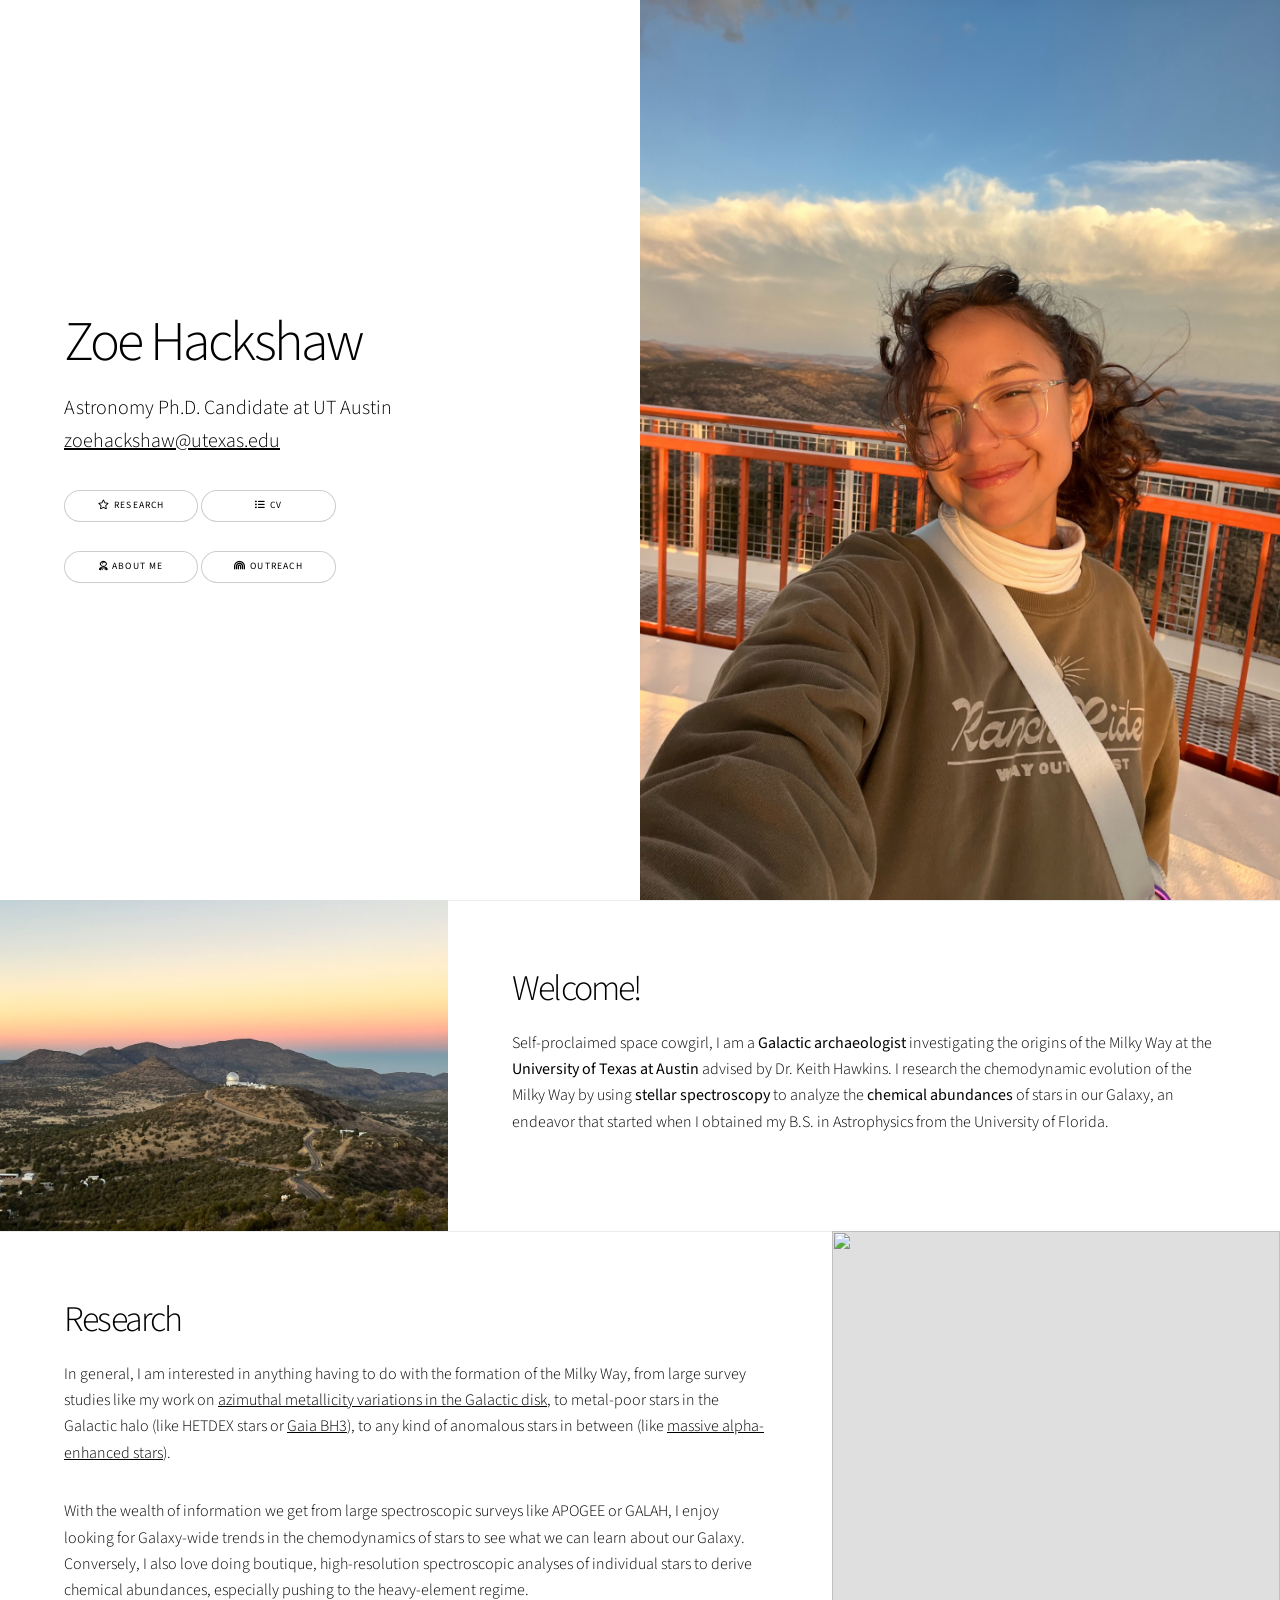
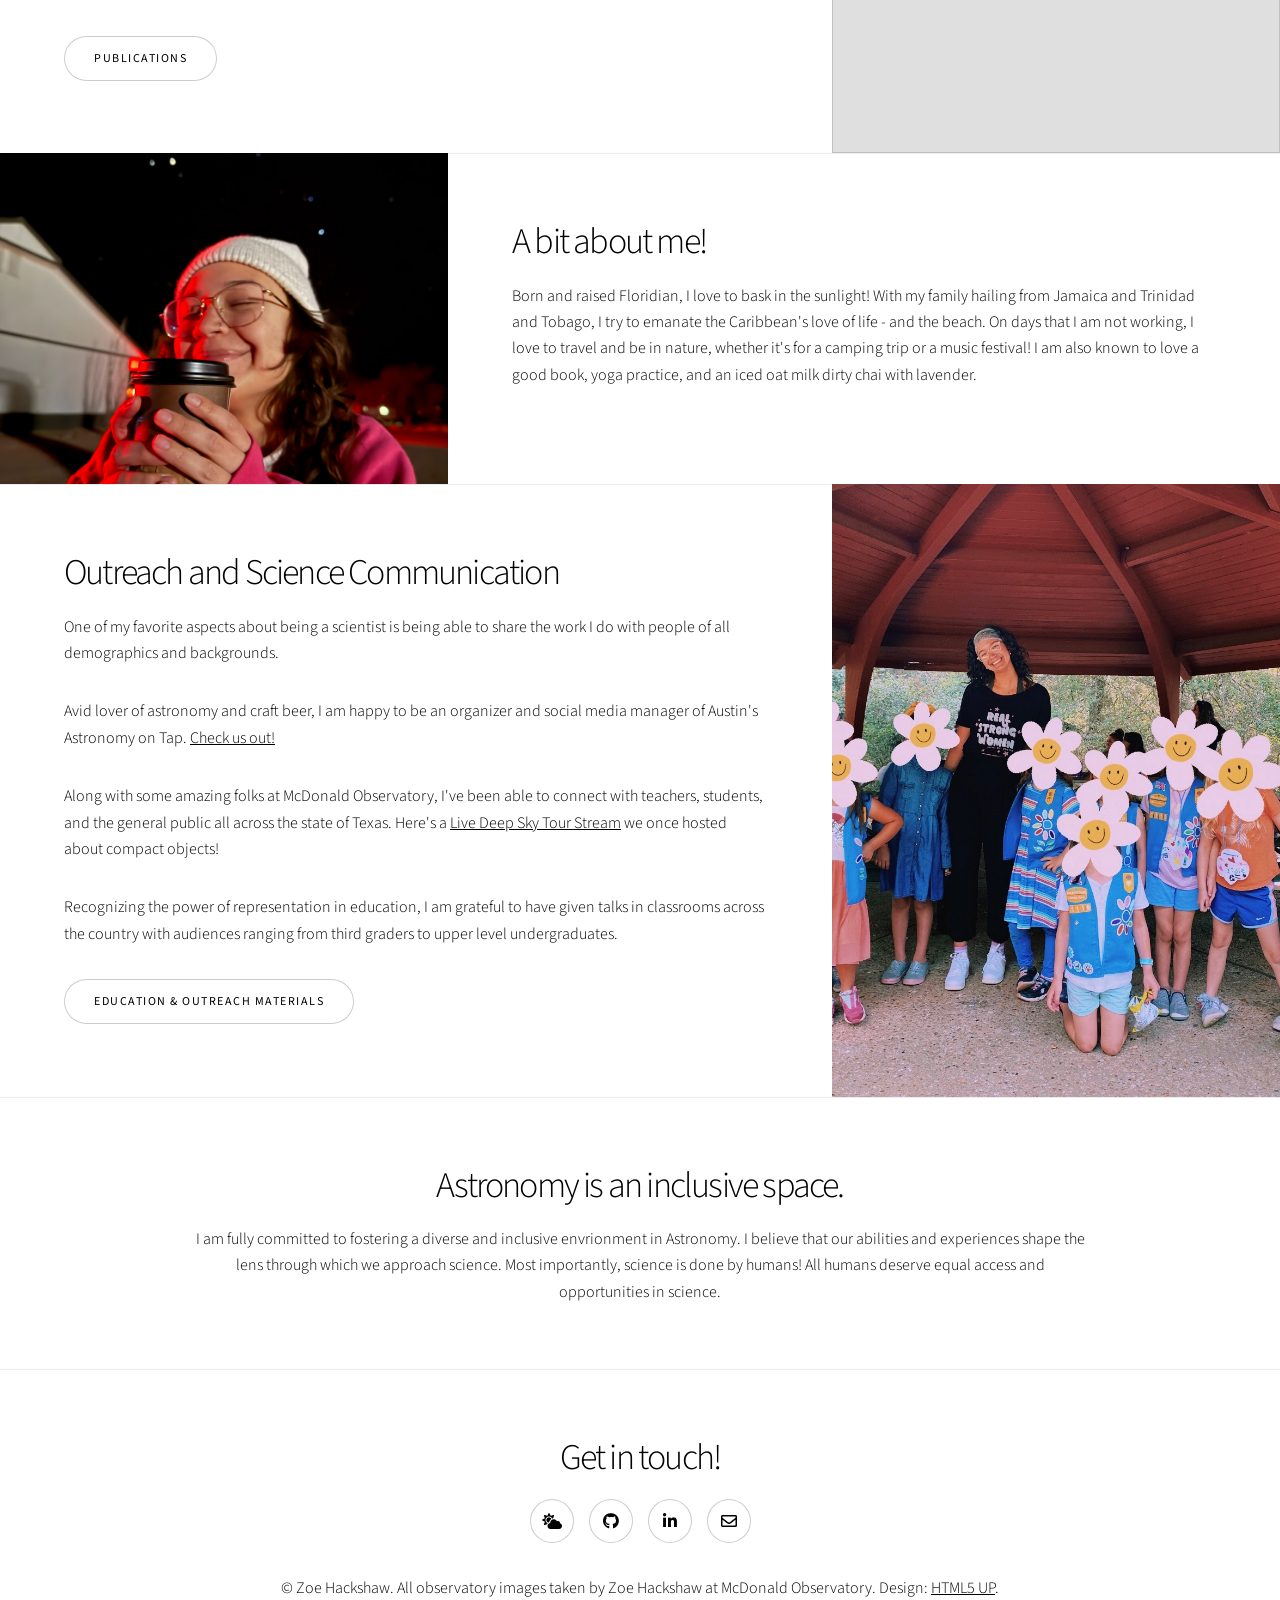
==== commit 1a0ca03b: "adding blurb about images" ====
--- a/index.html
+++ b/index.html
@@ -262,7 +262,7 @@
 								<li><a href="https://www.linkedin.com/in/zoehackshaw/" class="icon brands style2 fa-linkedin-in"><span class="label">LinkedIn</span></a></li>
 								<li><a href="mailto: zoehackshaw@utexas.edu" class="icon style2 fa-envelope"><span class="label">Email</span></a></li>
 							</ul>
-							<p>&copy; Zoe Hackshaw. Design: <a href="https://html5up.net">HTML5 UP</a>.</p>
+							<p>&copy; Zoe Hackshaw. All observatory images taken by Zoe Hackshaw at McDonald Observatory. Design: <a href="https://html5up.net">HTML5 UP</a>.</p>
 						</div>
 					</footer>
 
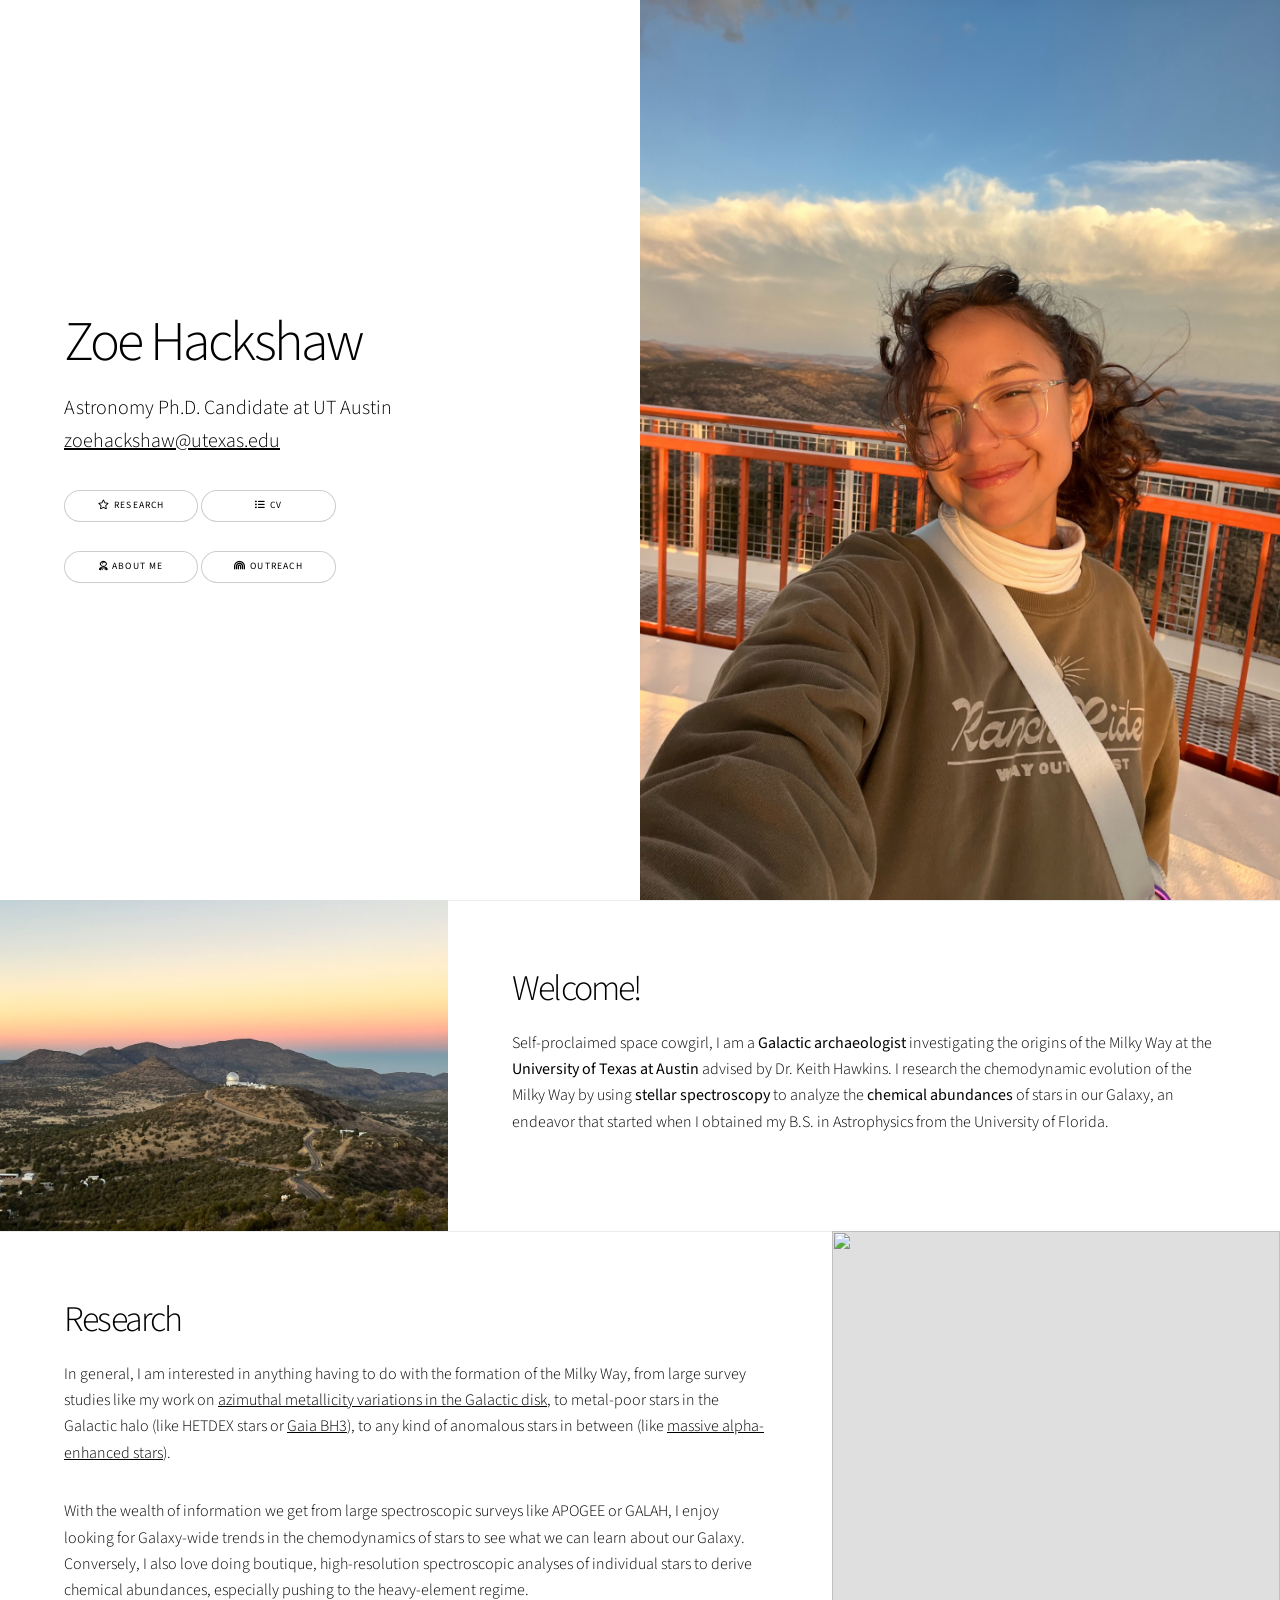
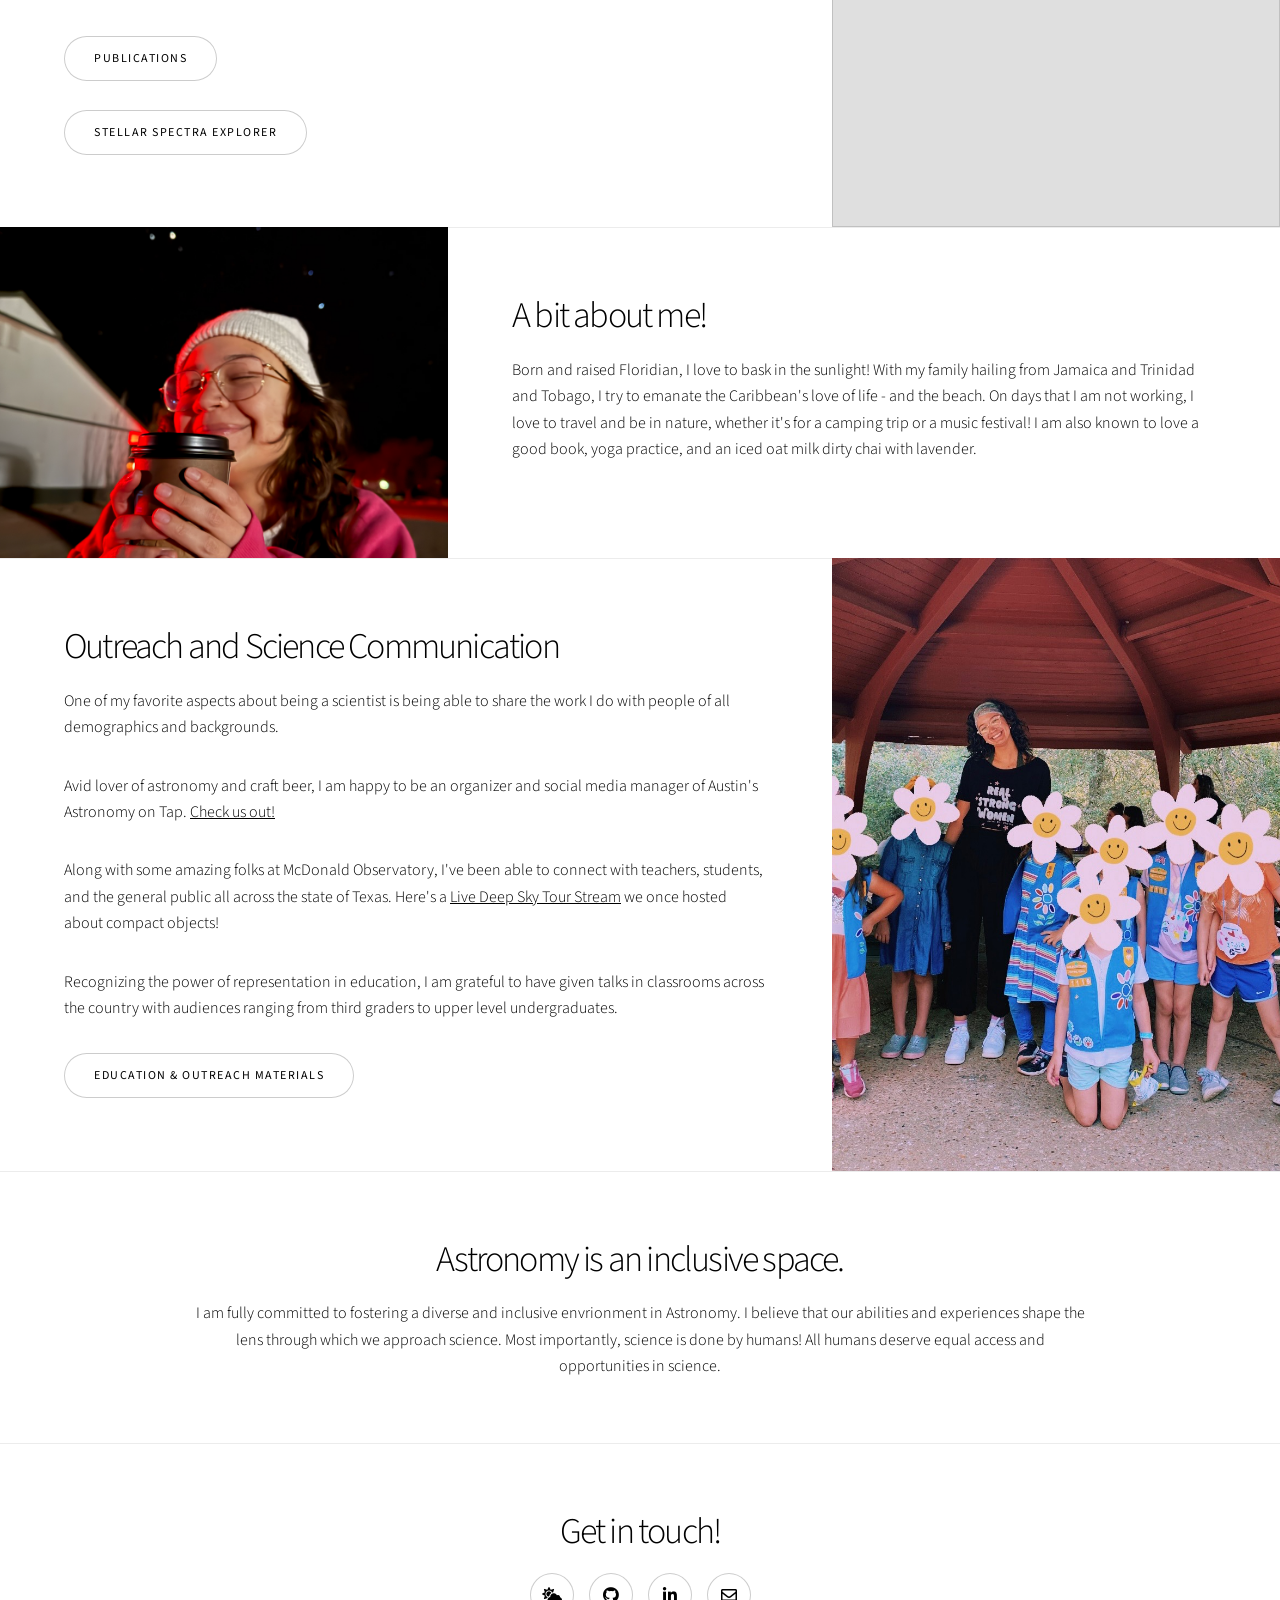
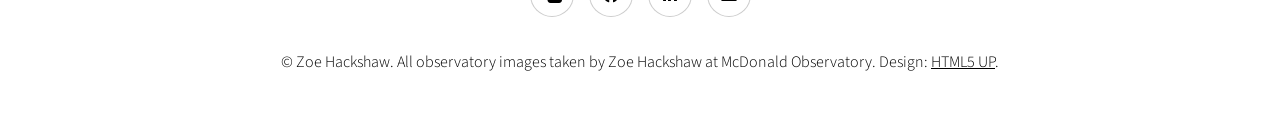
==== commit cce9d205: "adding button to main website" ====
--- a/index.html
+++ b/index.html
@@ -63,6 +63,7 @@
 							<p> With the wealth of information we get from large spectroscopic surveys like APOGEE or GALAH, I enjoy looking for Galaxy-wide trends in the chemodynamics of stars to see what we can learn about our Galaxy. Conversely, I also love doing boutique, high-resolution spectroscopic analyses of individual stars to derive chemical abundances, especially pushing to the heavy-element regime. </p>
 							<ul class="actions stacked">
 								<li><a href="publications.html" class="button">Publications</a></li>
+								<li><a href="kiel_explorer_rvs.html" class="button">Stellar Spectra Explorer</a></li>
 							</ul>
 						</div>
 						<div class="image">
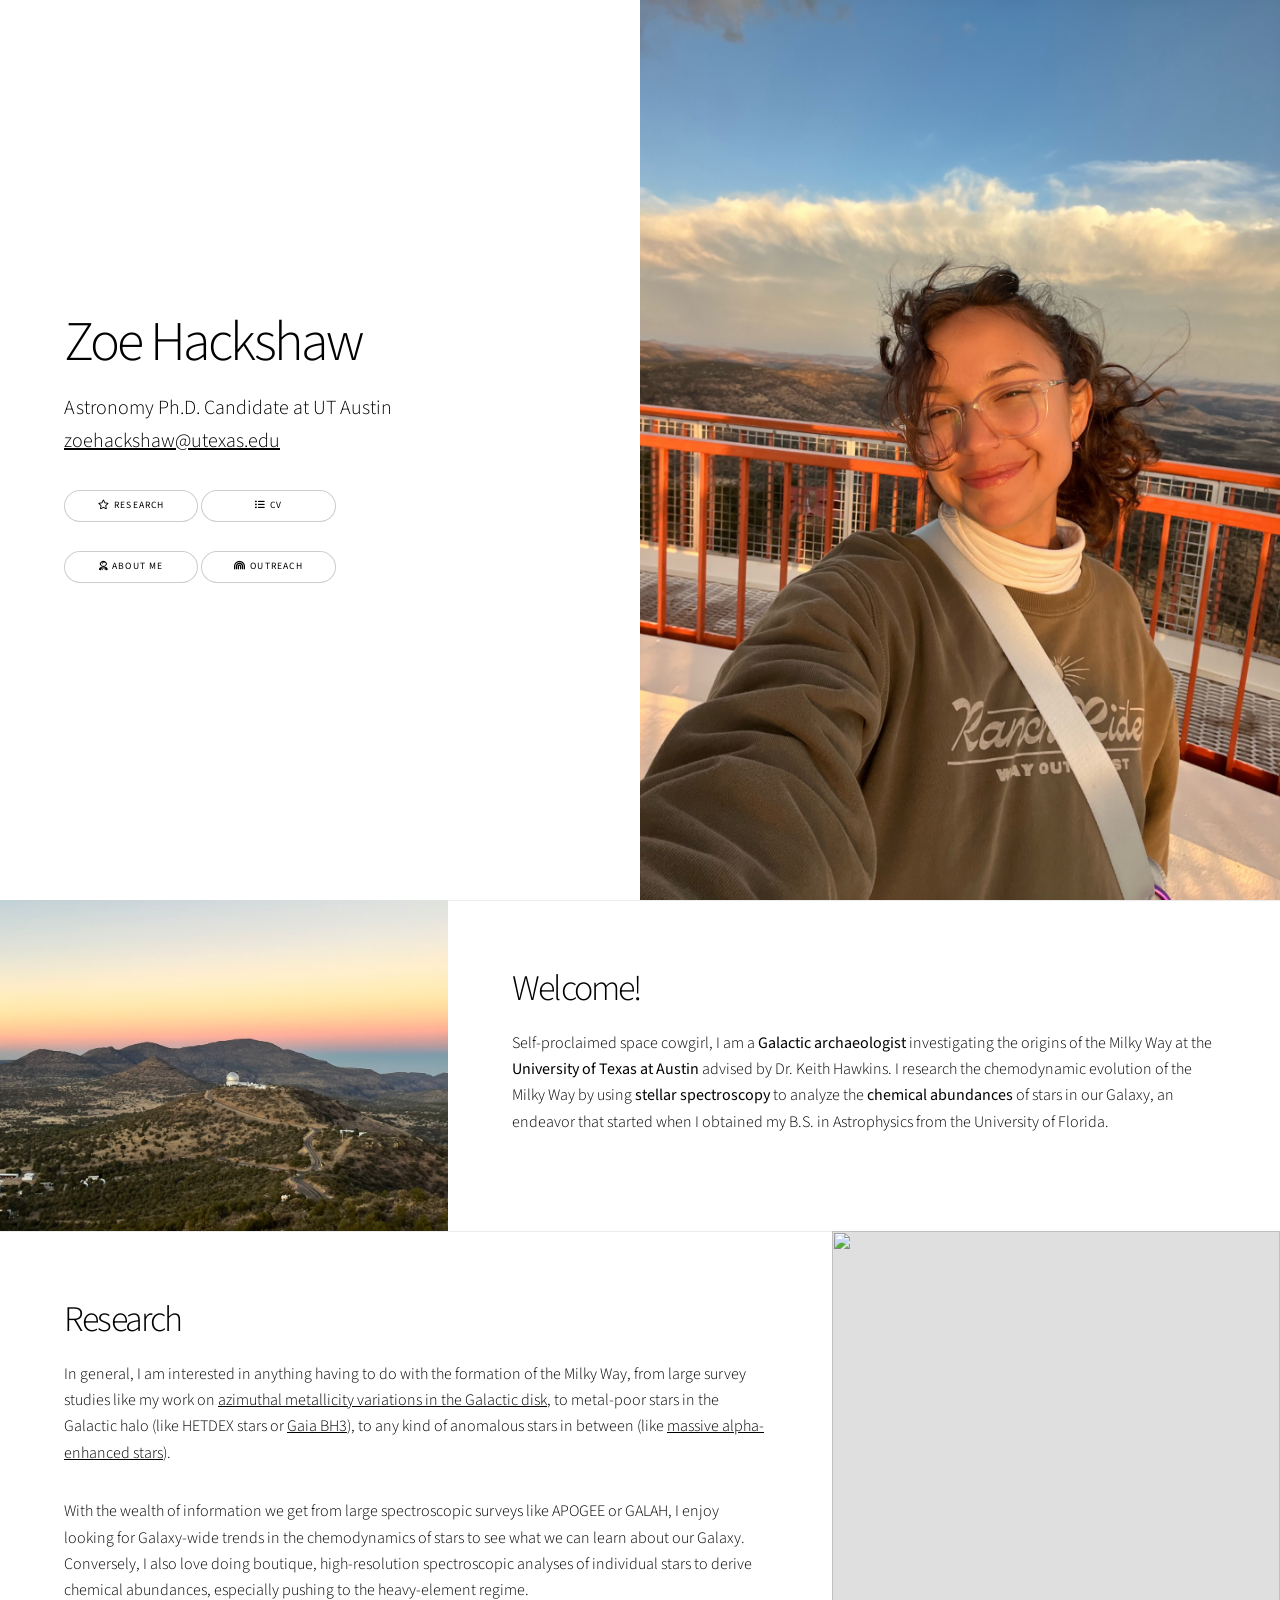
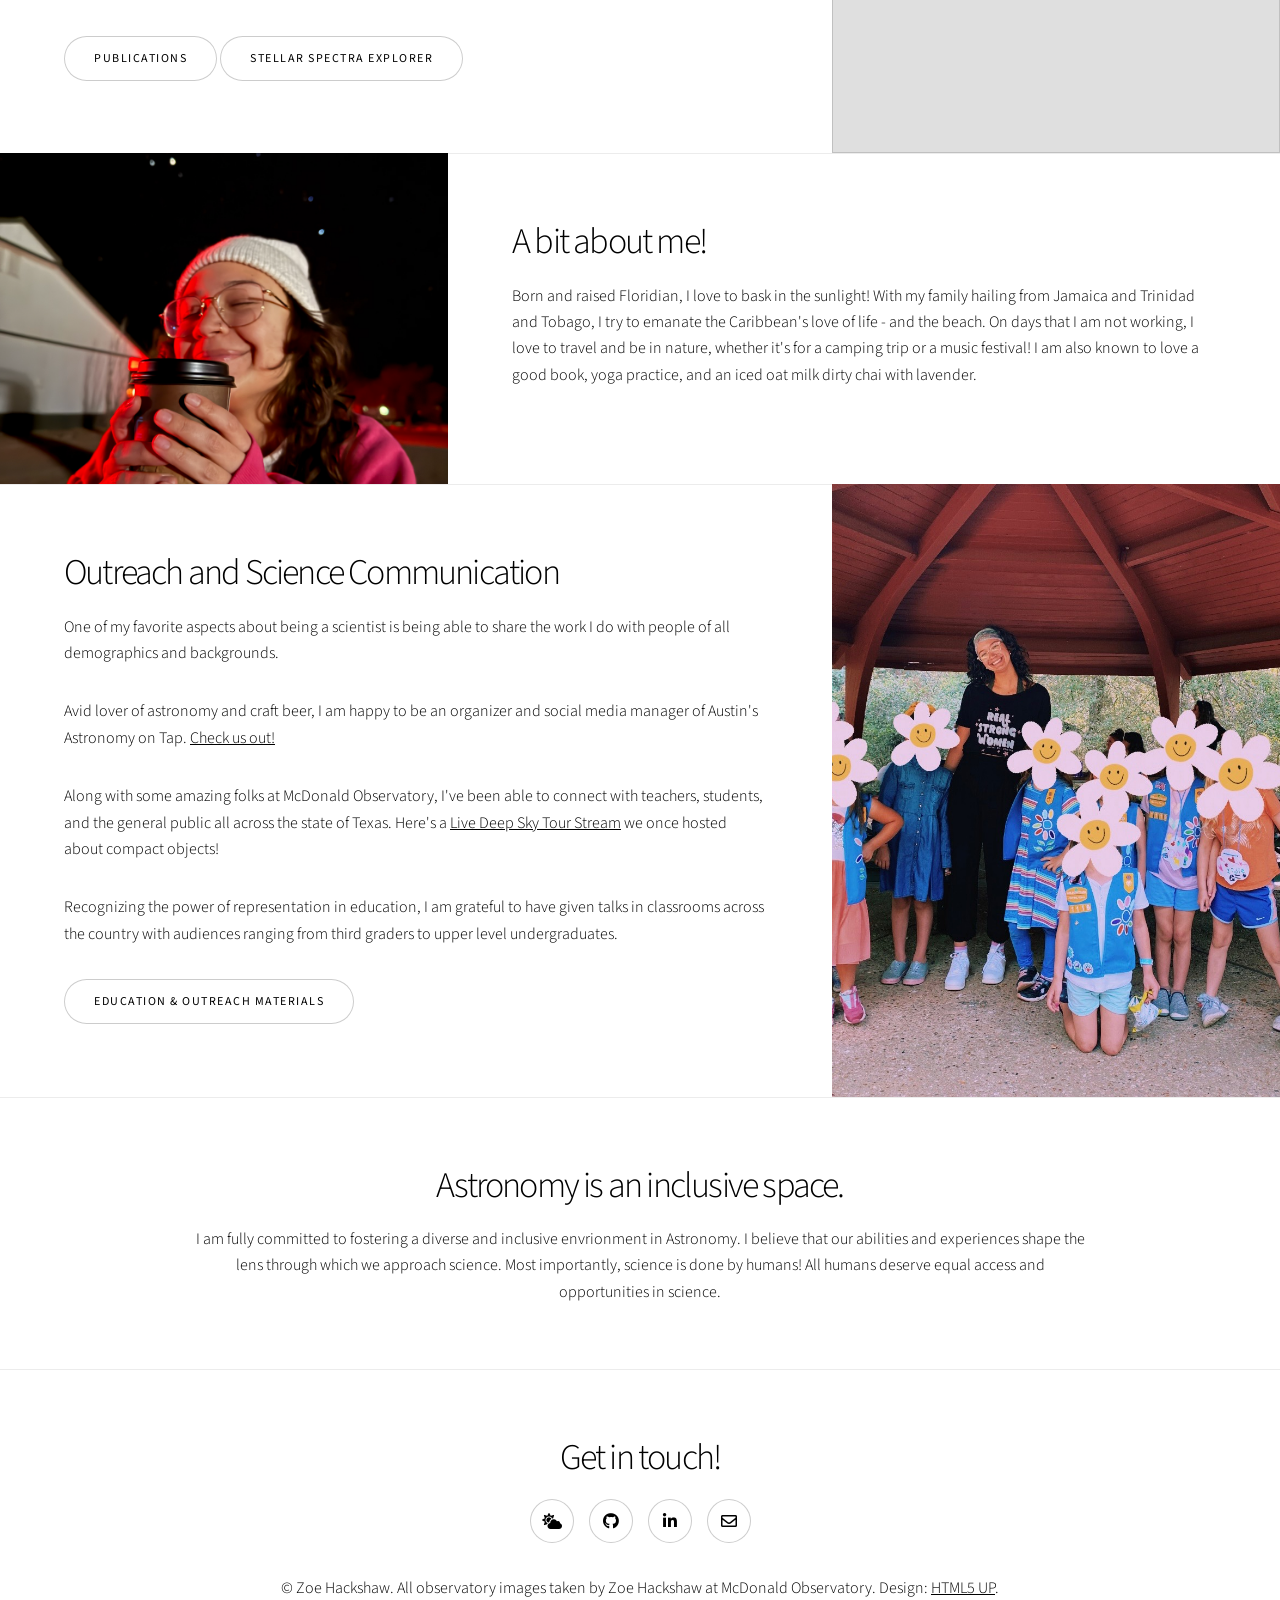
==== commit 50c04ec7: "fixing button placement" ====
--- a/index.html
+++ b/index.html
@@ -62,8 +62,7 @@
 							<p> In general, I am interested in anything having to do with the formation of the Milky Way, from large survey studies like my work on <a href = "https://ui.adsabs.harvard.edu/abs/2024arXiv240518120H/abstract">azimuthal metallicity variations in the Galactic disk</a>, to metal-poor stars in the Galactic halo (like HETDEX stars or <a href = "https://ui.adsabs.harvard.edu/abs/2025arXiv251018757H/abstract">Gaia BH3</a>), to any kind of anomalous stars in between (like <a href = "https://ui.adsabs.harvard.edu/abs/2025arXiv250908900M/abstract">massive alpha-enhanced stars</a>). </p>
 							<p> With the wealth of information we get from large spectroscopic surveys like APOGEE or GALAH, I enjoy looking for Galaxy-wide trends in the chemodynamics of stars to see what we can learn about our Galaxy. Conversely, I also love doing boutique, high-resolution spectroscopic analyses of individual stars to derive chemical abundances, especially pushing to the heavy-element regime. </p>
 							<ul class="actions stacked">
-								<li><a href="publications.html" class="button">Publications</a></li>
-								<li><a href="kiel_explorer_rvs.html" class="button">Stellar Spectra Explorer</a></li>
+								<li><a href="publications.html" class="button">Publications</a> <a href="kiel_explorer_rvs.html" class="button">Stellar Spectra Explorer</a></li>
 							</ul>
 						</div>
 						<div class="image">
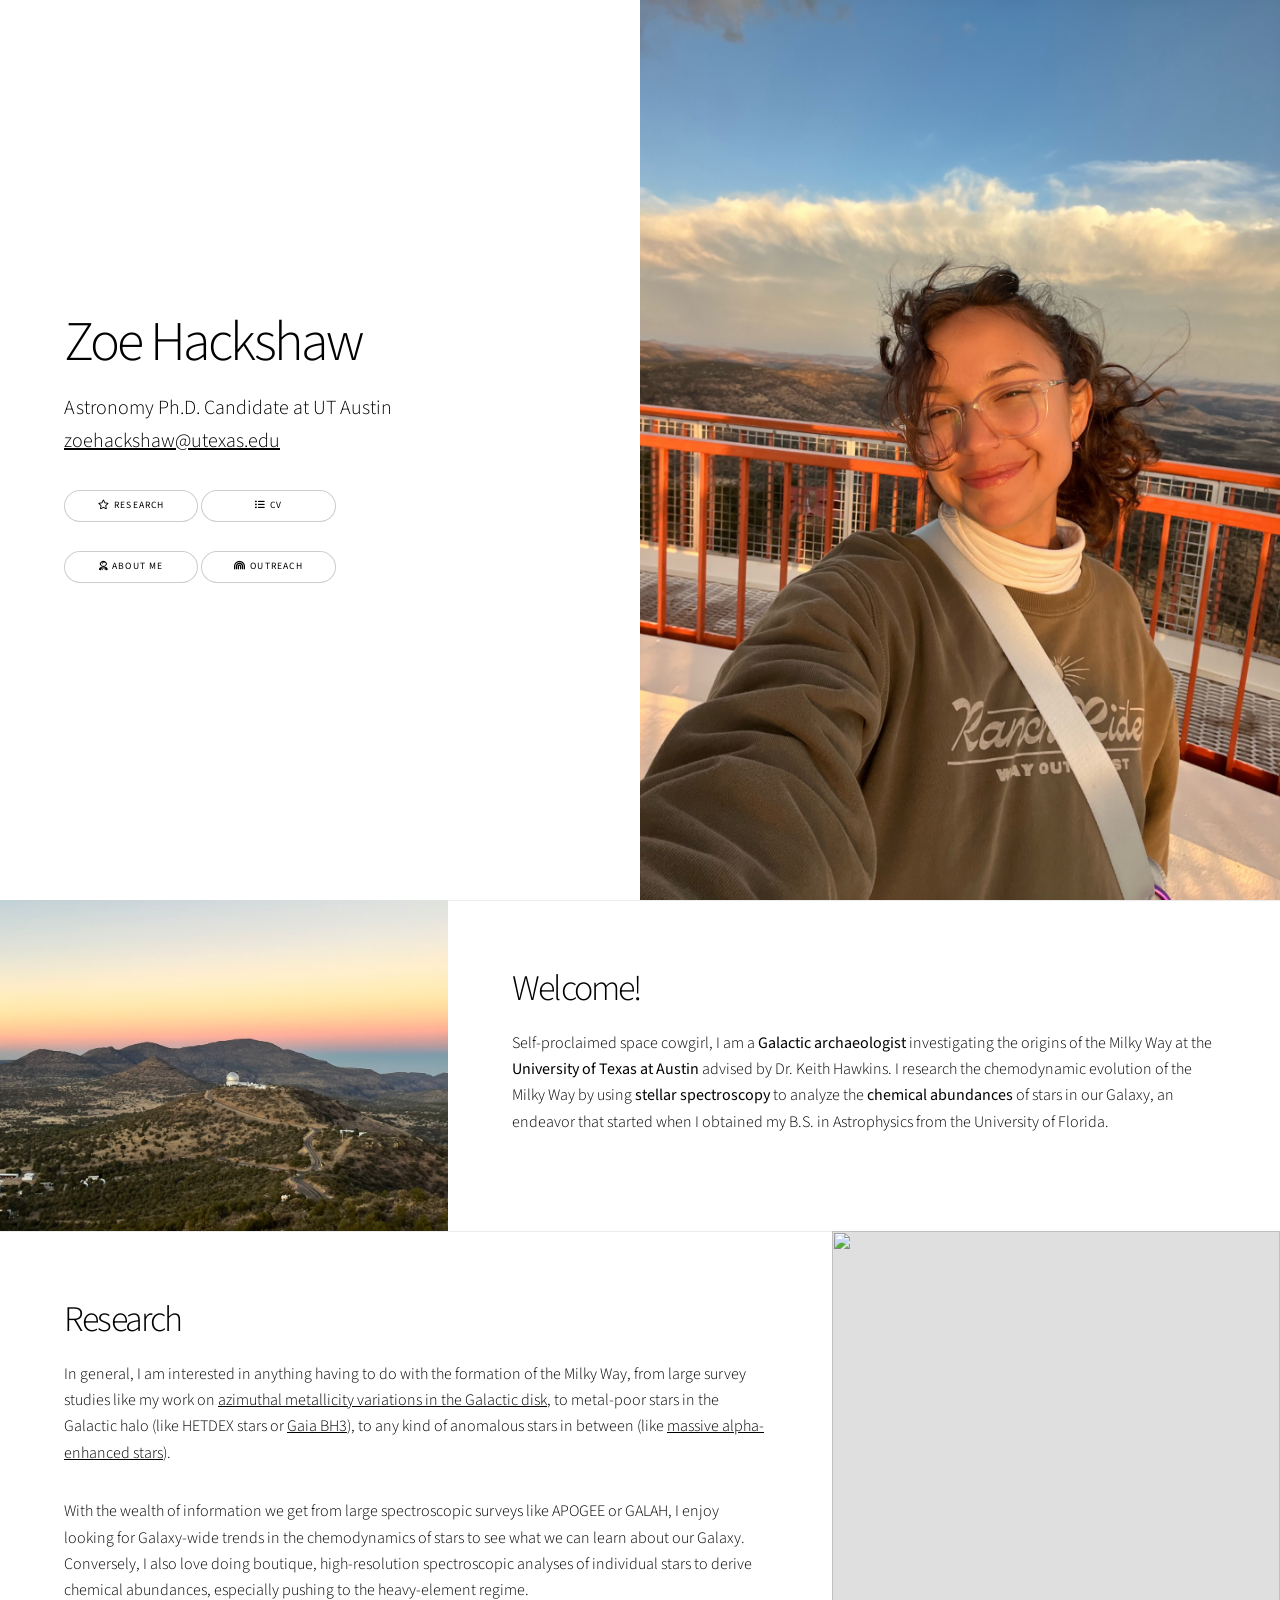
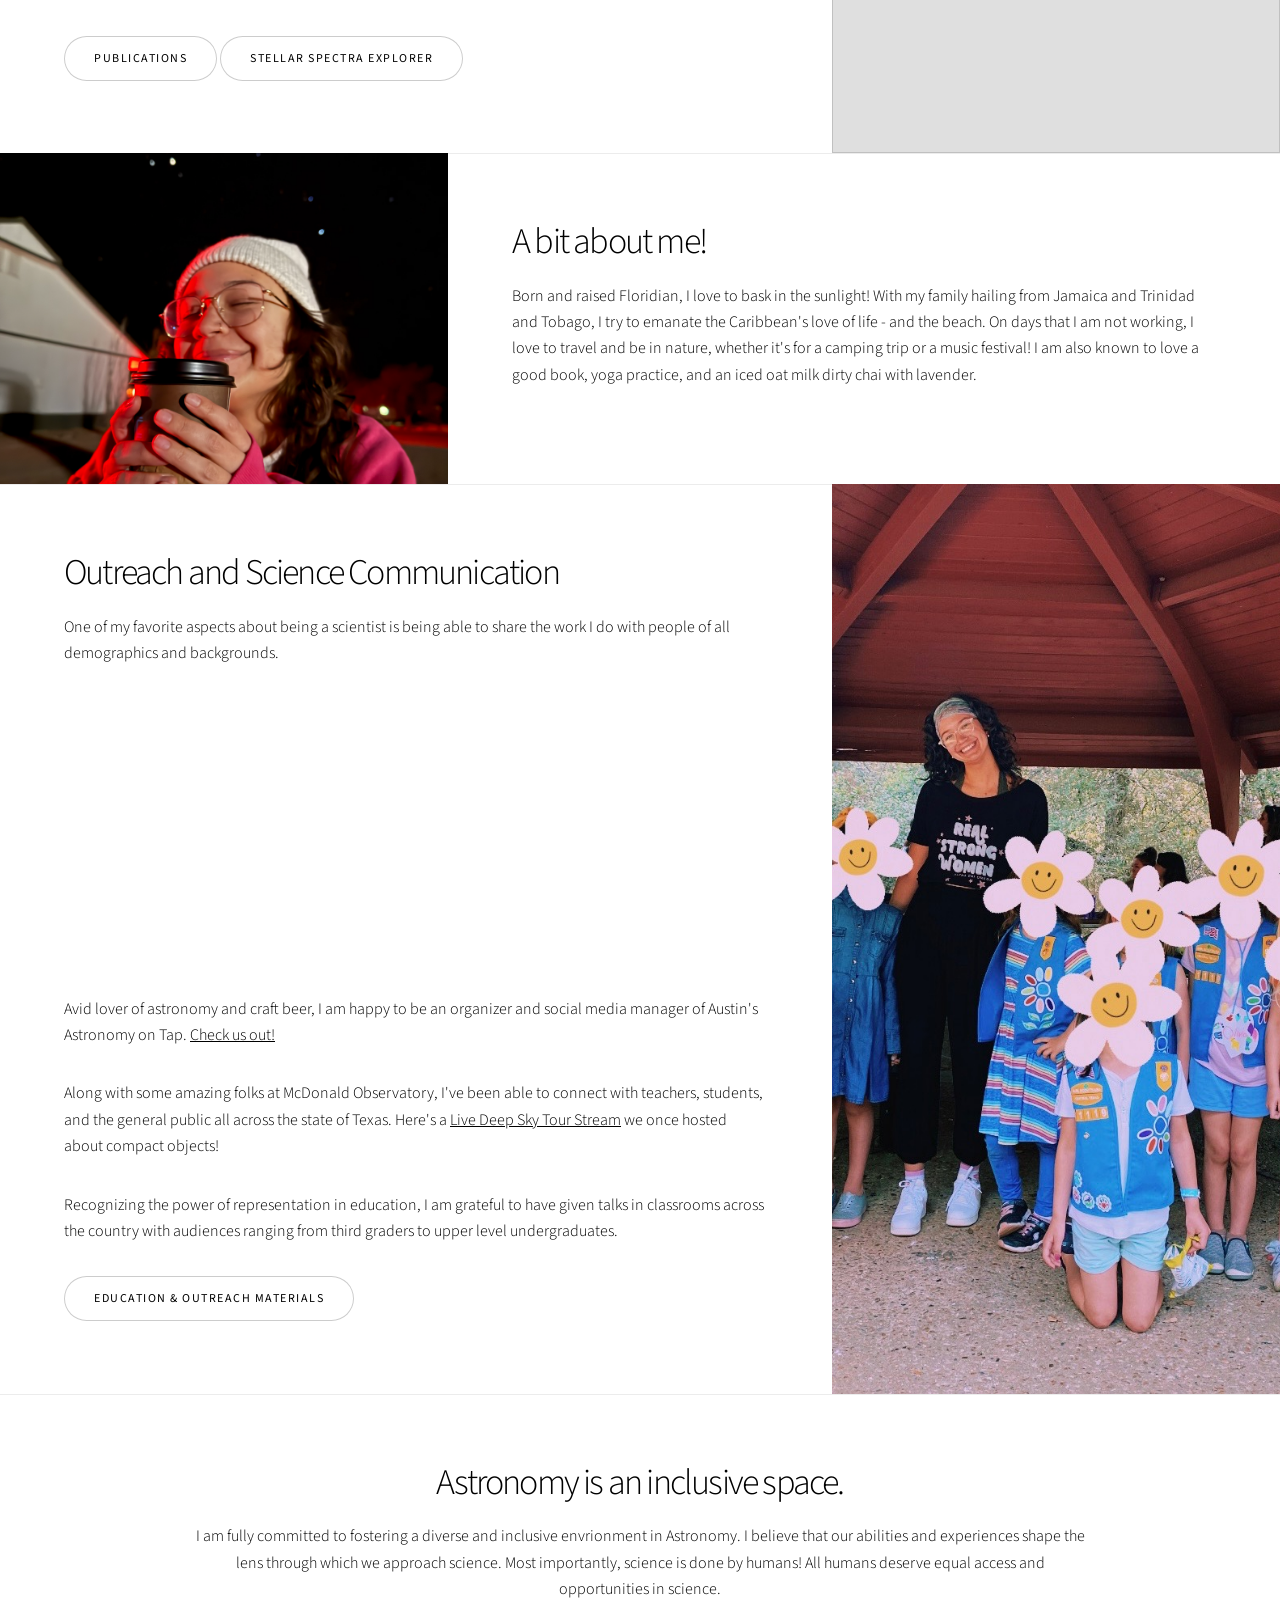
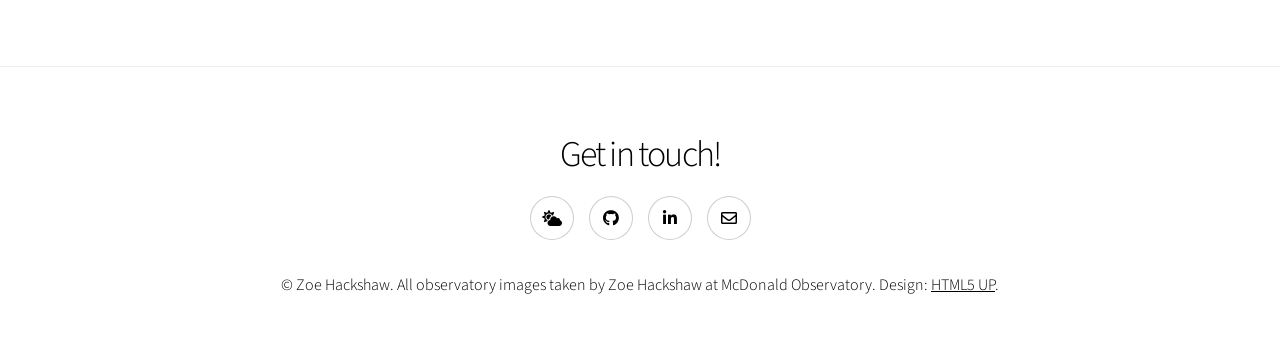
==== commit 1064d6ae: "adding AAS author chat" ====
--- a/index.html
+++ b/index.html
@@ -135,6 +135,16 @@
 						<div class="content">
 							<h2>Outreach and Science Communication</h2>
 							<p> One of my favorite aspects about being a scientist is being able to share the work I do with people of all demographics and backgrounds. </p>
+							<div style="position: relative; aspect-ratio: 16/9; margin: 1em auto; max-width: 500px;">
+								<iframe
+									src="https://www.youtube.com/watch?v=MWjXuvNK3hM&t=1s"
+									title="AAS Journal Author Series"
+									frameborder="0"
+									allow="accelerometer; autoplay; clipboard-write; encrypted-media; gyroscope; picture-in-picture"
+									allowfullscreen
+									style="position: absolute; top: 0; left: 0; width: 100%; height: 100%; border-radius: 4px;">
+								</iframe>
+							</div>
 							<p> Avid lover of astronomy and craft beer, I am happy to be an organizer and social media manager of Austin's Astronomy on Tap. <a href = "https://www.aotatx.org/">Check us out!</a> </p>
 							<p> Along with some amazing folks at McDonald Observatory, I've been able to connect with teachers, students, and the general public all across the state of Texas. Here's a <a href = "https://www.youtube.com/watch?v=kJ_dJvpNuVE">Live Deep Sky Tour Stream</a> we once hosted about compact objects! </p>
 							<p> Recognizing the power of representation in education, I am grateful to have given talks in classrooms across the country with audiences ranging from third graders to upper level undergraduates. </a> </p>
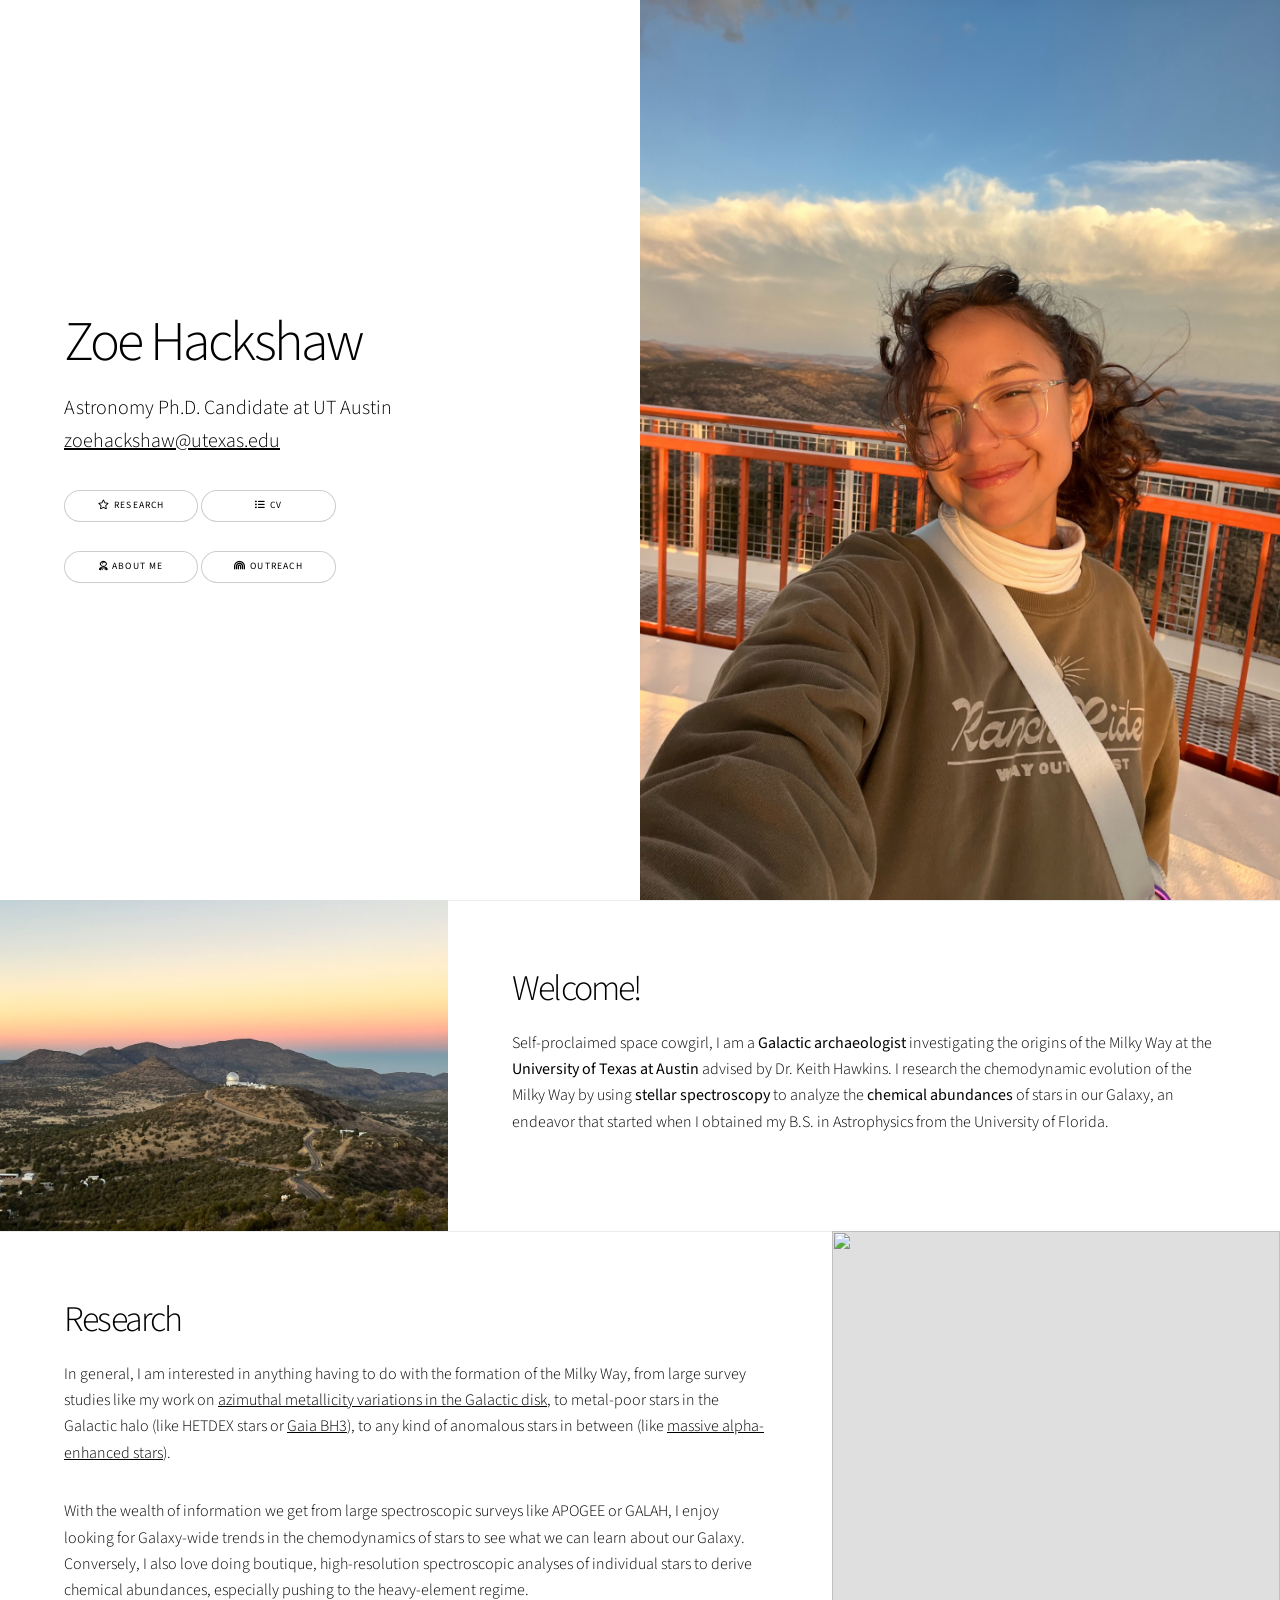
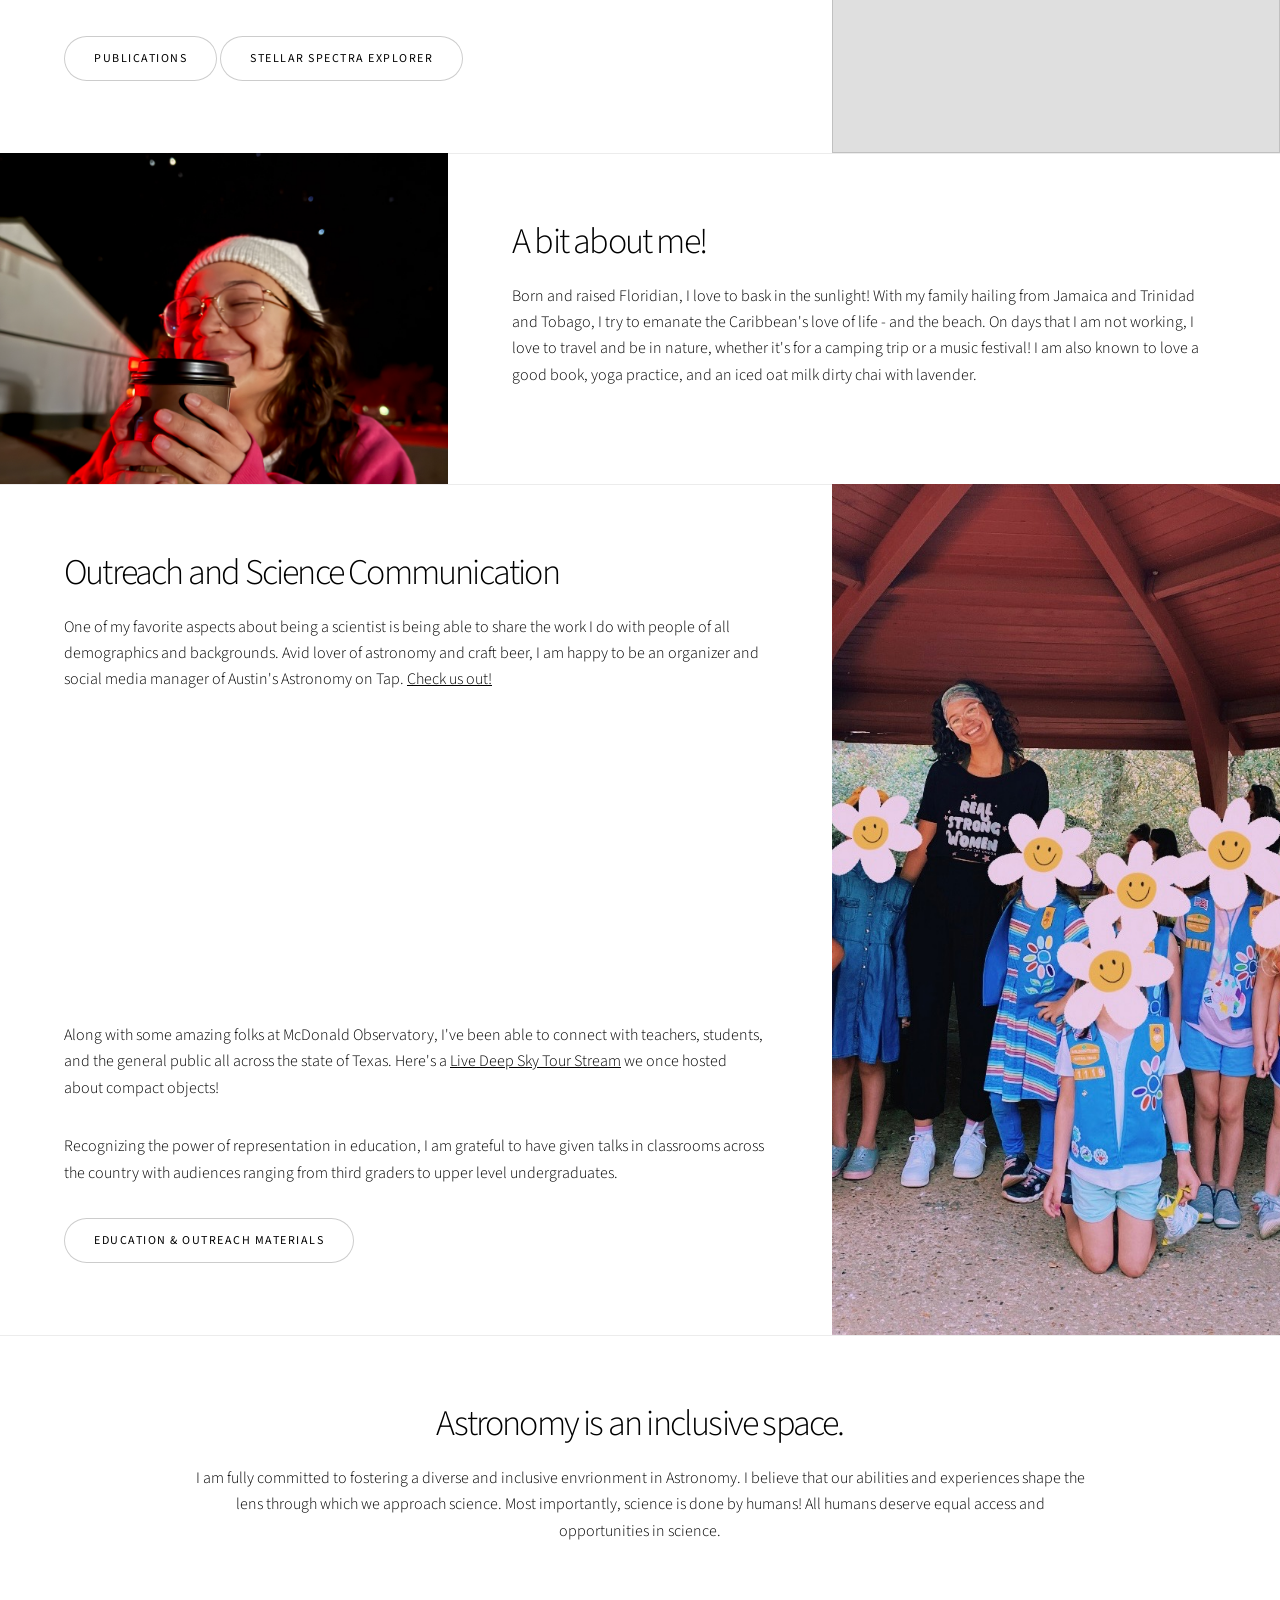
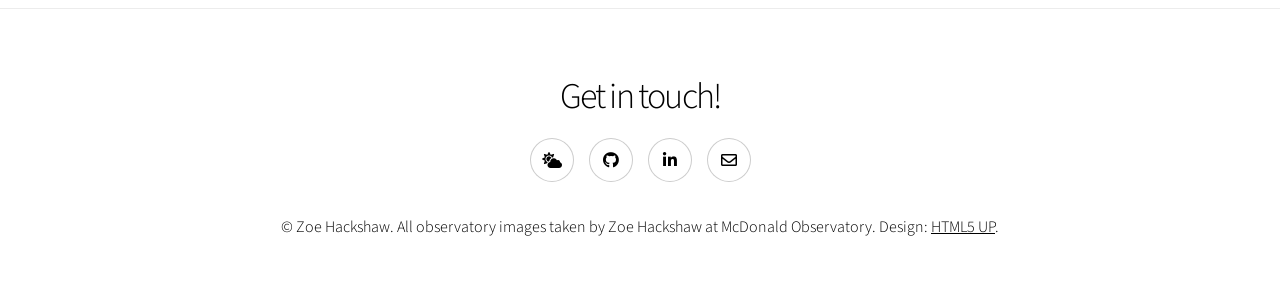
==== commit 430d477e: "rearranging some paragraphs" ====
--- a/index.html
+++ b/index.html
@@ -134,10 +134,10 @@
 					<section class="spotlight style1 orient-left content-align-left image-position-center onscroll-image-fade-in"> <a id="outreach_page"></a>
 						<div class="content">
 							<h2>Outreach and Science Communication</h2>
-							<p> One of my favorite aspects about being a scientist is being able to share the work I do with people of all demographics and backgrounds. </p>
+							<p> One of my favorite aspects about being a scientist is being able to share the work I do with people of all demographics and backgrounds. Avid lover of astronomy and craft beer, I am happy to be an organizer and social media manager of Austin's Astronomy on Tap. <a href = "https://www.aotatx.org/">Check us out!</a> </p>
 							<div style="position: relative; aspect-ratio: 16/9; margin: 1em auto; max-width: 500px;">
 								<iframe
-									src="https://www.youtube.com/watch?v=MWjXuvNK3hM&t=1s"
+									src="https://www.youtube.com/embed/MWjXuvNK3hM"
 									title="AAS Journal Author Series"
 									frameborder="0"
 									allow="accelerometer; autoplay; clipboard-write; encrypted-media; gyroscope; picture-in-picture"
@@ -145,7 +145,6 @@
 									style="position: absolute; top: 0; left: 0; width: 100%; height: 100%; border-radius: 4px;">
 								</iframe>
 							</div>
-							<p> Avid lover of astronomy and craft beer, I am happy to be an organizer and social media manager of Austin's Astronomy on Tap. <a href = "https://www.aotatx.org/">Check us out!</a> </p>
 							<p> Along with some amazing folks at McDonald Observatory, I've been able to connect with teachers, students, and the general public all across the state of Texas. Here's a <a href = "https://www.youtube.com/watch?v=kJ_dJvpNuVE">Live Deep Sky Tour Stream</a> we once hosted about compact objects! </p>
 							<p> Recognizing the power of representation in education, I am grateful to have given talks in classrooms across the country with audiences ranging from third graders to upper level undergraduates. </a> </p>
 							<ul class="actions stacked">
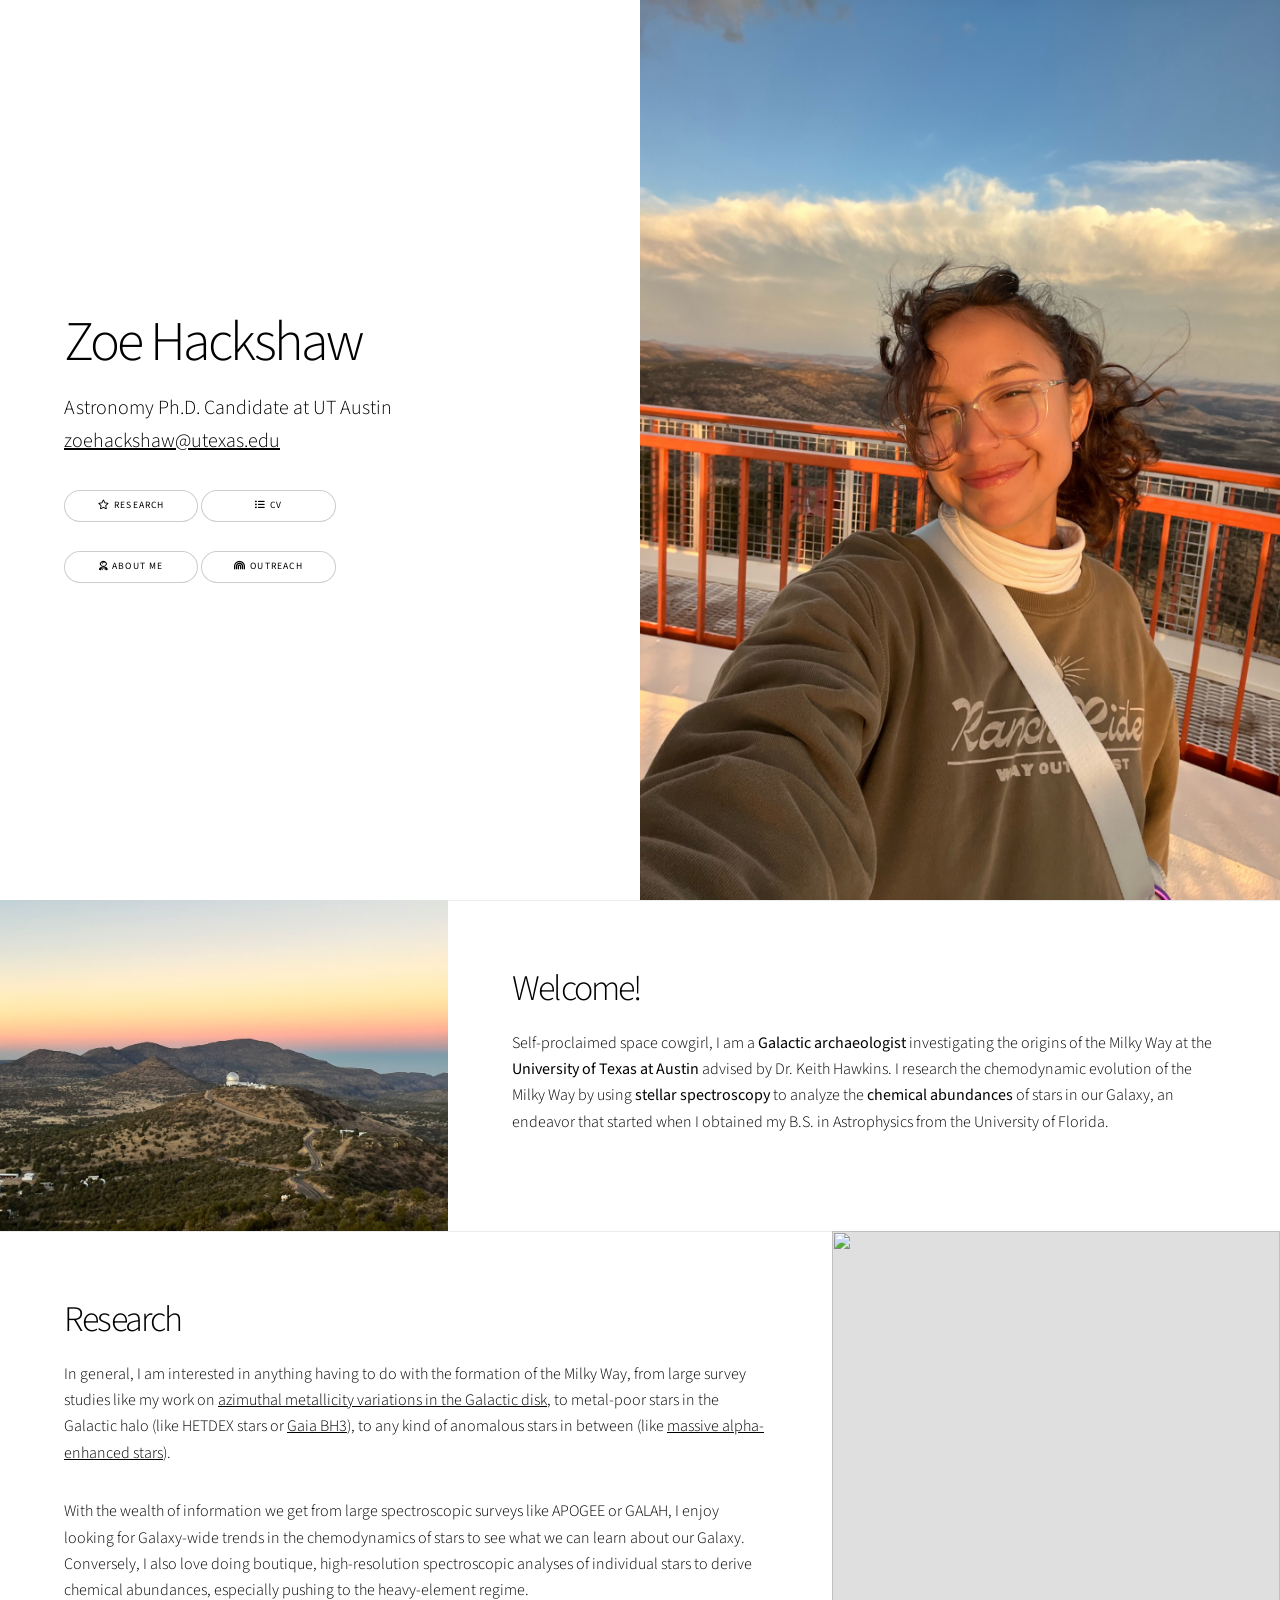
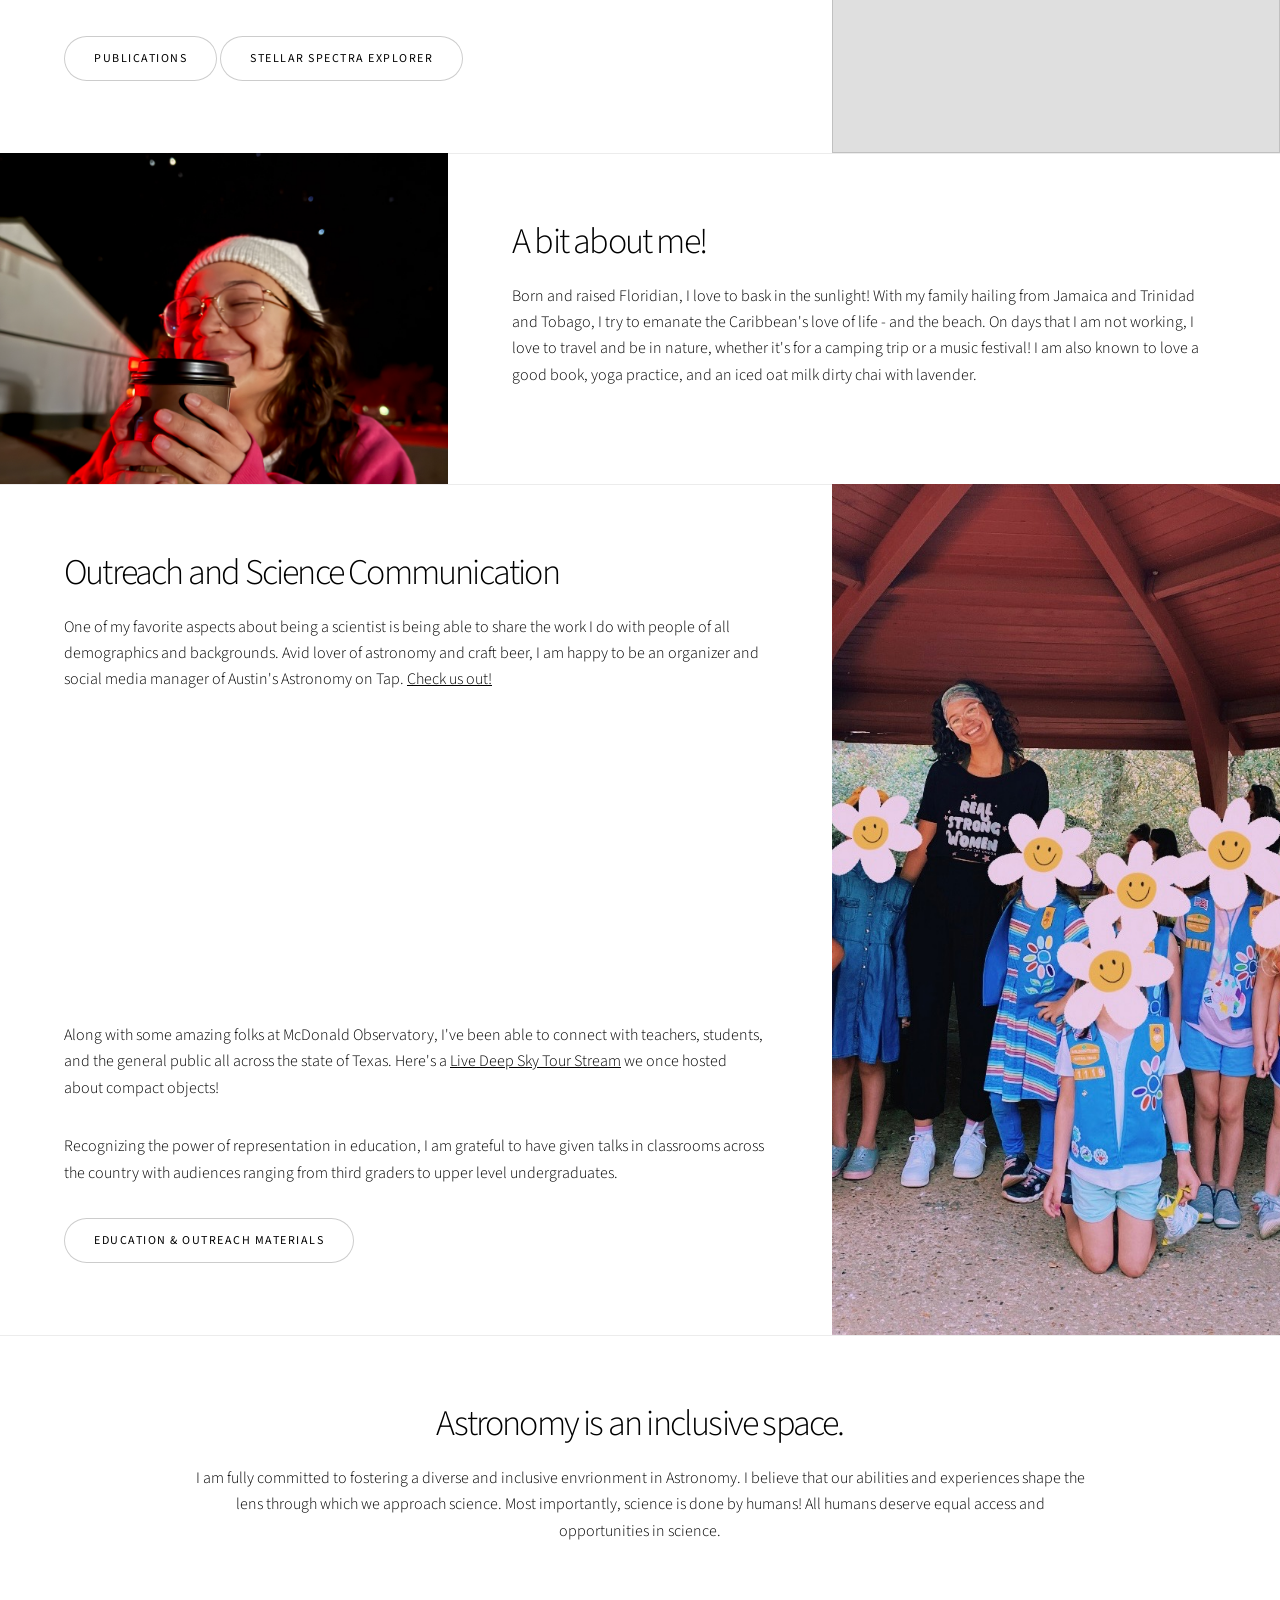
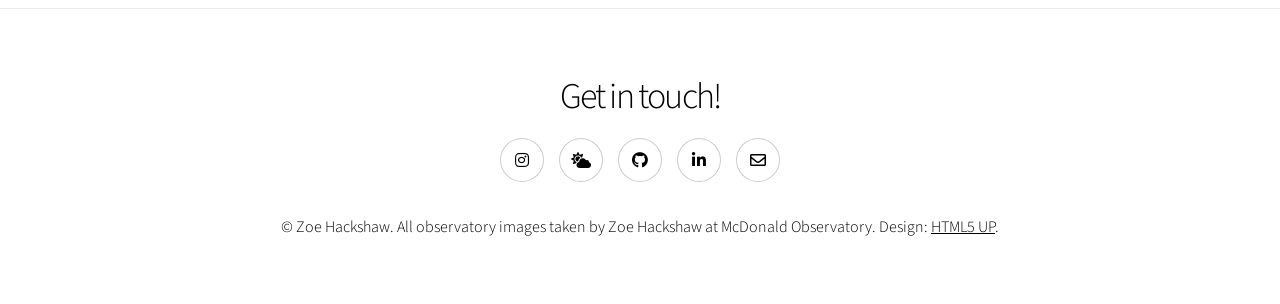
==== commit e88f7ab4: "adding ig link" ====
--- a/index.html
+++ b/index.html
@@ -265,7 +265,7 @@
 						<div class="inner">
 							<h2>Get in touch!</h2>
 							<ul class="icons">
-								<!-- <li><a href="https://twitter.com/TheAstroZo" class="icon brands style2 fa-twitter"><span class="label">Twitter</span></a></li> -->
+								<li><a href="https://www.instagram.com/theastrozo" class="icon brands style2 fa-instagram"><span class="label">Instagram</span></a></li>
 								<li><a href="https://bsky.app/profile/theastrozo.bsky.social" class="icon solid style2 fa-cloud-sun"  style="color: inherit;" ><span class="label">BlueSky</span></a></li>
 								<li><a href="https://github.com/zoehackshaw" class="icon brands style2 fa-github"><span class="label">GitHub</span></a></li>
 								<li><a href="https://www.linkedin.com/in/zoehackshaw/" class="icon brands style2 fa-linkedin-in"><span class="label">LinkedIn</span></a></li>
